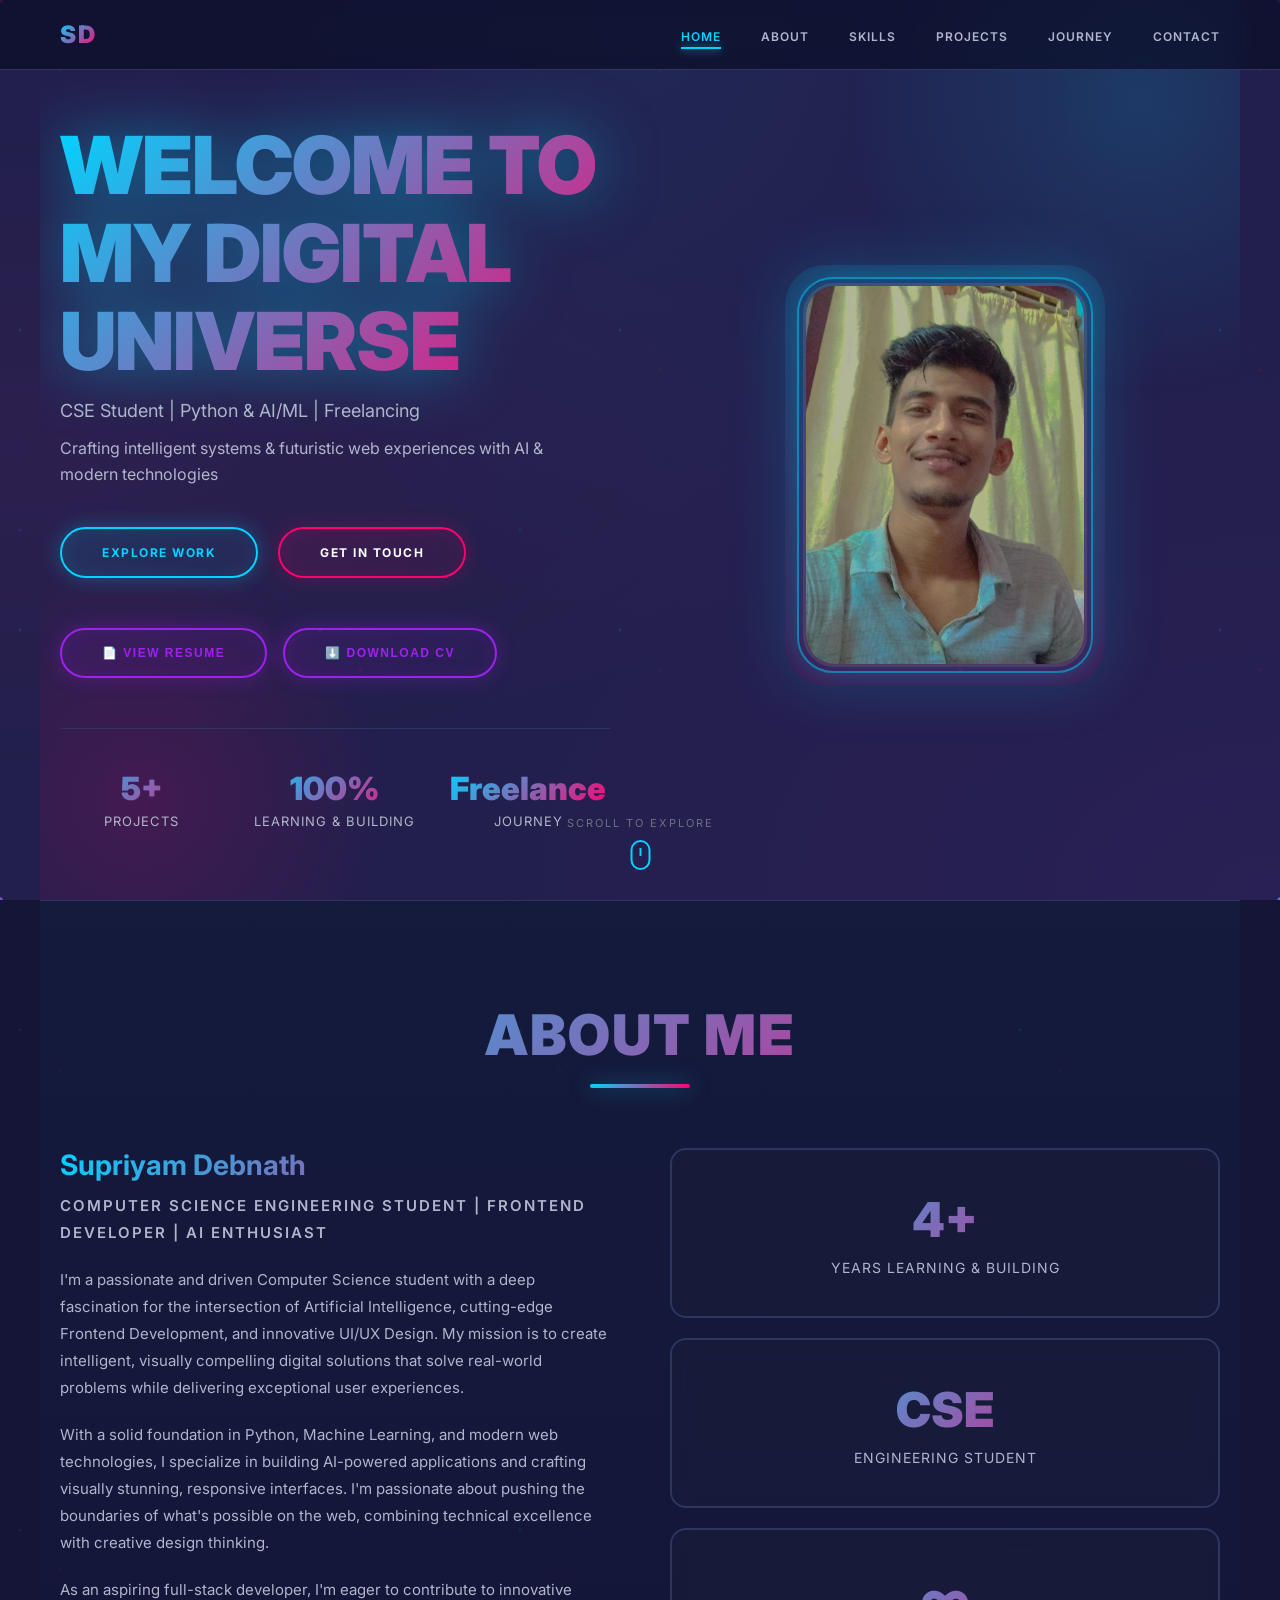
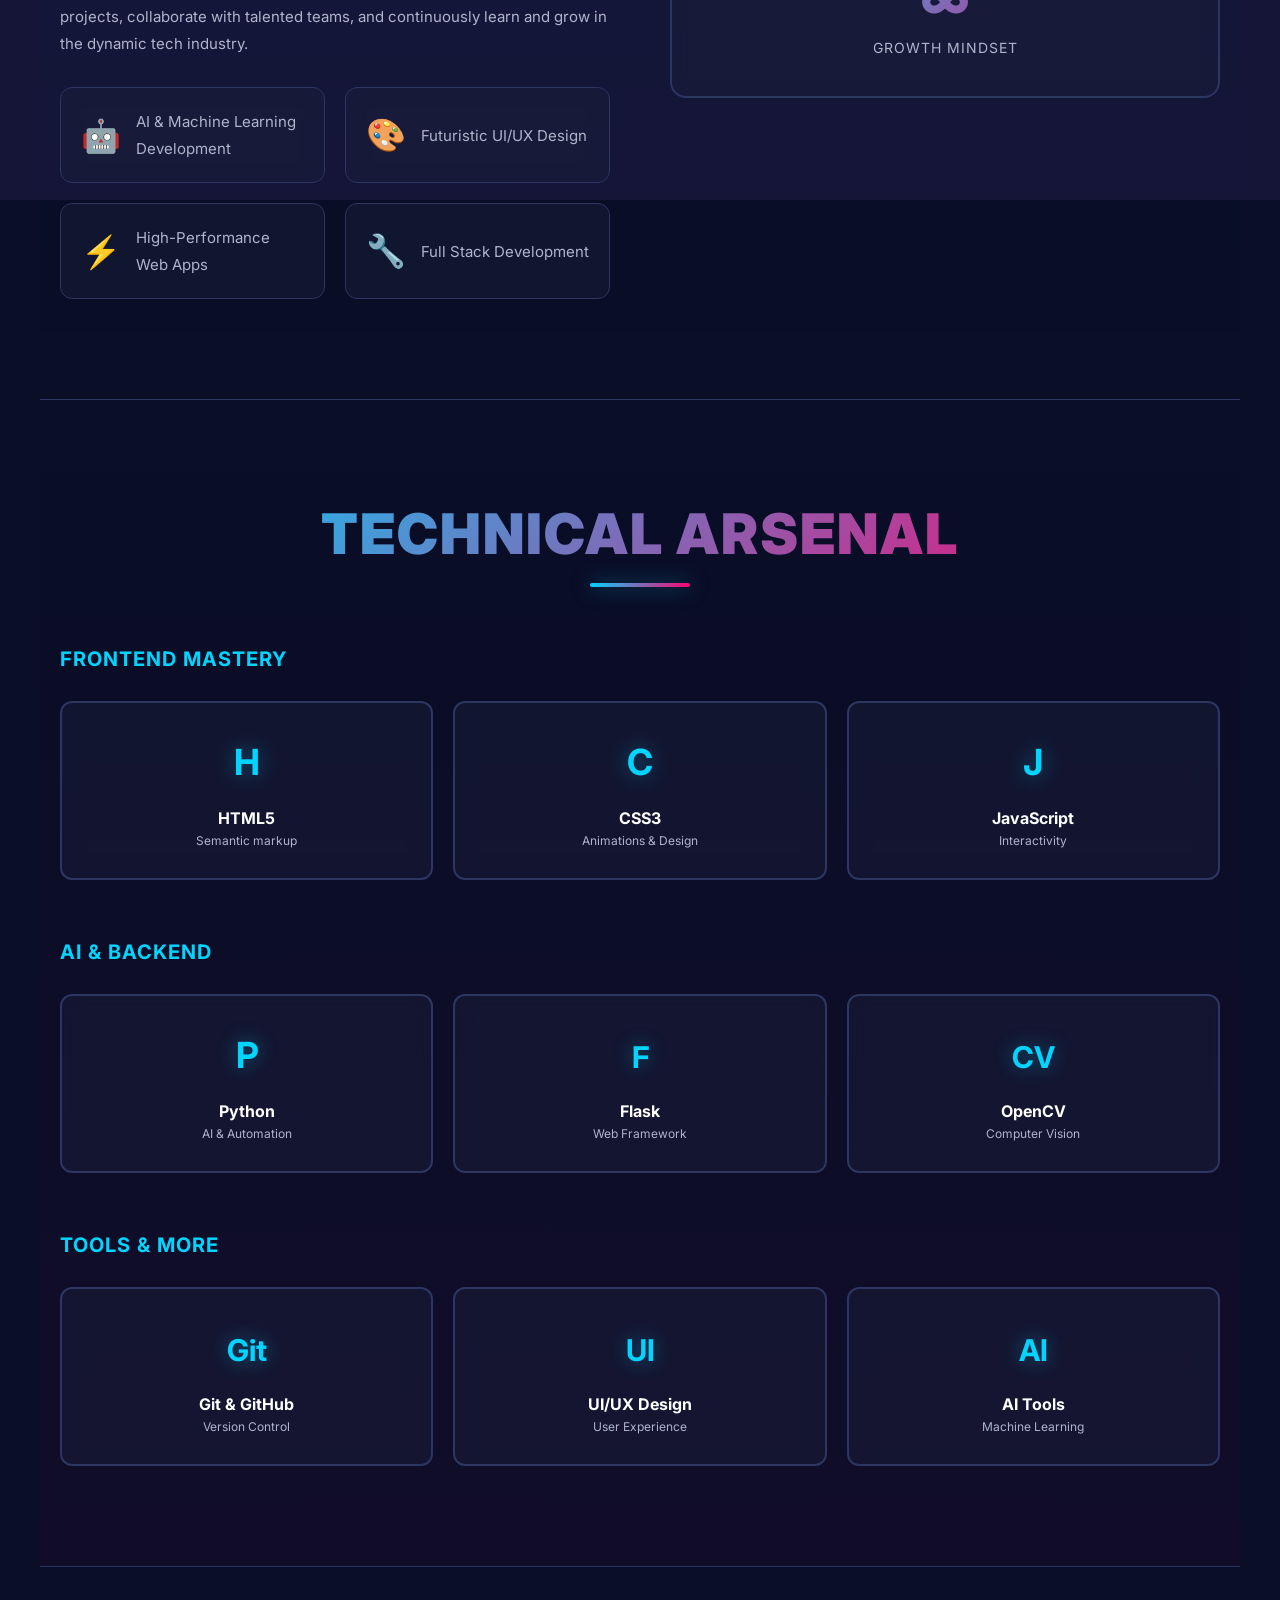
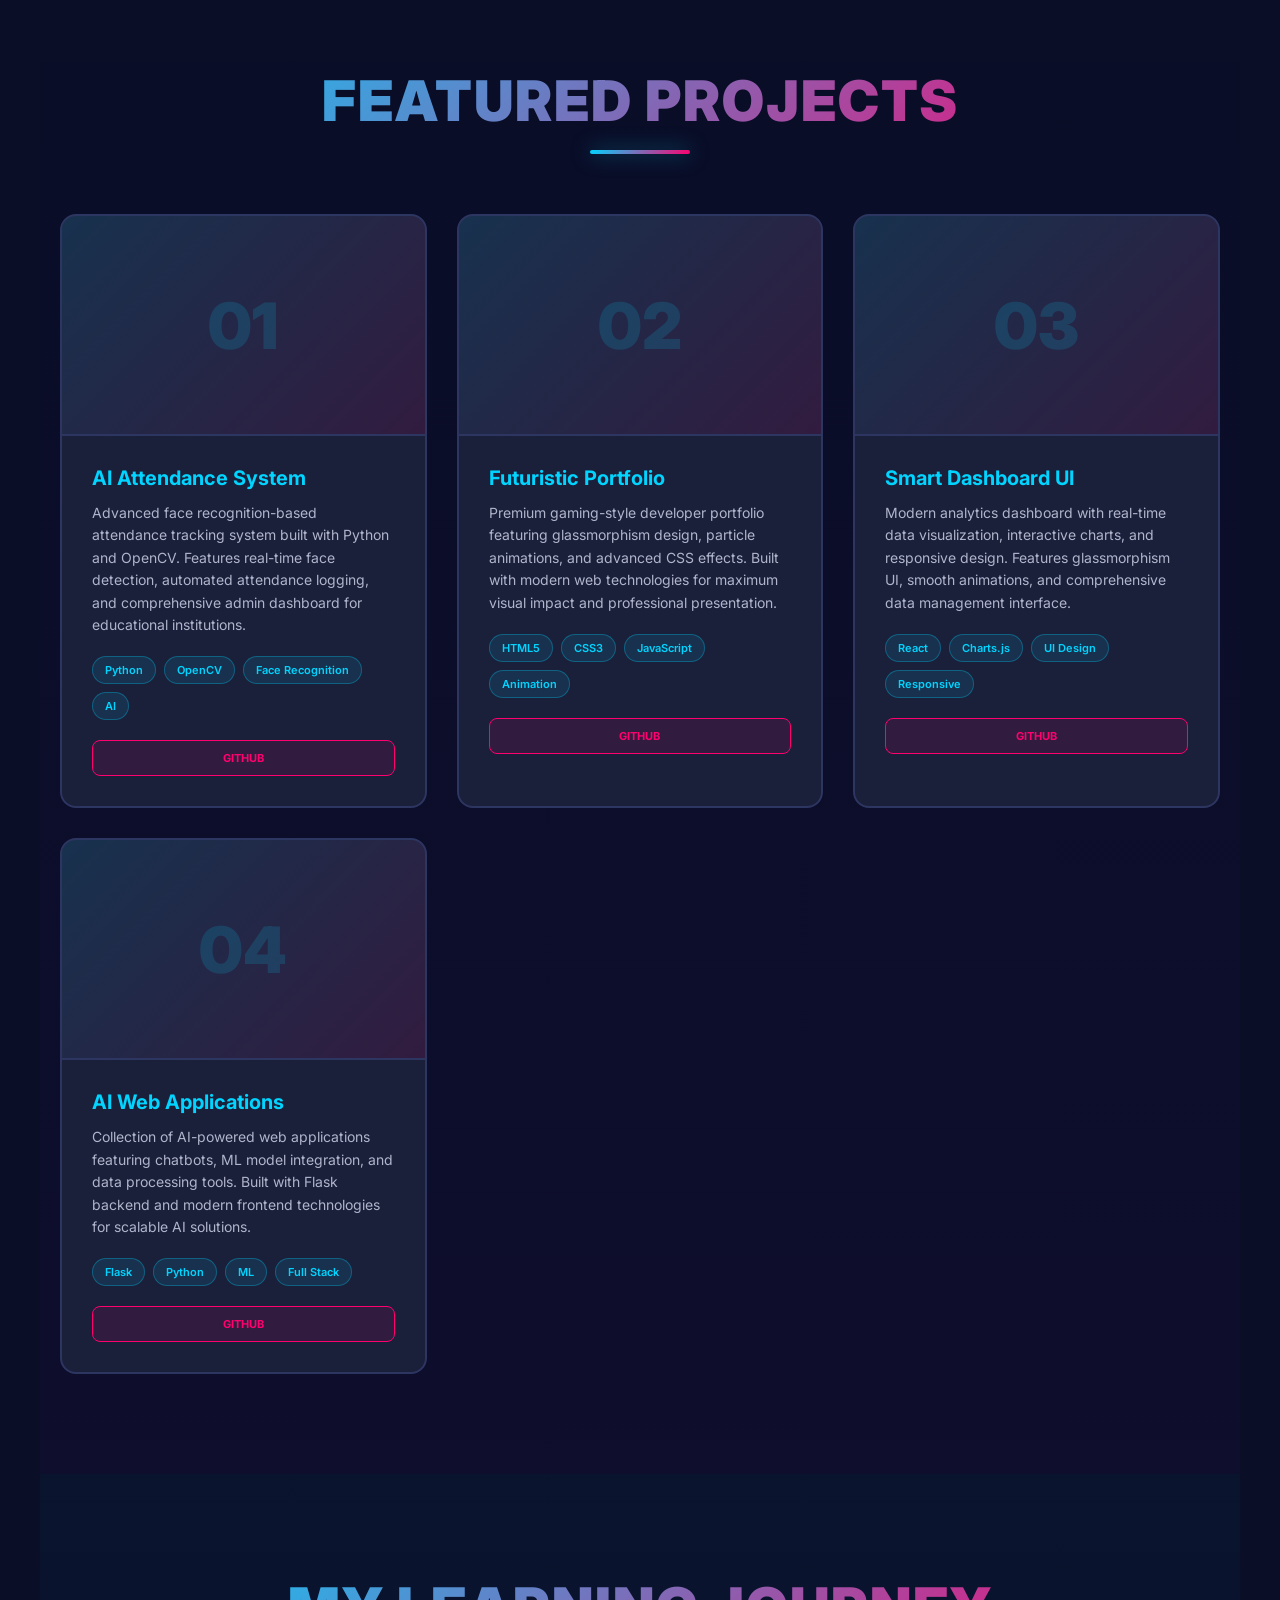
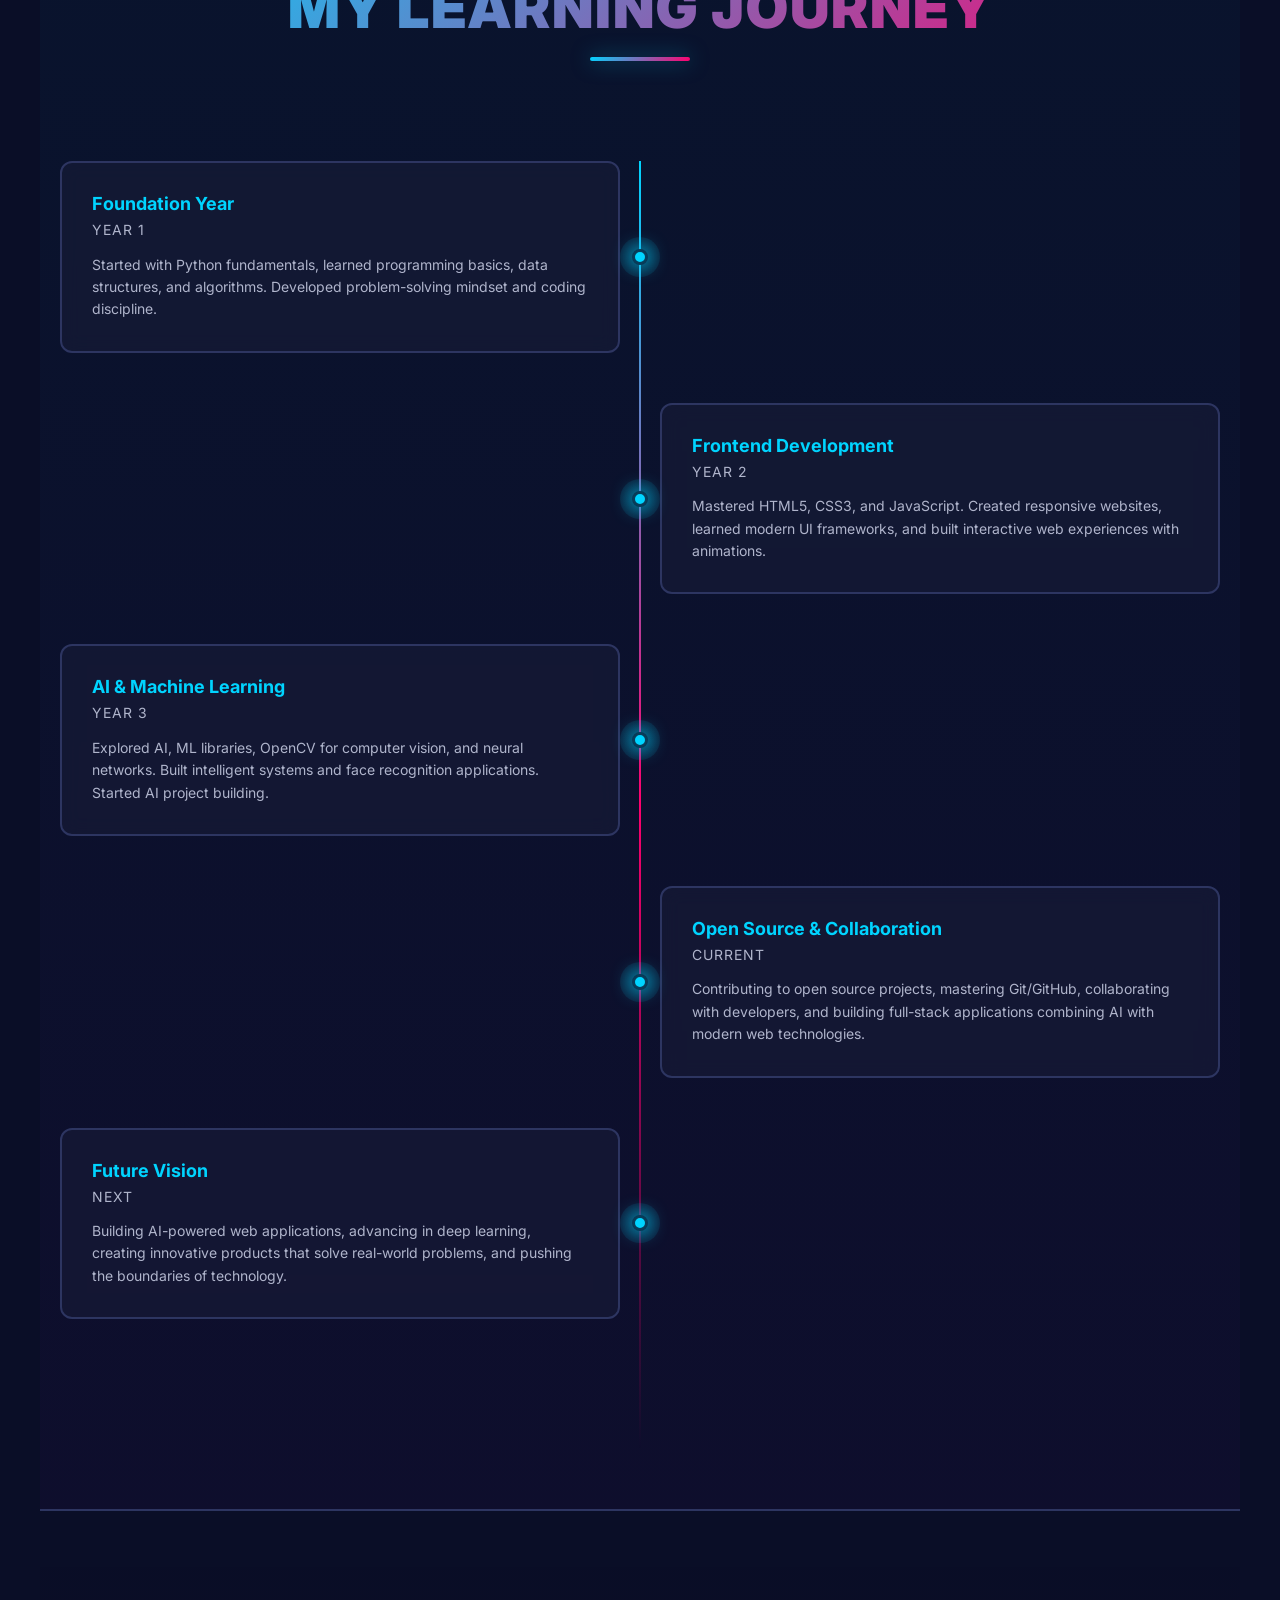
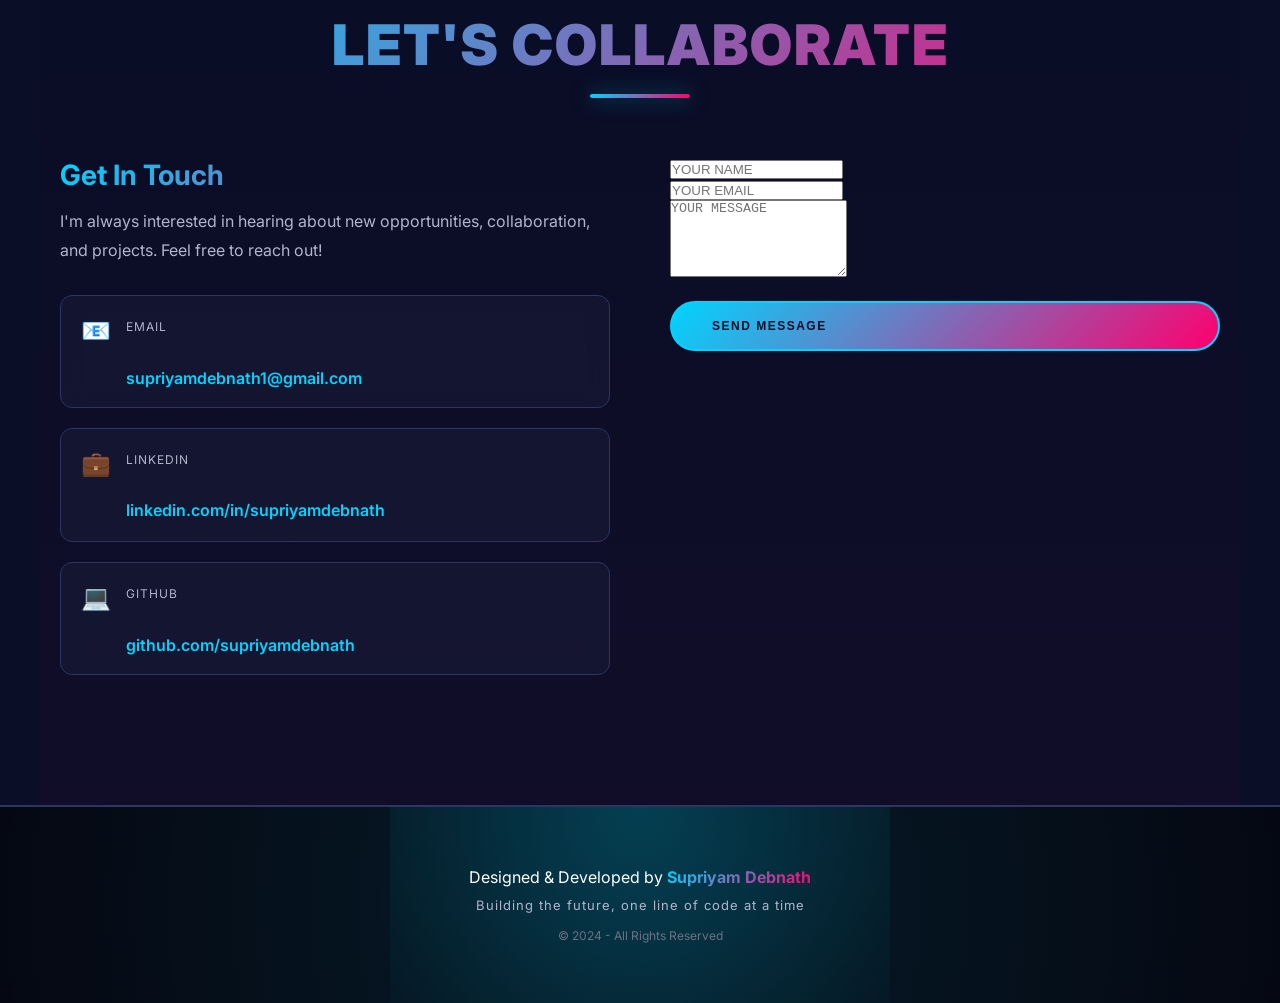
==== index.html @ d1915195 "Fixed PDF buttons" ====
<!DOCTYPE html>
<html lang="en">
<head>
    <meta charset="UTF-8">
    <meta name="viewport" content="width=device-width, initial-scale=1.0">
    <title>Supriyam Debnath - AI & Frontend Developer Portfolio</title>

    <!-- Google Fonts for Premium Typography -->
    <link href="https://fonts.googleapis.com/css2?family=Inter:wght@300;400;500;600;700;800;900&family=Space+Mono:wght@400;700&family=JetBrains+Mono:wght@400;600&display=swap" rel="stylesheet">

    <!-- Favicon (Optional) -->
    <link rel="shortcut icon" href="data:image/svg+xml,<svg xmlns='http://www.w3.org/2000/svg' viewBox='0 0 100 100'><text y='75' font-size='75' fill='%2300d4ff'>S</text></svg>">

    <link rel="stylesheet" href="css/styles.css">
</head>
<body>
    <!-- Loading Screen -->
    <div id="loading" class="loading-screen">
        <div class="loading-content">
            <div class="loading-cube">
                <div class="cube-face"></div>
                <div class="cube-face"></div>
                <div class="cube-face"></div>
            </div>
            <p class="loading-text">INITIALIZING PORTFOLIO</p>
            <div class="loading-bar">
                <div class="loading-progress"></div>
            </div>
        </div>
    </div>

    <!-- Scroll Progress Bar -->
    <div class="scroll-progress"></div>

    <!-- Particle Background -->
    <div class="particle-bg">
        <canvas id="particleCanvas"></canvas>
    </div>

    <!-- Floating Neon Particles -->
    <div class="floating-particles"></div>

    <!-- Cursor Glow -->
    <div class="cursor-glow"></div>

    <!-- Main Navigation -->
    <nav class="navbar">
        <div class="nav-container">
            <div class="nav-logo">
                <span class="logo-text">SD</span>
                <span class="logo-glow"></span>
            </div>

            <ul class="nav-menu">
                <li><a href="#home" class="nav-link">HOME</a></li>
                <li><a href="#about" class="nav-link">ABOUT</a></li>
                <li><a href="#skills" class="nav-link">SKILLS</a></li>
                <li><a href="#projects" class="nav-link">PROJECTS</a></li>
                <li><a href="#journey" class="nav-link">JOURNEY</a></li>
                <li><a href="#contact" class="nav-link">CONTACT</a></li>
            </ul>

            <div class="hamburger">
                <span></span>
                <span></span>
                <span></span>
            </div>
        </div>
    </nav>

    <!-- ========== HERO SECTION ========== -->
    <section id="home" class="hero">
        <div class="hero-content">
            <div class="hero-text">
                <h1 class="hero-title">
                    <span class="typed-text" id="typedText"></span>
                </h1>
                <p class="hero-desc">CSE Student | Python & AI/ML | Freelancing</p>
                <p class="hero-tagline">Crafting intelligent systems & futuristic web experiences with AI & modern technologies</p>

                <div class="hero-buttons">
                    <a href="#projects" class="btn btn-primary">
                        <span>EXPLORE WORK</span>
                        <div class="btn-glow"></div>
                    </a>
                    <a href="#contact" class="btn btn-secondary">
                        <span>GET IN TOUCH</span>
                        <div class="btn-glow"></div>
                    </a>
                </div>

                <div class="hero-resume-buttons">
                    <button class="btn btn-resume" onclick="viewResume()" title="View Resume in new tab">
                        <span>📄 VIEW RESUME</span>
                        <div class="btn-glow"></div>
                    </button>
                    <button class="btn btn-download" onclick="downloadResume()" title="Download CV as PDF">
                        <span>⬇️ DOWNLOAD CV</span>
                        <div class="btn-glow"></div>
                    </button>
                </div>

                <div class="hero-stats">
                    <div class="stat">
                        <p class="stat-number">5+</p>
                        <p class="stat-label">Projects</p>
                    </div>
                    <div class="stat">
                        <p class="stat-number">100%</p>
                        <p class="stat-label">Learning & Building</p>
                    </div>
                    <div class="stat">
                        <p class="stat-number">Freelance</p>
                        <p class="stat-label">Journey</p>
                    </div>
                </div>
            </div>

            <div class="hero-visual">
                <div class="profile-frame">
                    <img src="images/profile.jpg" alt="Portrait of Supriyam Debnath" class="profile-photo" onerror="this.style.display='none'; this.parentNode.querySelector('.profile-placeholder').style.display='flex';">
                    <div class="profile-placeholder">
                        <span>Add Professional Photo</span>
                    </div>
                    <div class="profile-ring"></div>
                </div>
            </div>
        </div>

        <div class="scroll-indicator">
            <span>SCROLL TO EXPLORE</span>
            <div class="mouse-wheel"></div>
        </div>
    </section>

    <!-- ========== ABOUT SECTION ========== -->
    <section id="about" class="about">
        <div class="section-header">
            <h2 class="section-title">ABOUT ME</h2>
            <div class="title-underline"></div>
        </div>

        <div class="about-container">
            <div class="about-text">
                <h3>Supriyam Debnath</h3>
                <p class="about-subtitle">
                    Computer Science Engineering Student | Frontend Developer | AI Enthusiast
                </p>
                <p>
                    I'm a passionate and driven Computer Science student with a deep fascination for the intersection of Artificial Intelligence,
                    cutting-edge Frontend Development, and innovative UI/UX Design. My mission is to create intelligent, visually compelling
                    digital solutions that solve real-world problems while delivering exceptional user experiences.
                </p>
                <p>
                    With a solid foundation in Python, Machine Learning, and modern web technologies, I specialize in building
                    AI-powered applications and crafting visually stunning, responsive interfaces. I'm passionate about pushing the boundaries
                    of what's possible on the web, combining technical excellence with creative design thinking.
                </p>
                <p>
                    As an aspiring full-stack developer, I'm eager to contribute to innovative projects, collaborate with talented teams,
                    and continuously learn and grow in the dynamic tech industry.
                </p>

                <div class="about-highlights">
                    <div class="highlight">
                        <span class="highlight-icon">🤖</span>
                        <p>AI & Machine Learning Development</p>
                    </div>
                    <div class="highlight">
                        <span class="highlight-icon">🎨</span>
                        <p>Futuristic UI/UX Design</p>
                    </div>
                    <div class="highlight">
                        <span class="highlight-icon">⚡</span>
                        <p>High-Performance Web Apps</p>
                    </div>
                    <div class="highlight">
                        <span class="highlight-icon">🔧</span>
                        <p>Full Stack Development</p>
                    </div>
                </div>
            </div>

            <div class="about-visual">
                <div class="about-card">
                    <div class="card-glow"></div>
                    <div class="card-content">
                        <p class="about-stat">4+</p>
                        <p class="about-stat-label">Years Learning & Building</p>
                    </div>
                </div>
                <div class="about-card">
                    <div class="card-glow"></div>
                    <div class="card-content">
                        <p class="about-stat">CSE</p>
                        <p class="about-stat-label">Engineering Student</p>
                    </div>
                </div>
                <div class="about-card">
                    <div class="card-glow"></div>
                    <div class="card-content">
                        <p class="about-stat">∞</p>
                        <p class="about-stat-label">Growth Mindset</p>
                    </div>
                </div>
            </div>
        </div>
    </section>

    <!-- ========== SKILLS SECTION ========== -->
    <section id="skills" class="skills">
        <div class="section-header">
            <h2 class="section-title">TECHNICAL ARSENAL</h2>
            <div class="title-underline"></div>
        </div>

        <div class="skills-container">
            <!-- Frontend Skills -->
            <div class="skill-category">
                <h3 class="category-title">Frontend Mastery</h3>
                <div class="skill-cards">
                    <div class="skill-card">
                        <div class="skill-icon">
                            <svg viewBox="0 0 100 100" xmlns="http://www.w3.org/2000/svg">
                                <text x="50" y="70" text-anchor="middle" font-size="60" fill="currentColor" font-weight="bold">H</text>
                            </svg>
                        </div>
                        <h4>HTML5</h4>
                        <p>Semantic markup</p>
                    </div>
                    <div class="skill-card">
                        <div class="skill-icon">
                            <svg viewBox="0 0 100 100" xmlns="http://www.w3.org/2000/svg">
                                <text x="50" y="70" text-anchor="middle" font-size="60" fill="currentColor" font-weight="bold">C</text>
                            </svg>
                        </div>
                        <h4>CSS3</h4>
                        <p>Animations & Design</p>
                    </div>
                    <div class="skill-card">
                        <div class="skill-icon">
                            <svg viewBox="0 0 100 100" xmlns="http://www.w3.org/2000/svg">
                                <text x="50" y="70" text-anchor="middle" font-size="60" fill="currentColor" font-weight="bold">J</text>
                            </svg>
                        </div>
                        <h4>JavaScript</h4>
                        <p>Interactivity</p>
                    </div>
                </div>
            </div>

            <!-- Backend & AI Skills -->
            <div class="skill-category">
                <h3 class="category-title">AI & Backend</h3>
                <div class="skill-cards">
                    <div class="skill-card">
                        <div class="skill-icon">
                            <svg viewBox="0 0 100 100" xmlns="http://www.w3.org/2000/svg">
                                <text x="50" y="70" text-anchor="middle" font-size="60" fill="currentColor" font-weight="bold">P</text>
                            </svg>
                        </div>
                        <h4>Python</h4>
                        <p>AI & Automation</p>
                    </div>
                    <div class="skill-card">
                        <div class="skill-icon">
                            <svg viewBox="0 0 100 100" xmlns="http://www.w3.org/2000/svg">
                                <text x="50" y="70" text-anchor="middle" font-size="50" fill="currentColor" font-weight="bold">F</text>
                            </svg>
                        </div>
                        <h4>Flask</h4>
                        <p>Web Framework</p>
                    </div>
                    <div class="skill-card">
                        <div class="skill-icon">
                            <svg viewBox="0 0 100 100" xmlns="http://www.w3.org/2000/svg">
                                <text x="50" y="70" text-anchor="middle" font-size="50" fill="currentColor" font-weight="bold">CV</text>
                            </svg>
                        </div>
                        <h4>OpenCV</h4>
                        <p>Computer Vision</p>
                    </div>
                </div>
            </div>

            <!-- Tools & Design -->
            <div class="skill-category">
                <h3 class="category-title">Tools & More</h3>
                <div class="skill-cards">
                    <div class="skill-card">
                        <div class="skill-icon">
                            <svg viewBox="0 0 100 100" xmlns="http://www.w3.org/2000/svg">
                                <text x="50" y="70" text-anchor="middle" font-size="50" fill="currentColor" font-weight="bold">Git</text>
                            </svg>
                        </div>
                        <h4>Git & GitHub</h4>
                        <p>Version Control</p>
                    </div>
                    <div class="skill-card">
                        <div class="skill-icon">
                            <svg viewBox="0 0 100 100" xmlns="http://www.w3.org/2000/svg">
                                <text x="50" y="70" text-anchor="middle" font-size="50" fill="currentColor" font-weight="bold">UI</text>
                            </svg>
                        </div>
                        <h4>UI/UX Design</h4>
                        <p>User Experience</p>
                    </div>
                    <div class="skill-card">
                        <div class="skill-icon">
                            <svg viewBox="0 0 100 100" xmlns="http://www.w3.org/2000/svg">
                                <text x="50" y="70" text-anchor="middle" font-size="50" fill="currentColor" font-weight="bold">AI</text>
                            </svg>
                        </div>
                        <h4>AI Tools</h4>
                        <p>Machine Learning</p>
                    </div>
                </div>
            </div>
        </div>
    </section>

    <!-- ========== PROJECTS SECTION ========== -->
    <section id="projects" class="projects">
        <div class="section-header">
            <h2 class="section-title">FEATURED PROJECTS</h2>
            <div class="title-underline"></div>
        </div>

        <div class="projects-grid">
            <!-- Project 1 -->
            <div class="project-card" onclick="window.location.href='project1.html'">
                <div class="project-image">
                    <div class="project-number">01</div>
                    <div class="project-overlay"></div>
                </div>
                <div class="project-content">
                    <h3>AI Attendance System</h3>
                    <p>Advanced face recognition-based attendance tracking system built with Python and OpenCV. Features real-time face detection, automated attendance logging, and comprehensive admin dashboard for educational institutions.</p>
                    <div class="project-tags">
                        <span class="tag">Python</span>
                        <span class="tag">OpenCV</span>
                        <span class="tag">Face Recognition</span>
                        <span class="tag">AI</span>
                    </div>
                    <div class="project-buttons">
                        <a href="https://github.com/supriyamdebnath/ai-attendance-system" class="project-btn github" target="_blank" onclick="event.stopPropagation()">GITHUB</a>
                    </div>
                </div>
            </div>

            <!-- Project 2 -->
            <div class="project-card" onclick="window.location.href='project2.html'">
                <div class="project-image">
                    <div class="project-number">02</div>
                    <div class="project-overlay"></div>
                </div>
                <div class="project-content">
                    <h3>Futuristic Portfolio</h3>
                    <p>Premium gaming-style developer portfolio featuring glassmorphism design, particle animations, and advanced CSS effects. Built with modern web technologies for maximum visual impact and professional presentation.</p>
                    <div class="project-tags">
                        <span class="tag">HTML5</span>
                        <span class="tag">CSS3</span>
                        <span class="tag">JavaScript</span>
                        <span class="tag">Animation</span>
                    </div>
                    <div class="project-buttons">
                        <a href="https://github.com/supriyamdebnath/portfolio" class="project-btn github" target="_blank" onclick="event.stopPropagation()">GITHUB</a>
                    </div>
                </div>
            </div>

            <!-- Project 3 -->
            <div class="project-card" onclick="window.location.href='project3.html'">
                <div class="project-image">
                    <div class="project-number">03</div>
                    <div class="project-overlay"></div>
                </div>
                <div class="project-content">
                    <h3>Smart Dashboard UI</h3>
                    <p>Modern analytics dashboard with real-time data visualization, interactive charts, and responsive design. Features glassmorphism UI, smooth animations, and comprehensive data management interface.</p>
                    <div class="project-tags">
                        <span class="tag">React</span>
                        <span class="tag">Charts.js</span>
                        <span class="tag">UI Design</span>
                        <span class="tag">Responsive</span>
                    </div>
                    <div class="project-buttons">
                        <a href="https://github.com/supriyamdebnath/smart-dashboard" class="project-btn github" target="_blank" onclick="event.stopPropagation()">GITHUB</a>
                    </div>
                </div>
            </div>

            <!-- Project 4 -->
            <div class="project-card" onclick="window.location.href='project4.html'">
                <div class="project-image">
                    <div class="project-number">04</div>
                    <div class="project-overlay"></div>
                </div>
                <div class="project-content">
                    <h3>AI Web Applications</h3>
                    <p>Collection of AI-powered web applications featuring chatbots, ML model integration, and data processing tools. Built with Flask backend and modern frontend technologies for scalable AI solutions.</p>
                    <div class="project-tags">
                        <span class="tag">Flask</span>
                        <span class="tag">Python</span>
                        <span class="tag">ML</span>
                        <span class="tag">Full Stack</span>
                    </div>
                    <div class="project-buttons">
                        <a href="https://github.com/supriyamdebnath/ai-web-apps" class="project-btn github" target="_blank" onclick="event.stopPropagation()">GITHUB</a>
                    </div>
                </div>
            </div>
        </div>
    </section>

    <!-- ========== LEARNING JOURNEY SECTION ========== -->
    <section id="journey" class="journey">
        <div class="section-header">
            <h2 class="section-title">MY LEARNING JOURNEY</h2>
            <div class="title-underline"></div>
        </div>

        <div class="timeline">
            <div class="timeline-item">
                <div class="timeline-marker">
                    <div class="marker-dot"></div>
                    <div class="marker-glow"></div>
                </div>
                <div class="timeline-content">
                    <h3>Foundation Year</h3>
                    <p class="timeline-date">Year 1</p>
                    <p>Started with Python fundamentals, learned programming basics, data structures, and algorithms. Developed problem-solving mindset and coding discipline.</p>
                </div>
            </div>

            <div class="timeline-item">
                <div class="timeline-marker">
                    <div class="marker-dot"></div>
                    <div class="marker-glow"></div>
                </div>
                <div class="timeline-content">
                    <h3>Frontend Development</h3>
                    <p class="timeline-date">Year 2</p>
                    <p>Mastered HTML5, CSS3, and JavaScript. Created responsive websites, learned modern UI frameworks, and built interactive web experiences with animations.</p>
                </div>
            </div>

            <div class="timeline-item">
                <div class="timeline-marker">
                    <div class="marker-dot"></div>
                    <div class="marker-glow"></div>
                </div>
                <div class="timeline-content">
                    <h3>AI & Machine Learning</h3>
                    <p class="timeline-date">Year 3</p>
                    <p>Explored AI, ML libraries, OpenCV for computer vision, and neural networks. Built intelligent systems and face recognition applications. Started AI project building.</p>
                </div>
            </div>

            <div class="timeline-item">
                <div class="timeline-marker">
                    <div class="marker-dot"></div>
                    <div class="marker-glow"></div>
                </div>
                <div class="timeline-content">
                    <h3>Open Source & Collaboration</h3>
                    <p class="timeline-date">Current</p>
                    <p>Contributing to open source projects, mastering Git/GitHub, collaborating with developers, and building full-stack applications combining AI with modern web technologies.</p>
                </div>
            </div>

            <div class="timeline-item">
                <div class="timeline-marker">
                    <div class="marker-dot"></div>
                    <div class="marker-glow"></div>
                </div>
                <div class="timeline-content">
                    <h3>Future Vision</h3>
                    <p class="timeline-date">Next</p>
                    <p>Building AI-powered web applications, advancing in deep learning, creating innovative products that solve real-world problems, and pushing the boundaries of technology.</p>
                </div>
            </div>
        </div>
    </section>

    <!-- ========== CONTACT SECTION ========== -->
    <section id="contact" class="contact">
        <div class="section-header">
            <h2 class="section-title">LET'S COLLABORATE</h2>
            <div class="title-underline"></div>
        </div>

        <div class="contact-container">
            <div class="contact-info">
                <h3>Get In Touch</h3>
                <p>I'm always interested in hearing about new opportunities, collaboration, and projects. Feel free to reach out!</p>

                <div class="contact-methods">
                    <div class="contact-method">
                        <span class="method-icon">📧</span>
                        <div>
                            <p class="method-label">Email</p>
                            <a href="mailto:supriyamdebnath1@gmail.com">supriyamdebnath1@gmail.com</a>
                        </div>
                    </div>
                    <div class="contact-method">
                        <span class="method-icon">💼</span>
                        <div>
                            <p class="method-label">LinkedIn</p>
                            <a href="https://linkedin.com/in/supriyamdebnath" target="_blank">linkedin.com/in/supriyamdebnath</a>
                        </div>
                    </div>
                    <div class="contact-method">
                        <span class="method-icon">💻</span>
                        <div>
                            <p class="method-label">GitHub</p>
                            <a href="https://github.com/supriyamdebnath" target="_blank">github.com/supriyamdebnath</a>
                        </div>
                    </div>
                </div>

            </form>
        </div>
            <form class="contact-form" id="contactForm" action="https://formsubmit.co/supriyamdebnath1@gmail.com" method="POST">
                <input type="hidden" name="_captcha" value="false">
                <input type="hidden" name="_next" value="https://supriyamdebnath.github.io/my-portfolio/#contact">
                <input type="hidden" name="_subject" value="New Contact Form Submission">
                <div class="form-group">
                    <input type="text" id="name" name="name" placeholder="YOUR NAME" required>
                    <span class="form-focus"></span>
                </div>
                <div class="form-group">
                    <input type="email" id="email" name="email" placeholder="YOUR EMAIL" required>
                    <span class="form-focus"></span>
                </div>
                <div class="form-group">
                    <textarea id="message" name="message" placeholder="YOUR MESSAGE" rows="5" required></textarea>
                    <span class="form-focus"></span>
                </div>
                <button type="submit" class="btn btn-submit">
                    <span>SEND MESSAGE</span>
                    <div class="btn-glow"></div>
                </button>
                <p class="form-message" id="formMessage"></p>
            </form>
        </div>
    </section>

    <!-- ========== FOOTER ========== -->
    <footer class="footer">
        <div class="footer-content">
            <p class="footer-text">
                Designed & Developed by <span class="gradient-text">Supriyam Debnath</span>
            </p>
            <p class="footer-subtitle">Building the future, one line of code at a time</p>
            <p class="footer-year">© 2024 - All Rights Reserved</p>
        </div>
        <div class="footer-glow"></div>
    </footer>

    <!-- Project Details Modal -->
    <div id="projectModal" class="project-modal">
        <div class="modal-content">
            <button class="modal-close" onclick="closeProjectModal()">&times;</button>
            <div class="modal-header">
                <h2 id="modalTitle">Project Title</h2>
                <div class="modal-tags" id="modalTags"></div>
            </div>
            <div class="modal-body">
                <div class="modal-section">
                    <h3>Overview</h3>
                    <p id="modalOverview"></p>
                </div>
                <div class="modal-section">
                    <h3>Key Features</h3>
                    <ul id="modalFeatures"></ul>
                </div>
                <div class="modal-section">
                    <h3>Technologies</h3>
                    <p id="modalTech"></p>
                </div>
                <div class="modal-section">
                    <h3>Future Enhancements</h3>
                    <ul id="modalFuture"></ul>
                </div>
            </div>
            <div class="modal-footer">
                <a href="#" id="demoBtn" class="project-btn" target="_blank">LIVE DEMO</a>
                <a href="#" id="githubBtn" class="project-btn github" target="_blank">VIEW ON GITHUB</a>
            </div>
        </div>
    </div>

    <!-- Floating Music Notes (Easter Egg) -->
    <div class="easter-egg" id="easterEgg">
        <span class="note">♪</span>
        <span class="note">♫</span>
        <span class="note">♪</span>
    </div>

    <script src="js/script.js"></script>
</body>
</html>
---- css/styles.css ----
/* ========== VARIABLES & ROOT ========== */
:root {
    /* Primary Colors - Cyberpunk Neon */
    --primary: #00d4ff;
    --secondary: #ff006e;
    --accent: #a020f0;
    --success: #00ff88;

    /* Dark Backgrounds */
    --bg-dark: #0a0e27;
    --bg-darker: #050812;
    --bg-card: #1a1f3a;
    --bg-glass: rgba(26, 31, 58, 0.5);

    /* Text Colors */
    --text-primary: #ffffff;
    --text-secondary: #b0b5cc;
    --text-muted: #6b7280;

    /* Borders & Effects */
    --border-color: #2d3561;
    --glow-color: rgba(0, 212, 255, 0.5);

    /* Gradients */
    --gradient-primary: linear-gradient(135deg, var(--primary), var(--secondary));
    --gradient-secondary: linear-gradient(135deg, var(--accent), var(--secondary));
}

/* ========== GLOBAL STYLES ========== */
* {
    margin: 0;
    padding: 0;
    box-sizing: border-box;
}

html {
    scroll-behavior: smooth;
}

body {
    font-family: 'Inter', sans-serif;
    background: var(--bg-dark);
    color: var(--text-primary);
    overflow-x: hidden;
    position: relative;
}

body::before {
    content: '';
    position: fixed;
    top: 0;
    left: 0;
    width: 100%;
    height: 100%;
    background: radial-gradient(ellipse at 50% 0%, rgba(0, 212, 255, 0.05) 0%, transparent 50%),
                radial-gradient(ellipse at 0% 50%, rgba(255, 0, 110, 0.05) 0%, transparent 50%),
                radial-gradient(ellipse at 100% 100%, rgba(160, 32, 240, 0.05) 0%, transparent 50%);
    pointer-events: none;
    z-index: -1;
    animation: bgShift 15s ease infinite;
}

@keyframes bgShift {
    0%, 100% { background-position: 0% 0%; }
    50% { background-position: 100% 100%; }
}

/* ========== LOADING SCREEN ========== */
.loading-screen {
    position: fixed;
    top: 0;
    left: 0;
    width: 100%;
    height: 100%;
    background: var(--bg-dark);
    display: flex;
    align-items: center;
    justify-content: center;
    z-index: 9999;
    animation: fadeOut 0.8s ease forwards;
    animation-delay: 2s;
}

.loading-screen.hidden {
    display: none;
}

.loading-content {
    text-align: center;
}

.loading-cube {
    width: 60px;
    height: 60px;
    margin: 0 auto 40px;
    position: relative;
    transform-style: preserve-3d;
    animation: rotateCube 3s linear infinite;
}

.cube-face {
    position: absolute;
    width: 60px;
    height: 60px;
    background: linear-gradient(135deg, var(--primary), var(--secondary));
    border: 2px solid var(--primary);
    opacity: 0.3;
}

.cube-face:nth-child(1) { transform: rotateY(0deg) translateZ(30px); }
.cube-face:nth-child(2) { transform: rotateY(90deg) translateZ(30px); }
.cube-face:nth-child(3) { transform: rotateY(180deg) translateZ(30px); }

@keyframes rotateCube {
    from { transform: rotateX(0deg) rotateY(0deg); }
    to { transform: rotateX(360deg) rotateY(360deg); }
}

.loading-text {
    font-size: 18px;
    color: var(--primary);
    letter-spacing: 3px;
    margin-bottom: 20px;
    font-weight: 700;
    animation: pulse 2s ease-in-out infinite;
}

.loading-bar {
    width: 200px;
    height: 2px;
    background: var(--border-color);
    margin: 0 auto;
    overflow: hidden;
    border-radius: 1px;
    position: relative;
}

.loading-progress {
    height: 100%;
    background: var(--gradient-primary);
    width: 0%;
    animation: loadProgress 2s ease-in-out forwards;
    box-shadow: 0 0 20px var(--primary);
}

@keyframes loadProgress {
    0% { width: 0%; }
    100% { width: 100%; }
}

@keyframes fadeOut {
    0% { opacity: 1; visibility: visible; }
    100% { opacity: 0; visibility: hidden; }
}

/* ========== SCROLL PROGRESS BAR ========== */
.scroll-progress {
    position: fixed;
    top: 0;
    left: 0;
    height: 3px;
    background: linear-gradient(90deg, var(--primary), var(--secondary), var(--accent));
    width: 0%;
    z-index: 9998;
    box-shadow: 0 0 20px var(--primary);
}

/* ========== PARTICLE BACKGROUND ========== */
.particle-bg {
    position: fixed;
    top: 0;
    left: 0;
    width: 100%;
    height: 100%;
    z-index: -2;
}

#particleCanvas {
    display: block;
    width: 100%;
    height: 100%;
}

.floating-particles {
    position: fixed;
    top: 0;
    left: 0;
    width: 100%;
    height: 100%;
    z-index: -1;
    pointer-events: none;
}

.floating-particles::before,
.floating-particles::after {
    content: '';
    position: absolute;
    background-image:
        radial-gradient(2px 2px at 20px 30px, var(--primary), rgba(0, 212, 255, 0.2)),
        radial-gradient(2px 2px at 60px 70px, var(--secondary), rgba(255, 0, 110, 0.2)),
        radial-gradient(1px 1px at 50px 50px, var(--accent), rgba(160, 32, 240, 0.2));
    background-repeat: repeat;
    background-size: 200px 200px;
    animation: floatParticles 20s ease-in-out infinite;
}

.floating-particles::before {
    width: 100%;
    height: 100%;
    background-size: 300px 300px;
    opacity: 0.3;
}

.floating-particles::after {
    width: 200%;
    height: 200%;
    background-size: 500px 500px;
    opacity: 0.2;
    animation: floatParticles 30s ease-in-out infinite reverse;
}

@keyframes floatParticles {
    0%, 100% { transform: translate(0, 0); }
    25% { transform: translate(50px, -50px); }
    50% { transform: translate(-50px, 50px); }
    75% { transform: translate(30px, 30px); }
}

/* ========== CURSOR GLOW ========== */
.cursor-glow {
    position: fixed;
    width: 40px;
    height: 40px;
    border: 2px solid var(--primary);
    border-radius: 50%;
    pointer-events: none;
    z-index: 9997;
    mix-blend-mode: screen;
    transform: translate(-50%, -50%) scale(0.9);
    box-shadow: 0 0 20px var(--primary), inset 0 0 20px rgba(0, 212, 255, 0.3);
    opacity: 0;
    transition: opacity 0.25s ease, transform 0.25s ease;
    will-change: opacity, transform, left, top;
}

.cursor-glow.active {
    opacity: 0.8;
    transform: translate(-50%, -50%) scale(1.12);
}

/* ========== NAVBAR ========== */
.navbar {
    position: fixed;
    top: 0;
    width: 100%;
    padding: 20px 0;
    z-index: 1000;
    backdrop-filter: blur(10px);
    background: rgba(10, 14, 39, 0.7);
    border-bottom: 1px solid var(--border-color);
    animation: slideDown 0.6s ease;
}

.navbar.scrolled {
    background: rgba(10, 14, 39, 0.9);
    box-shadow: 0 10px 40px rgba(0, 212, 255, 0.1);
}

@keyframes slideDown {
    from {
        opacity: 0;
        transform: translateY(-50px);
    }
    to {
        opacity: 1;
        transform: translateY(0);
    }
}

.nav-container {
    max-width: 1200px;
    margin: 0 auto;
    padding: 0 20px;
    display: flex;
    justify-content: space-between;
    align-items: center;
}

.nav-logo {
    font-size: 24px;
    font-weight: 900;
    letter-spacing: 2px;
    position: relative;
}

.logo-text {
    background: var(--gradient-primary);
    -webkit-background-clip: text;
    -webkit-text-fill-color: transparent;
    background-clip: text;
}

.logo-glow {
    position: absolute;
    inset: -10px;
    background: radial-gradient(circle, var(--primary), transparent);
    opacity: 0;
    z-index: -1;
    animation: logoPulse 2s ease-in-out infinite;
}

@keyframes logoPulse {
    0%, 100% { opacity: 0; }
    50% { opacity: 0.5; }
}

.nav-menu {
    display: flex;
    list-style: none;
    gap: 40px;
}

.nav-link {
    font-size: 12px;
    font-weight: 600;
    letter-spacing: 1px;
    color: var(--text-secondary);
    text-decoration: none;
    position: relative;
    transition: color 0.3s ease;
    text-transform: uppercase;
}

.nav-link::after {
    content: '';
    position: absolute;
    bottom: -5px;
    left: 0;
    width: 0;
    height: 2px;
    background: var(--primary);
    transition: width 0.3s ease;
    box-shadow: 0 0 10px var(--primary);
}

.nav-link:hover,
.nav-link.active {
    color: var(--primary);
}

.nav-link:hover::after,
.nav-link.active::after {
    width: 100%;
}

.hamburger {
    display: none;
    flex-direction: column;
    gap: 6px;
    cursor: pointer;
}

.hamburger span {
    width: 25px;
    height: 2px;
    background: var(--primary);
    border-radius: 2px;
    transition: all 0.3s ease;
}

/* ========== HERO SECTION ========== */
.hero {
    min-height: 100vh;
    display: flex;
    flex-direction: column;
    align-items: center;
    justify-content: center;
    padding: 100px 20px 50px;
    position: relative;
    overflow: hidden;
}

.hero::before {
    content: '';
    position: absolute;
    width: 600px;
    height: 600px;
    background: radial-gradient(circle, rgba(0, 212, 255, 0.15) 0%, transparent 70%);
    top: -200px;
    right: -200px;
    z-index: -1;
    animation: float 8s ease-in-out infinite;
}

.hero::after {
    content: '';
    position: absolute;
    width: 500px;
    height: 500px;
    background: radial-gradient(circle, rgba(255, 0, 110, 0.15) 0%, transparent 70%);
    bottom: -150px;
    left: -150px;
    z-index: -1;
    animation: float 10s ease-in-out infinite reverse;
}

@keyframes float {
    0%, 100% { transform: translateY(0px); }
    50% { transform: translateY(50px); }
}

.hero-content {
    display: grid;
    grid-template-columns: 1fr 1fr;
    gap: 60px;
    align-items: center;
    width: 100%;
    max-width: 1200px;
    z-index: 10;
}

.hero-text {
    animation: fadeInUp 1s ease;
}

@keyframes fadeInUp {
    from {
        opacity: 0;
        transform: translateY(40px);
    }
    to {
        opacity: 1;
        transform: translateY(0);
    }
}

.hero-subtitle {
    font-size: 14px;
    letter-spacing: 2px;
    color: var(--primary);
    margin-bottom: 15px;
    font-weight: 600;
    text-transform: uppercase;
    animation: slideInLeft 0.8s ease;
}

.hero-title {
    font-size: clamp(48px, 8vw, 80px);
    font-weight: 900;
    line-height: 1.1;
    margin-bottom: 15px;
    letter-spacing: -1px;
    background: var(--gradient-primary);
    -webkit-background-clip: text;
    -webkit-text-fill-color: transparent;
    background-clip: text;
    filter: drop-shadow(0 0 30px rgba(0, 212, 255, 0.5));
    animation: slideInUp 0.9s ease;
}

@keyframes slideInLeft {
    from { opacity: 0; transform: translateX(-40px); }
    to { opacity: 1; transform: translateX(0); }
}

@keyframes slideInUp {
    from { opacity: 0; transform: translateY(40px); }
    to { opacity: 1; transform: translateY(0); }
}

.hero-desc {
    font-size: 18px;
    color: var(--text-secondary);
    margin-bottom: 15px;
    animation: fadeInUp 1.1s ease;
}

.gradient-text {
    background: var(--gradient-primary);
    -webkit-background-clip: text;
    -webkit-text-fill-color: transparent;
    background-clip: text;
    font-weight: 700;
}

.hero-tagline {
    font-size: 16px;
    color: var(--text-secondary);
    max-width: 500px;
    margin-bottom: 40px;
    line-height: 1.6;
    animation: fadeInUp 1.2s ease;
}

.hero-buttons {
    display: flex;
    gap: 20px;
    margin-bottom: 50px;
    flex-wrap: wrap;
    animation: fadeInUp 1.3s ease;
}

/* ========== BUTTONS ========== */
.btn {
    padding: 16px 40px;
    font-size: 12px;
    font-weight: 700;
    letter-spacing: 1.5px;
    border: 2px solid;
    border-radius: 50px;
    cursor: pointer;
    text-decoration: none;
    text-transform: uppercase;
    position: relative;
    overflow: hidden;
    transition: all 0.3s ease;
    display: inline-flex;
    align-items: center;
    gap: 10px;
}

.btn::before {
    content: '';
    position: absolute;
    inset: 0;
    background: radial-gradient(circle at center, rgba(255, 255, 255, 0.2), transparent);
    opacity: 0;
    transition: opacity 0.3s ease;
}

.btn:hover::before {
    opacity: 1;
}

.btn-glow {
    position: absolute;
    inset: -2px;
    background: linear-gradient(90deg, var(--primary), var(--secondary), var(--primary));
    border-radius: 50px;
    opacity: 0;
    z-index: -1;
    transition: opacity 0.3s ease;
    filter: blur(20px);
}

.btn:hover .btn-glow {
    opacity: 0.8;
}

.btn-primary {
    border-color: var(--primary);
    color: var(--primary);
    background: linear-gradient(135deg, rgba(0, 212, 255, 0.1), rgba(0, 212, 255, 0.05));
    box-shadow: inset 0 0 20px rgba(0, 212, 255, 0.1), 0 0 20px rgba(0, 212, 255, 0.3);
}

.btn-primary:hover {
    border-color: var(--primary);
    box-shadow: inset 0 0 20px rgba(0, 212, 255, 0.2), 0 0 40px rgba(0, 212, 255, 0.6);
    transform: translateY(-2px);
}

.btn-secondary {
    border-color: var(--secondary);
    color: var(--text-primary);
    background: linear-gradient(135deg, rgba(255, 0, 110, 0.1), rgba(255, 0, 110, 0.05));
    box-shadow: inset 0 0 20px rgba(255, 0, 110, 0.1), 0 0 20px rgba(255, 0, 110, 0.2);
}

.btn-secondary:hover {
    border-color: var(--secondary);
    box-shadow: inset 0 0 20px rgba(255, 0, 110, 0.2), 0 0 40px rgba(255, 0, 110, 0.5);
    transform: translateY(-2px);
}

.btn-submit {
    width: 100%;
    background: var(--gradient-primary);
    border-color: var(--primary);
    color: var(--bg-dark);
    font-weight: 800;
    margin-top: 20px;
}

.btn-submit:hover {
    box-shadow: 0 0 40px rgba(0, 212, 255, 0.6), inset 0 0 20px rgba(255, 255, 255, 0.2);
}

/* ========== RESUME BUTTONS ========== */
.hero-resume-buttons {
    display: flex;
    gap: 16px;
    margin-top: 30px;
    animation: fadeInUp 1.5s ease;
}

.btn-resume, .btn-download {
    border-color: var(--accent);
    color: var(--accent);
    background: linear-gradient(135deg, rgba(160, 32, 240, 0.1), rgba(160, 32, 240, 0.05));
    box-shadow: inset 0 0 20px rgba(160, 32, 240, 0.1), 0 0 20px rgba(160, 32, 240, 0.3);
    position: relative;
    overflow: hidden;
    transition: all 0.3s ease;
}

.btn-resume::before, .btn-download::before {
    content: '';
    position: absolute;
    inset: 0;
    background: linear-gradient(90deg, transparent, rgba(160, 32, 240, 0.3), transparent);
    animation: shine 3s infinite;
}

@keyframes shine {
    0% { transform: translateX(-100%); }
    100% { transform: translateX(100%); }
}

.btn-resume:hover, .btn-download:hover {
    border-color: var(--accent);
    box-shadow: inset 0 0 30px rgba(160, 32, 240, 0.3), 0 0 60px rgba(160, 32, 240, 0.8);
    transform: translateY(-3px);
    background: linear-gradient(135deg, rgba(160, 32, 240, 0.2), rgba(160, 32, 240, 0.1));
}

.btn-resume:active, .btn-download:active {
    transform: translateY(-1px);
}

/* ========== PROJECT MODAL ========== */
.project-modal {
    display: none;
    position: fixed;
    top: 0;
    left: 0;
    width: 100%;
    height: 100%;
    background: rgba(5, 8, 18, 0.95);
    backdrop-filter: blur(8px);
    z-index: 9000;
    align-items: center;
    justify-content: center;
    animation: fadeIn 0.3s ease;
    overflow-y: auto;
    padding: 20px;
}

.project-modal.active {
    display: flex;
}

@keyframes fadeIn {
    from { opacity: 0; }
    to { opacity: 1; }
}

.modal-content {
    background: linear-gradient(135deg, rgba(26, 31, 58, 0.9), rgba(26, 31, 58, 0.95));
    border: 2px solid rgba(0, 212, 255, 0.3);
    border-radius: 20px;
    padding: 40px;
    max-width: 800px;
    width: 100%;
    position: relative;
    box-shadow: 0 0 60px rgba(0, 212, 255, 0.2), inset 0 0 40px rgba(0, 212, 255, 0.05);
    animation: slideUp 0.4s ease;
}

@keyframes slideUp {
    from {
        opacity: 0;
        transform: translateY(40px);
    }
    to {
        opacity: 1;
        transform: translateY(0);
    }
}

.modal-close {
    position: absolute;
    top: 20px;
    right: 20px;
    background: none;
    border: none;
    color: var(--primary);
    font-size: 32px;
    cursor: pointer;
    transition: all 0.3s ease;
    width: 40px;
    height: 40px;
    display: flex;
    align-items: center;
    justify-content: center;
    border-radius: 50%;
}

.modal-close:hover {
    color: var(--secondary);
    background: rgba(255, 0, 110, 0.1);
    transform: rotate(90deg);
}

.modal-header {
    margin-bottom: 40px;
    border-bottom: 2px solid rgba(0, 212, 255, 0.2);
    padding-bottom: 20px;
}

.modal-header h2 {
    font-size: 32px;
    background: var(--gradient-primary);
    -webkit-background-clip: text;
    -webkit-text-fill-color: transparent;
    background-clip: text;
    margin-bottom: 15px;
}

.modal-tags {
    display: flex;
    gap: 10px;
    flex-wrap: wrap;
}

.modal-tags .tag {
    background: rgba(0, 212, 255, 0.15);
    border: 1px solid rgba(0, 212, 255, 0.3);
    color: var(--primary);
    padding: 6px 14px;
    border-radius: 20px;
    font-size: 12px;
    letter-spacing: 0.5px;
}

.modal-body {
    margin-bottom: 30px;
}

.modal-section {
    margin-bottom: 30px;
}

.modal-section h3 {
    color: var(--primary);
    margin-bottom: 12px;
    font-size: 18px;
    letter-spacing: 1px;
}

.modal-section p {
    color: var(--text-secondary);
    line-height: 1.8;
    margin-bottom: 10px;
}

.modal-section ul {
    list-style: none;
    padding-left: 0;
}

.modal-section li {
    color: var(--text-secondary);
    margin-bottom: 10px;
    padding-left: 25px;
    position: relative;
    line-height: 1.6;
}

.modal-section li:before {
    content: '▹';
    position: absolute;
    left: 0;
    color: var(--primary);
    font-weight: bold;
}

.modal-footer {
    display: flex;
    gap: 15px;
    flex-wrap: wrap;
}

.modal-footer .project-btn {
    flex: 1;
    min-width: 150px;
    text-align: center;
    padding: 12px 24px;
}

/* ========== HERO STATS ========== */
.hero-stats {
    display: grid;
    grid-template-columns: repeat(3, 1fr);
    gap: 30px;
    margin-top: 50px;
    padding-top: 40px;
    border-top: 1px solid var(--border-color);
    animation: fadeInUp 1.4s ease;
}

.stat {
    text-align: center;
}

.stat-number {
    font-size: 32px;
    font-weight: 900;
    background: var(--gradient-primary);
    -webkit-background-clip: text;
    -webkit-text-fill-color: transparent;
    background-clip: text;
    margin-bottom: 5px;
}

.stat-label {
    font-size: 13px;
    color: var(--text-secondary);
    letter-spacing: 1px;
    text-transform: uppercase;
}

/* ========== HERO VISUAL ========== */
.hero-visual {
    display: flex;
    align-items: center;
    justify-content: center;
    animation: fadeInRight 1.2s ease;
}

.profile-frame {
    position: relative;
    width: 320px;
    height: 420px;
    border-radius: 40px;
    padding: 18px;
    background: linear-gradient(180deg, rgba(0, 212, 255, 0.15), rgba(255, 0, 110, 0.1));
    box-shadow: 0 0 60px rgba(0, 212, 255, 0.18);
    display: flex;
    align-items: center;
    justify-content: center;
    overflow: hidden;
}

.profile-photo {
    width: 100%;
    height: 100%;
    object-fit: cover;
    border-radius: 32px;
    border: 3px solid rgba(255, 255, 255, 0.12);
    box-shadow: 0 0 40px rgba(0, 212, 255, 0.18);
    display: block;
}

.profile-placeholder {
    position: absolute;
    inset: 18px;
    border-radius: 32px;
    display: none;
    align-items: center;
    justify-content: center;
    text-align: center;
    padding: 24px;
    background: rgba(10, 14, 39, 0.95);
    border: 2px dashed rgba(0, 212, 255, 0.35);
    color: rgba(255, 255, 255, 0.75);
    font-size: 18px;
    letter-spacing: 0.8px;
    font-weight: 700;
}

.profile-ring {
    position: absolute;
    inset: 12px;
    border: 2px solid rgba(0, 212, 255, 0.5);
    border-radius: 36px;
    box-shadow: 0 0 30px rgba(0, 212, 255, 0.2);
    pointer-events: none;
}

@keyframes fadeInRight {
    from { opacity: 0; transform: translateX(40px); }
    to { opacity: 1; transform: translateX(0); }
}

.neon-box {
    width: 300px;
    height: 300px;
    border: 2px solid var(--primary);
    border-radius: 20px;
    background: linear-gradient(135deg, rgba(0, 212, 255, 0.05), rgba(0, 212, 255, 0.02));
    backdrop-filter: blur(10px);
    display: flex;
    align-items: center;
    justify-content: center;
    position: relative;
    overflow: hidden;
    box-shadow: inset 0 0 40px rgba(0, 212, 255, 0.1), 0 0 40px rgba(0, 212, 255, 0.2);
}

.neon-box::before {
    content: '';
    position: absolute;
    inset: 0;
    background: linear-gradient(135deg, transparent, rgba(0, 212, 255, 0.1), transparent);
    animation: shimmer 3s infinite;
}

@keyframes shimmer {
    0% { transform: translateX(-100%) translateY(-100%); }
    100% { transform: translateX(100%) translateY(100%); }
}

.box-inner {
    position: relative;
    z-index: 2;
}

.hero-icon {
    width: 200px;
    height: 200px;
    color: var(--primary);
    filter: drop-shadow(0 0 20px rgba(0, 212, 255, 0.5));
    animation: float 4s ease-in-out infinite;
}

/* ========== SCROLL INDICATOR ========== */
.scroll-indicator {
    position: absolute;
    bottom: 30px;
    left: 50%;
    transform: translateX(-50%);
    display: flex;
    flex-direction: column;
    align-items: center;
    gap: 10px;
    animation: bounce 2s infinite;
    transition: opacity 0.4s ease, visibility 0.4s ease;
    visibility: visible;
    opacity: 1;
}

.scroll-indicator.hidden {
    opacity: 0;
    visibility: hidden;
    animation: none;
}

.scroll-indicator span {
    font-size: 11px;
    letter-spacing: 2px;
    color: var(--text-muted);
    text-transform: uppercase;
}

.mouse-wheel {
    width: 20px;
    height: 30px;
    border: 2px solid var(--primary);
    border-radius: 10px;
    position: relative;
}

.mouse-wheel::after {
    content: '';
    position: absolute;
    width: 2px;
    height: 8px;
    background: var(--primary);
    left: 50%;
    top: 6px;
    transform: translateX(-50%);
    animation: scrollDown 1.5s ease-in-out infinite;
}

@keyframes scrollDown {
    0% { opacity: 1; transform: translateX(-50%) translateY(0); }
    100% { opacity: 0; transform: translateX(-50%) translateY(12px); }
}

@keyframes bounce {
    0%, 100% { transform: translateX(-50%) translateY(0); }
    50% { transform: translateX(-50%) translateY(15px); }
}

/* ========== SECTIONS ========== */
section {
    padding: 100px 20px;
    position: relative;
    max-width: 1200px;
    margin: 0 auto;
    width: 100%;
}

.section-header {
    text-align: center;
    margin-bottom: 60px;
    animation: slideInDown 0.8s ease;
}

.section-title {
    font-size: clamp(36px, 6vw, 56px);
    font-weight: 900;
    letter-spacing: 2px;
    margin-bottom: 15px;
    background: var(--gradient-primary);
    -webkit-background-clip: text;
    -webkit-text-fill-color: transparent;
    background-clip: text;
    text-transform: uppercase;
}

.title-underline {
    width: 100px;
    height: 4px;
    background: var(--gradient-primary);
    margin: 0 auto;
    border-radius: 2px;
    box-shadow: 0 0 20px rgba(0, 212, 255, 0.5);
}

/* ========== ABOUT SECTION ========== */
.about {
    background: linear-gradient(180deg, rgba(0, 212, 255, 0.03) 0%, transparent 100%);
    border-top: 1px solid var(--border-color);
    border-bottom: 1px solid var(--border-color);
}

.about-container {
    display: grid;
    grid-template-columns: 1fr 1fr;
    gap: 60px;
    align-items: start;
}

.about-text h3 {
    font-size: 28px;
    margin-bottom: 10px;
    background: var(--gradient-primary);
    -webkit-background-clip: text;
    -webkit-text-fill-color: transparent;
    background-clip: text;
}

.about-subtitle {
    color: var(--primary);
    font-size: 13px;
    letter-spacing: 2px;
    text-transform: uppercase;
    margin-bottom: 25px;
    font-weight: 600;
}

.about-text p {
    color: var(--text-secondary);
    line-height: 1.8;
    margin-bottom: 20px;
    font-size: 15px;
}

.about-highlights {
    display: grid;
    grid-template-columns: 1fr 1fr;
    gap: 20px;
    margin-top: 30px;
}

.highlight {
    background: var(--bg-glass);
    border: 1px solid var(--border-color);
    padding: 20px;
    border-radius: 12px;
    display: flex;
    align-items: center;
    gap: 15px;
    transition: all 0.3s ease;
    backdrop-filter: blur(10px);
}

.highlight:hover {
    border-color: var(--primary);
    background: linear-gradient(135deg, rgba(0, 212, 255, 0.1), rgba(0, 212, 255, 0.05));
    box-shadow: 0 0 30px rgba(0, 212, 255, 0.2);
}

.highlight-icon {
    font-size: 32px;
}

.highlight p {
    margin-bottom: 0;
    color: var(--text-secondary);
}

.about-visual {
    display: grid;
    grid-template-columns: 1fr;
    gap: 20px;
}

.about-card {
    background: var(--bg-glass);
    border: 2px solid var(--border-color);
    padding: 40px;
    border-radius: 16px;
    text-align: center;
    position: relative;
    overflow: hidden;
    backdrop-filter: blur(10px);
    transition: all 0.3s ease;
    animation: fadeIn 0.8s ease;
}

.about-card:hover {
    border-color: var(--primary);
    box-shadow: 0 0 40px rgba(0, 212, 255, 0.3);
    transform: translateY(-10px);
}

.card-glow {
    position: absolute;
    inset: 0;
    background: radial-gradient(circle at center, rgba(0, 212, 255, 0.1), transparent);
    opacity: 0;
    transition: opacity 0.3s ease;
    pointer-events: none;
}

.about-card:hover .card-glow {
    opacity: 1;
}

.card-content {
    position: relative;
    z-index: 2;
}

.about-stat {
    font-size: 48px;
    font-weight: 900;
    background: var(--gradient-primary);
    -webkit-background-clip: text;
    -webkit-text-fill-color: transparent;
    background-clip: text;
    margin-bottom: 10px;
}

.about-stat-label {
    color: var(--text-secondary);
    font-size: 14px;
    letter-spacing: 1px;
    text-transform: uppercase;
}

@keyframes fadeIn {
    from { opacity: 0; transform: translateY(20px); }
    to { opacity: 1; transform: translateY(0); }
}

/* ========== SKILLS SECTION ========== */
.skills {
    background: linear-gradient(180deg, transparent 0%, rgba(255, 0, 110, 0.03) 100%);
}

.skills-container {
    display: grid;
    gap: 60px;
}

.skill-category {
    animation: fadeInUp 0.8s ease;
}

.category-title {
    font-size: 20px;
    font-weight: 700;
    color: var(--primary);
    margin-bottom: 30px;
    letter-spacing: 1px;
    text-transform: uppercase;
}

.skill-cards {
    display: grid;
    grid-template-columns: repeat(auto-fit, minmax(150px, 1fr));
    gap: 20px;
}

.skill-card {
    background: var(--bg-glass);
    border: 2px solid var(--border-color);
    padding: 30px 20px;
    border-radius: 12px;
    text-align: center;
    transition: all 0.3s ease;
    backdrop-filter: blur(10px);
    position: relative;
    overflow: hidden;
}

.skill-card::before {
    content: '';
    position: absolute;
    inset: 0;
    background: linear-gradient(135deg, rgba(0, 212, 255, 0.2), transparent);
    opacity: 0;
    transition: opacity 0.3s ease;
}

.skill-card:hover {
    border-color: var(--primary);
    background: linear-gradient(135deg, rgba(0, 212, 255, 0.1), rgba(0, 212, 255, 0.05));
    transform: translateY(-10px);
    box-shadow: 0 0 30px rgba(0, 212, 255, 0.3);
}

.skill-card:hover::before {
    opacity: 1;
}

.skill-icon {
    width: 60px;
    height: 60px;
    margin: 0 auto 15px;
    color: var(--primary);
    position: relative;
    z-index: 2;
}

.skill-icon svg {
    width: 100%;
    height: 100%;
    filter: drop-shadow(0 0 10px rgba(0, 212, 255, 0.4));
}

.skill-card h4 {
    font-size: 16px;
    font-weight: 700;
    color: var(--text-primary);
    margin-bottom: 5px;
    position: relative;
    z-index: 2;
}

.skill-card p {
    font-size: 12px;
    color: var(--text-secondary);
    position: relative;
    z-index: 2;
}

/* ========== PROJECTS SECTION ========== */
.projects {
    background: linear-gradient(180deg, transparent 0%, rgba(160, 32, 240, 0.03) 100%);
    border-top: 1px solid var(--border-color);
}

.projects-grid {
    display: grid;
    grid-template-columns: repeat(auto-fit, minmax(320px, 1fr));
    gap: 30px;
}

.project-card {
    background: var(--bg-card);
    border: 2px solid var(--border-color);
    border-radius: 16px;
    overflow: hidden;
    transition: all 0.4s ease;
    animation: fadeInUp 0.8s ease;
    position: relative;
    backdrop-filter: blur(10px);
}

.project-card:hover {
    border-color: var(--primary);
    transform: translateY(-15px);
    box-shadow: 0 20px 60px rgba(0, 212, 255, 0.2);
}

.project-image {
    position: relative;
    width: 100%;
    height: 220px;
    background: linear-gradient(135deg, rgba(0, 212, 255, 0.1), rgba(255, 0, 110, 0.1));
    display: flex;
    align-items: center;
    justify-content: center;
    overflow: hidden;
    border-bottom: 2px solid var(--border-color);
}

.project-number {
    font-size: 64px;
    font-weight: 900;
    color: rgba(0, 212, 255, 0.15);
    z-index: 1;
}

.project-overlay {
    position: absolute;
    inset: 0;
    background: linear-gradient(135deg, rgba(0, 212, 255, 0.2), rgba(255, 0, 110, 0.2));
    opacity: 0;
    transition: opacity 0.3s ease;
}

.project-card:hover .project-overlay {
    opacity: 1;
}

.project-content {
    padding: 30px;
    position: relative;
    z-index: 2;
}

.project-content h3 {
    font-size: 20px;
    font-weight: 700;
    color: var(--primary);
    margin-bottom: 12px;
    transition: color 0.3s ease;
}

.project-card:hover .project-content h3 {
    color: var(--secondary);
}

.project-content p {
    color: var(--text-secondary);
    font-size: 14px;
    line-height: 1.6;
    margin-bottom: 20px;
}

.project-tags {
    display: flex;
    flex-wrap: wrap;
    gap: 8px;
    margin-bottom: 20px;
}

.tag {
    background: rgba(0, 212, 255, 0.1);
    border: 1px solid rgba(0, 212, 255, 0.3);
    color: var(--primary);
    padding: 6px 12px;
    border-radius: 20px;
    font-size: 11px;
    font-weight: 600;
    transition: all 0.3s ease;
}

.tag:hover {
    border-color: var(--primary);
    background: rgba(0, 212, 255, 0.2);
    box-shadow: 0 0 10px rgba(0, 212, 255, 0.3);
}

.project-buttons {
    display: flex;
    gap: 10px;
}

.project-btn {
    flex: 1;
    padding: 10px 16px;
    border: 1px solid var(--primary);
    background: rgba(0, 212, 255, 0.1);
    color: var(--primary);
    border-radius: 8px;
    font-size: 11px;
    font-weight: 700;
    text-align: center;
    text-decoration: none;
    transition: all 0.3s ease;
    cursor: pointer;
}

.project-btn:hover {
    background: var(--primary);
    color: var(--bg-dark);
    box-shadow: 0 0 20px rgba(0, 212, 255, 0.5);
}

.project-btn.github {
    border-color: var(--secondary);
    background: rgba(255, 0, 110, 0.1);
    color: var(--secondary);
}

.project-btn.github:hover {
    background: var(--secondary);
    color: var(--text-primary);
    box-shadow: 0 0 20px rgba(255, 0, 110, 0.5);
}

/* ========== JOURNEY SECTION ========== */
.journey {
    background: linear-gradient(180deg, rgba(0, 212, 255, 0.03) 0%, rgba(160, 32, 240, 0.03) 100%);
    border-bottom: 1px solid var(--border-color);
}

.timeline {
    position: relative;
    padding: 40px 0;
}

.timeline::before {
    content: '';
    position: absolute;
    left: 50%;
    transform: translateX(-50%);
    width: 2px;
    height: 100%;
    background: linear-gradient(180deg, var(--primary), var(--secondary), transparent);
    z-index: 0;
}

.timeline-item {
    margin-bottom: 50px;
    display: grid;
    grid-template-columns: 1fr 1fr;
    gap: 40px;
    align-items: center;
    position: relative;
    z-index: 1;
    animation: fadeInUp 0.8s ease;
}

.timeline-item:nth-child(odd) .timeline-content {
    grid-column: 1;
}

.timeline-item:nth-child(even) {
    grid-template-columns: 1fr 1fr;
}

.timeline-item:nth-child(even) .timeline-content {
    grid-column: 2;
}

.timeline-marker {
    position: absolute;
    left: 50%;
    transform: translateX(-50%);
    display: flex;
    align-items: center;
    justify-content: center;
    z-index: 2;
}

.marker-dot {
    width: 16px;
    height: 16px;
    background: var(--primary);
    border-radius: 50%;
    border: 3px solid var(--bg-dark);
    box-shadow: 0 0 20px var(--primary);
}

.marker-glow {
    position: absolute;
    width: 40px;
    height: 40px;
    background: radial-gradient(circle, var(--primary), transparent);
    border-radius: 50%;
    opacity: 0.3;
    animation: pulse 2s ease-in-out infinite;
}

@keyframes pulse {
    0%, 100% { transform: scale(1); opacity: 0.3; }
    50% { transform: scale(1.5); opacity: 0; }
}

.timeline-content {
    background: var(--bg-glass);
    border: 2px solid var(--border-color);
    padding: 30px;
    border-radius: 12px;
    backdrop-filter: blur(10px);
    transition: all 0.3s ease;
}

.timeline-content:hover {
    border-color: var(--primary);
    box-shadow: 0 0 30px rgba(0, 212, 255, 0.2);
}

.timeline-content h3 {
    font-size: 18px;
    font-weight: 700;
    color: var(--primary);
    margin-bottom: 5px;
}

.timeline-date {
    font-size: 12px;
    color: var(--text-muted);
    letter-spacing: 1px;
    text-transform: uppercase;
    margin-bottom: 12px;
}

.timeline-content p {
    color: var(--text-secondary);
    font-size: 14px;
    line-height: 1.6;
}

@media (max-width: 768px) {
    .timeline::before {
        left: 0;
    }

    .timeline-item {
        grid-template-columns: 1fr;
        margin-left: 40px;
    }

    .timeline-item .timeline-content,
    .timeline-item:nth-child(even) .timeline-content {
        grid-column: 1;
    }

    .timeline-marker {
        left: 0;
        transform: translateX(-50%);
    }
}

/* ========== CONTACT SECTION ========== */
.contact {
    background: linear-gradient(180deg, transparent 0%, rgba(255, 0, 110, 0.03) 100%);
    border-top: 1px solid var(--border-color);
}

.contact-container {
    display: grid;
    grid-template-columns: 1fr 1fr;
    gap: 60px;
    align-items: start;
}

.contact-info h3 {
    font-size: 28px;
    margin-bottom: 15px;
    background: var(--gradient-primary);
    -webkit-background-clip: text;
    -webkit-text-fill-color: transparent;
    background-clip: text;
}

.contact-info p {
    color: var(--text-secondary);
    line-height: 1.8;
    margin-bottom: 30px;
}

.contact-methods {
    display: grid;
    grid-template-columns: 1fr;
    gap: 20px;
    margin-bottom: 30px;
}

.contact-method {
    display: flex;
    align-items: flex-start;
    gap: 15px;
    padding: 20px;
    background: var(--bg-glass);
    border: 1px solid var(--border-color);
    border-radius: 12px;
    transition: all 0.3s ease;
    backdrop-filter: blur(10px);
}

.contact-method:hover {
    border-color: var(--primary);
    background: linear-gradient(135deg, rgba(0, 212, 255, 0.1), rgba(0, 212, 255, 0.05));
}

.method-icon {
    font-size: 24px;
}

.method-label {
    font-size: 12px;
    color: var(--text-muted);
    text-transform: uppercase;
    letter-spacing: 1px;
    margin-bottom: 5px;
}

.contact-method a {
    color: var(--primary);
    text-decoration: none;
    transition: color 0.3s ease;
    font-weight: 600;
}

.contact-method a:hover {
    color: var(--secondary);
}

.social-links {
    display: flex;
    gap: 15px;
    flex-wrap: wrap;
}

.social-link {
    padding: 10px 20px;
    border: 2px solid var(--border-color);
    color: var(--text-secondary);
    text-decoration: none;
    border-radius: 25px;
    font-size: 12px;
    font-weight: 600;
    transition: all 0.3s ease;
}

.social-link:hover {
    border-color: var(--primary);
    color: var(--primary);
    box-shadow: 0 0 20px rgba(0, 212, 255, 0.4);
}


.form-focus {
    position: absolute;
    bottom: 0;
    left: 0;
    width: 0;
    height: 2px;
    background: var(--gradient-primary);
    transition: width 0.3s ease;
}

.form-group input:focus ~ .form-focus,
.form-group textarea:focus ~ .form-focus {
    width: 100%;
}

.form-message {
    text-align: center;
    min-height: 20px;
    font-size: 14px;
    margin-top: 10px;
    border-radius: 8px;
    padding: 10px;
    display: none;
}

.form-message.show {
    display: block;
}

.form-message.success {
    color: var(--success);
    background: rgba(0, 255, 136, 0.1);
    border: 1px solid var(--success);
}

.form-message.error {
    color: #ff4444;
    background: rgba(255, 68, 68, 0.1);
    border: 1px solid #ff4444;
}

/* ========== FOOTER ========== */
.footer {
    background: var(--bg-darker);
    border-top: 2px solid var(--border-color);
    padding: 60px 20px;
    text-align: center;
    position: relative;
    overflow: hidden;
}

.footer::before {
    content: '';
    position: absolute;
    inset: 0;
    background: radial-gradient(circle at center, rgba(0, 212, 255, 0.1), transparent);
    animation: glow 3s ease-in-out infinite;
}

@keyframes glow {
    0%, 100% { opacity: 0.5; }
    50% { opacity: 1; }
}

.footer-content {
    position: relative;
    z-index: 2;
}

.footer-text {
    font-size: 16px;
    margin-bottom: 10px;
}

.footer-subtitle {
    font-size: 13px;
    color: var(--text-secondary);
    margin-bottom: 15px;
    letter-spacing: 1px;
}

.footer-year {
    font-size: 12px;
    color: var(--text-muted);
    margin-top: 10px;
}

.footer-glow {
    position: absolute;
    bottom: -50px;
    left: 50%;
    transform: translateX(-50%);
    width: 500px;
    height: 500px;
    background: radial-gradient(circle, rgba(0, 212, 255, 0.2), transparent);
    pointer-events: none;
    animation: float 8s ease-in-out infinite;
}

/* ========== EASTER EGG ========== */
.easter-egg {
    position: fixed;
    top: 50%;
    left: 50%;
    transform: translate(-50%, -50%);
    pointer-events: none;
    z-index: -1;
    opacity: 0;
}

.note {
    display: inline-block;
    font-size: 32px;
    color: var(--primary);
    margin: 0 10px;
    filter: drop-shadow(0 0 10px rgba(0, 212, 255, 0.6));
}

.easter-egg.active {
    animation: noteFloat 2s ease-out forwards;
    opacity: 1;
}

@keyframes noteFloat {
    0% {
        opacity: 1;
        transform: translate(-50%, -50%);
    }
    100% {
        opacity: 0;
        transform: translate(-50%, -200%);
    }
}

/* ========== RESPONSIVE DESIGN ========== */
@media (max-width: 768px) {
    .nav-menu {
        position: absolute;
        top: 70px;
        left: 0;
        width: 100%;
        background: rgba(10, 14, 39, 0.98);
        backdrop-filter: blur(10px);
        flex-direction: column;
        gap: 0;
        padding: 20px 0;
        max-height: 0;
        overflow: hidden;
        transition: max-height 0.3s ease;
        list-style: none;
    }

    .nav-menu.active {
        max-height: 500px;
    }

    .nav-link {
        padding: 15px 20px;
        border-bottom: 1px solid var(--border-color);
    }

    .hamburger {
        display: flex;
    }

    .hero-content {
        grid-template-columns: 1fr;
        gap: 40px;
    }

    .hero-visual {
        order: -1;
    }

    .profile-frame {
        width: 100%;
        max-width: 320px;
        height: auto;
        padding: 14px;
    }

    .profile-photo {
        border-radius: 28px;
    }

    .neon-box {
        width: 250px;
        height: 250px;
    }

    .hero-stats {
        grid-template-columns: 1fr;
        gap: 20px;
        padding-top: 30px;
        border-top: 1px solid var(--border-color);
    }

    .about-container {
        grid-template-columns: 1fr;
        gap: 40px;
    }

    .about-highlights {
        grid-template-columns: 1fr;
    }

    .contact-container {
        grid-template-columns: 1fr;
        gap: 40px;
    }

    .hero-buttons {
        flex-direction: column;
    }

    .hero-resume-buttons {
        flex-direction: column;
        gap: 12px;
    }

    .btn {
        width: 100%;
        justify-content: center;
    }

    section {
        padding: 60px 20px;
    }

    .hero {
        padding: 80px 20px 40px;
    }
}

@media (max-width: 480px) {
    .hero-title {
        font-size: 36px;
    }

    .hero-subtitle {
        font-size: 12px;
    }

    .hero-desc {
        font-size: 14px;
    }

    .section-title {
        font-size: 28px;
    }

    .stat-number {
        font-size: 24px;
    }

    .skill-cards {
        grid-template-columns: repeat(2, 1fr);
    }

    .projects-grid {
        grid-template-columns: 1fr;
    }

    .timeline::before {
        left: 0;
    }

    .timeline-item {
        margin-left: 30px;
    }

    .timeline-marker {
        left: 0;
    }

    section {
        padding: 40px 15px;
    }

    .nav-menu {
        top: 65px;
    }

    .modal-content {
        padding: 25px;
        margin: 20px;
        max-width: 100%;
    }

    .modal-header h2 {
        font-size: 24px;
    }

    .modal-section h3 {
        font-size: 16px;
    }

    .modal-footer {
        flex-direction: column;
        gap: 10px;
    }

    .modal-footer .project-btn {
        width: 100%;
    }
}
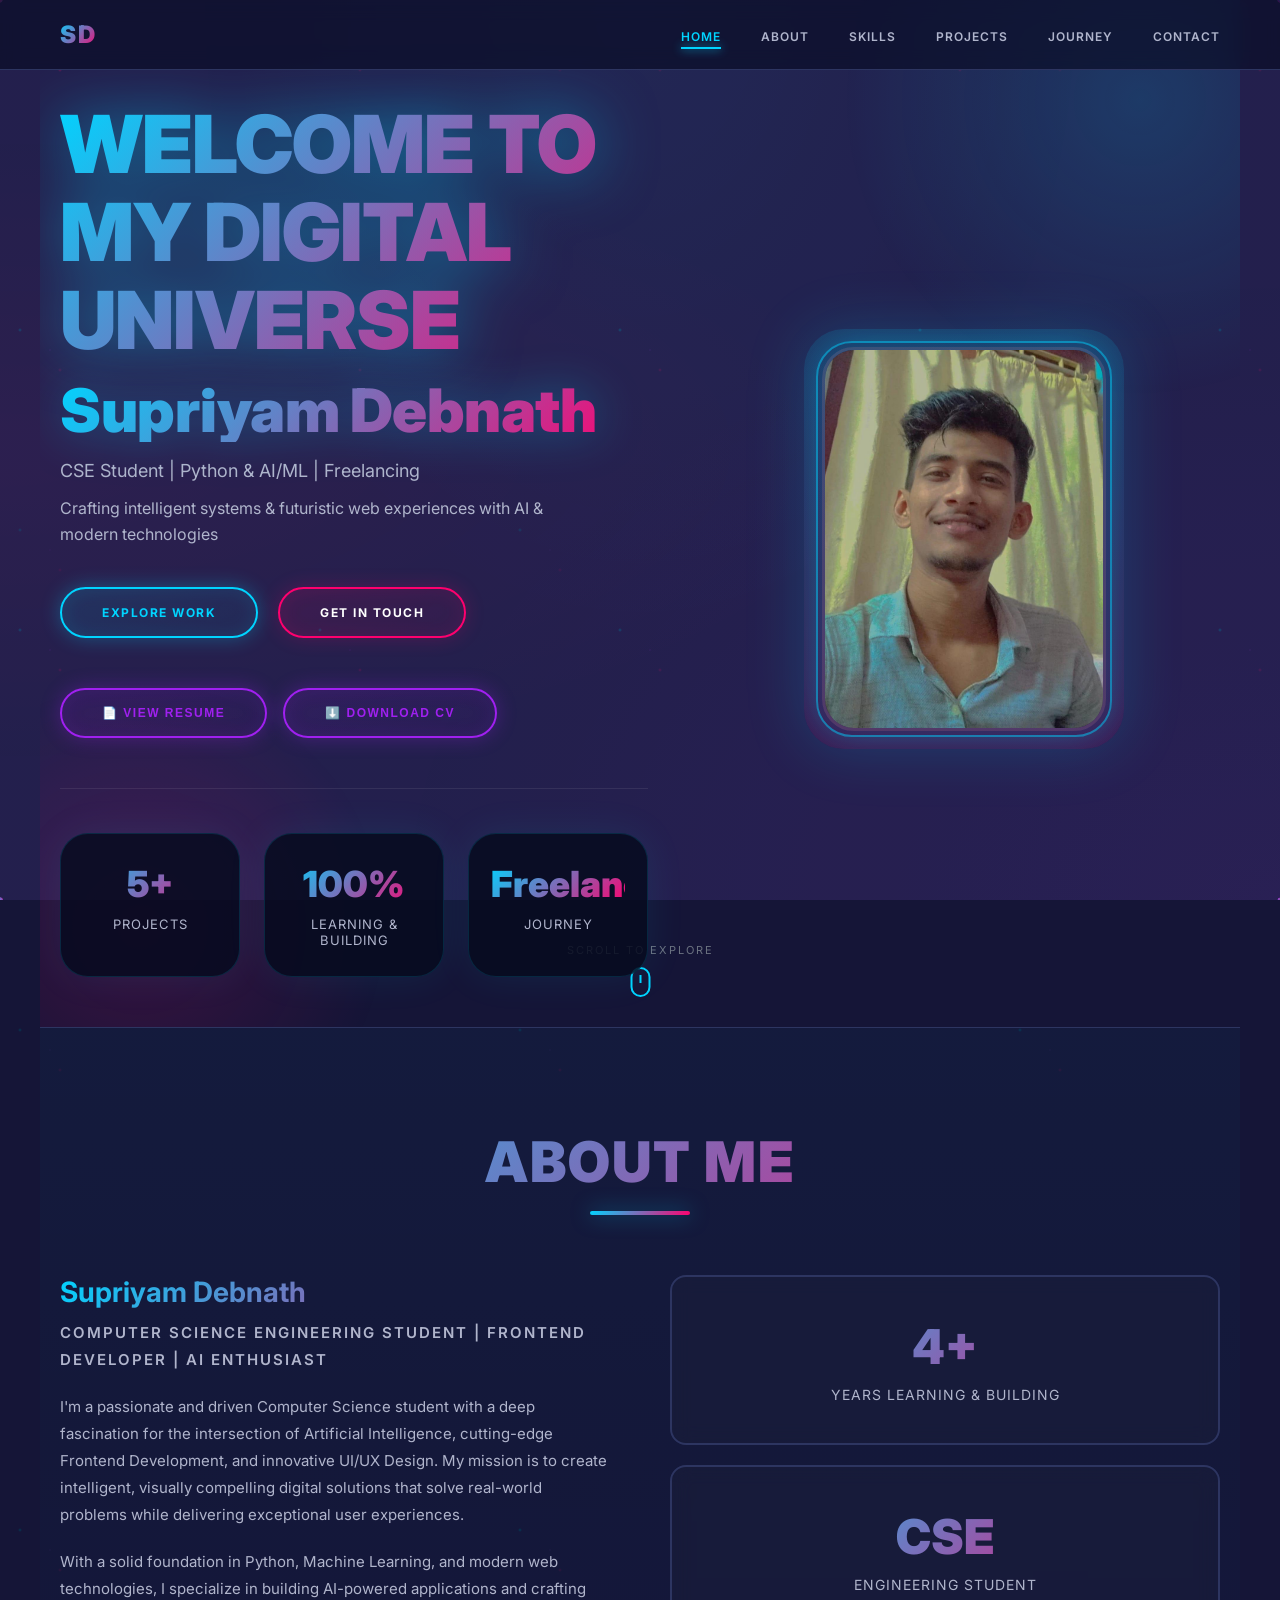
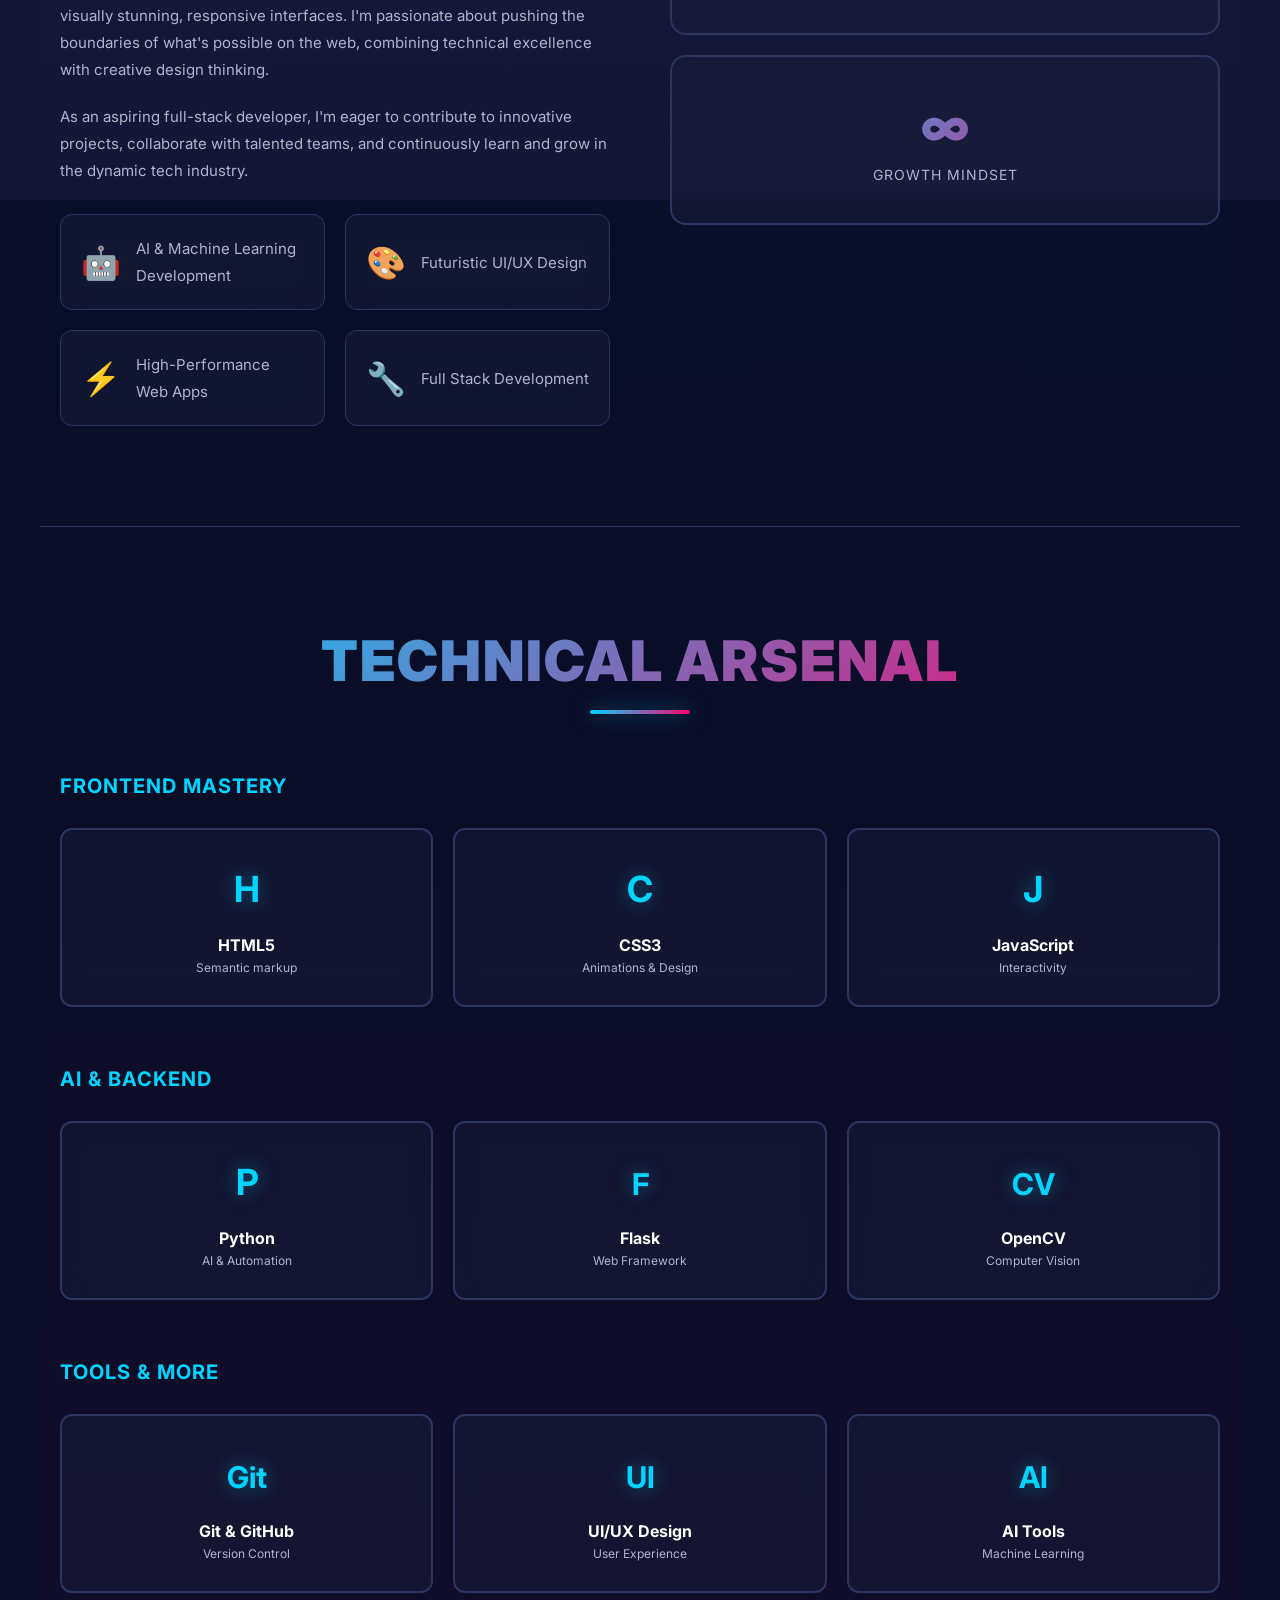
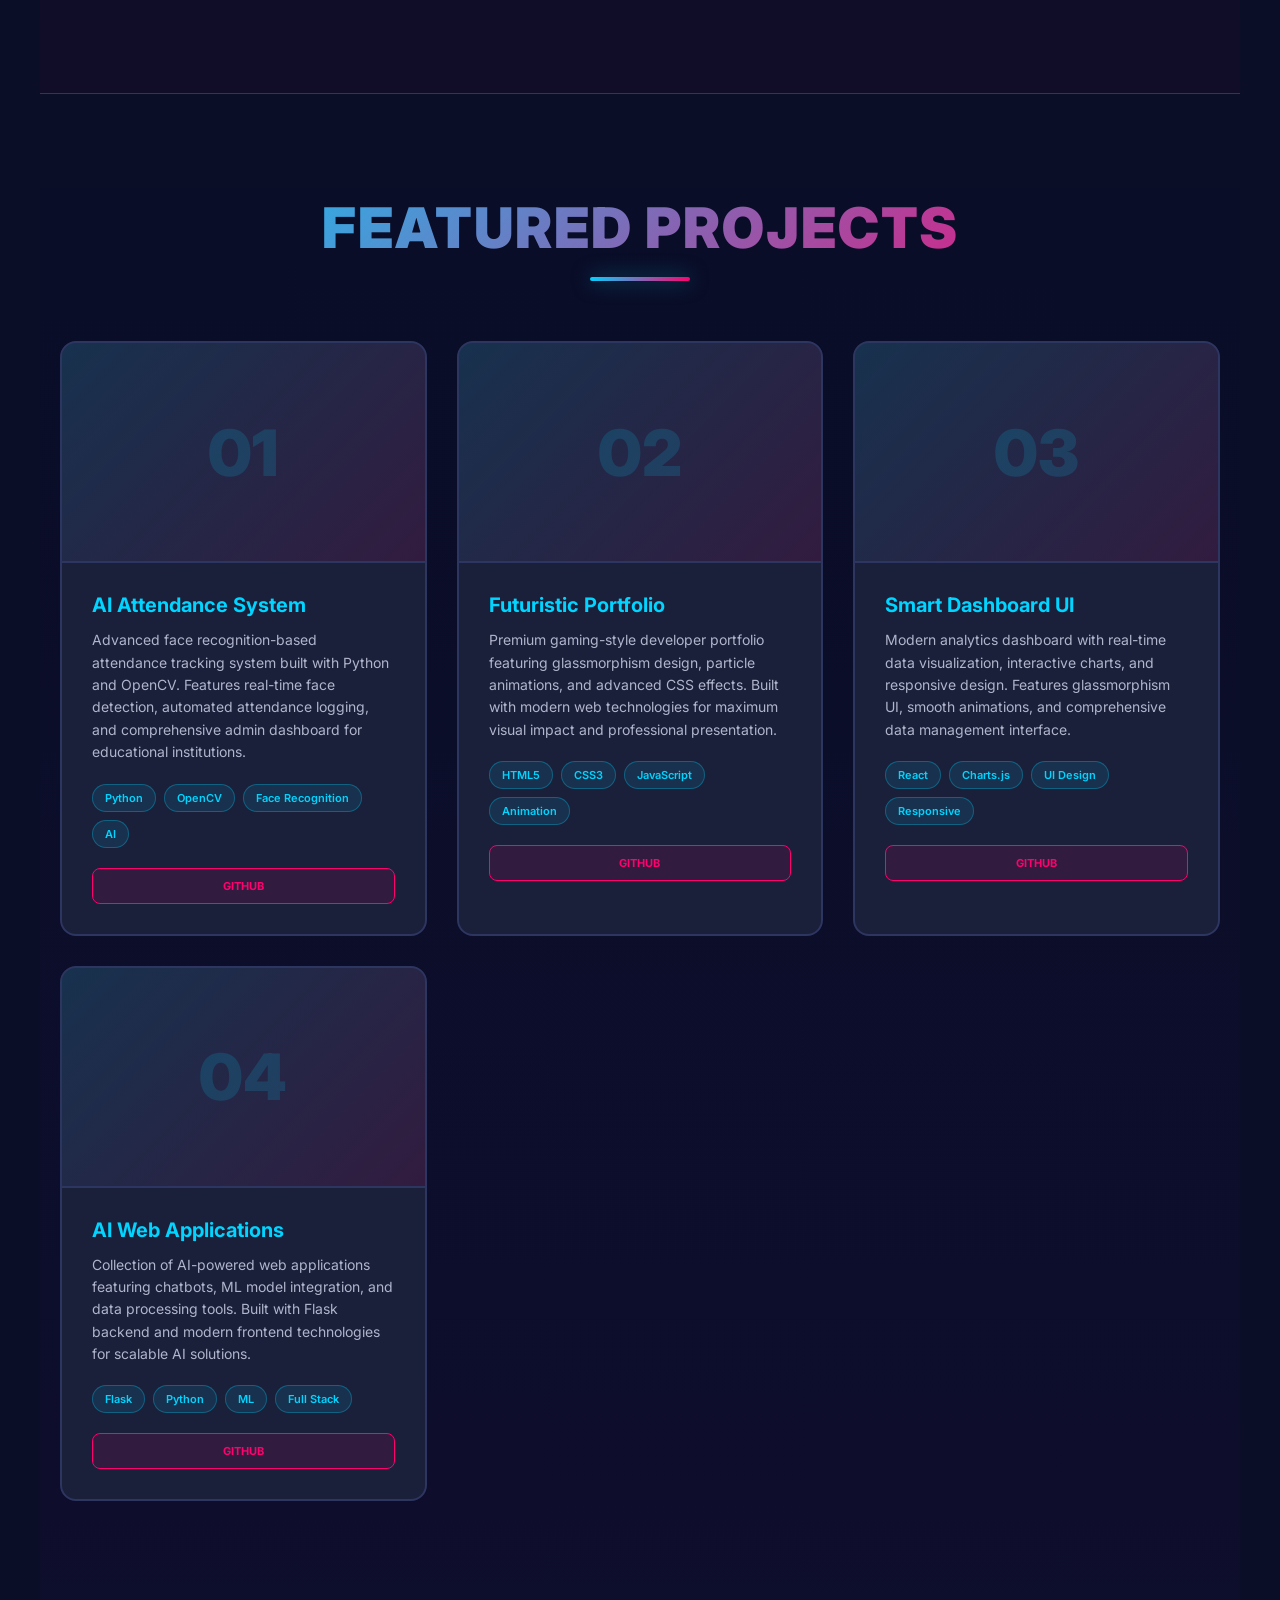
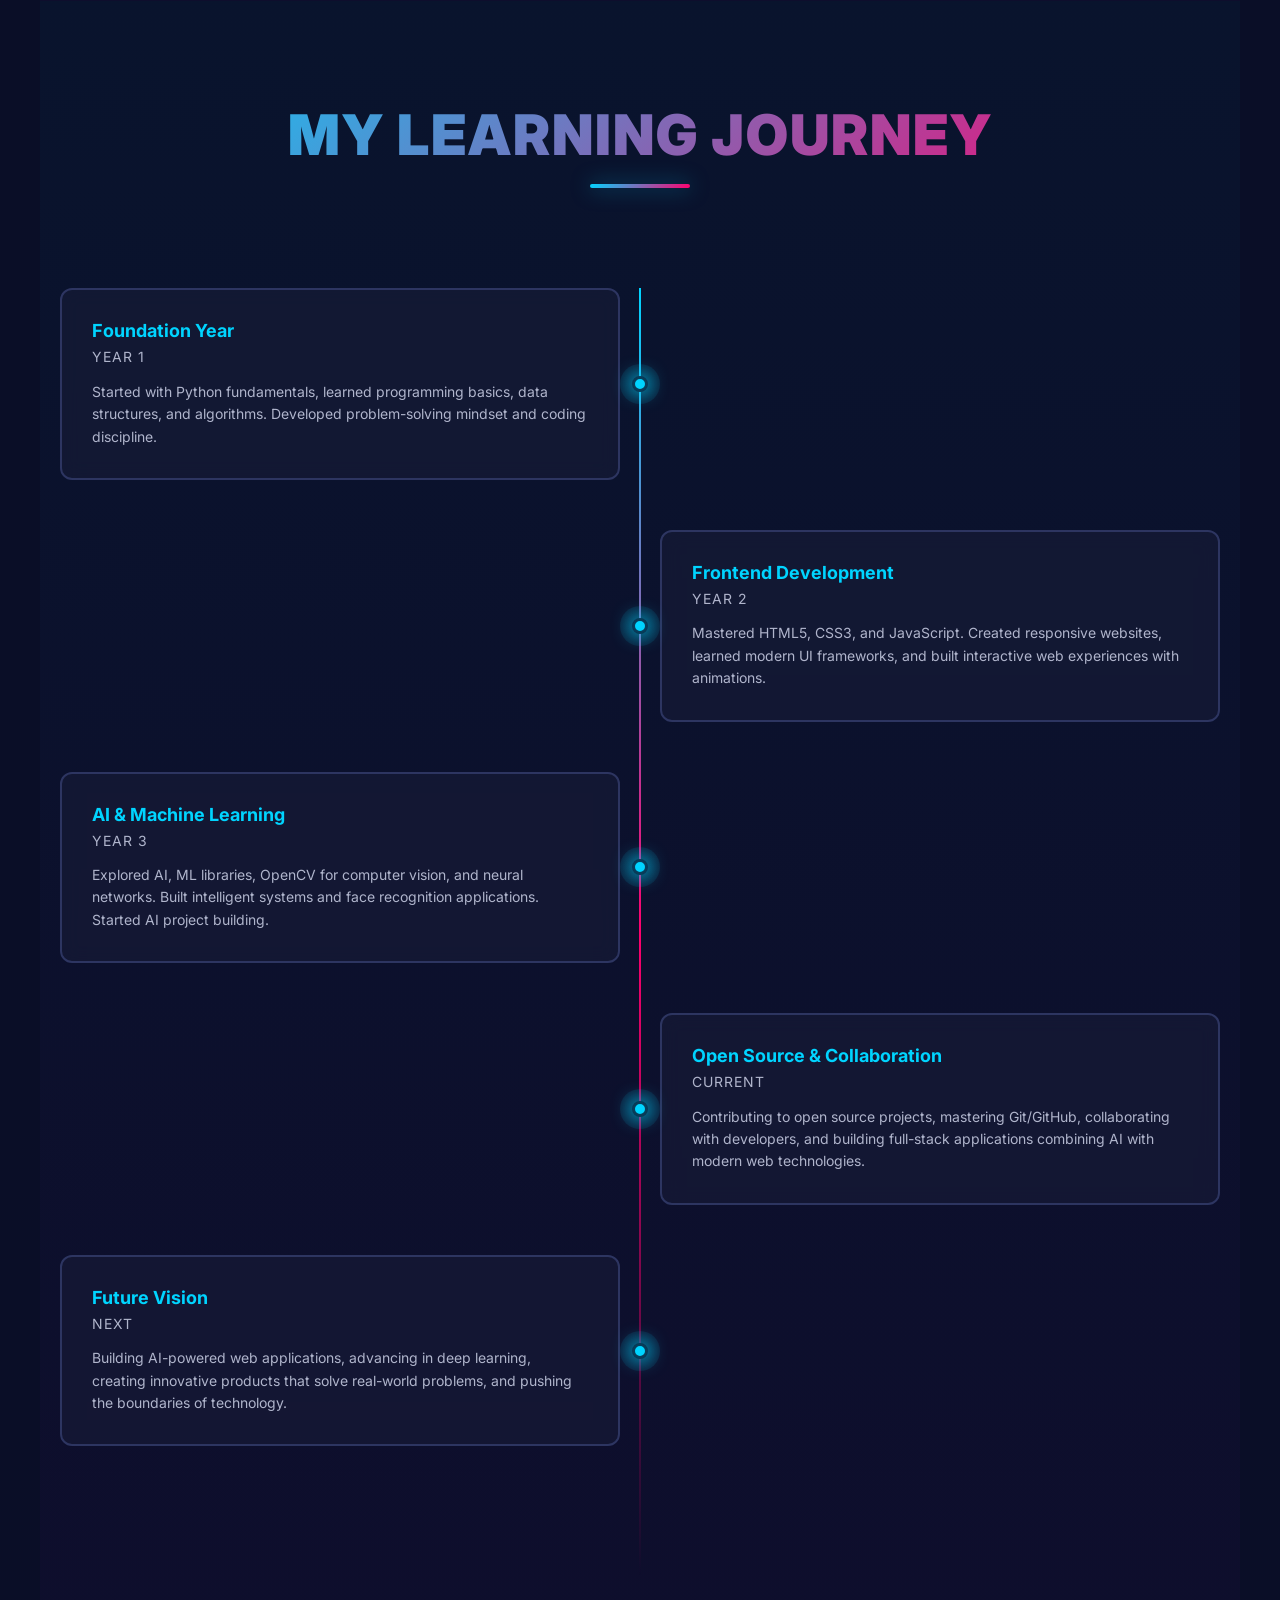
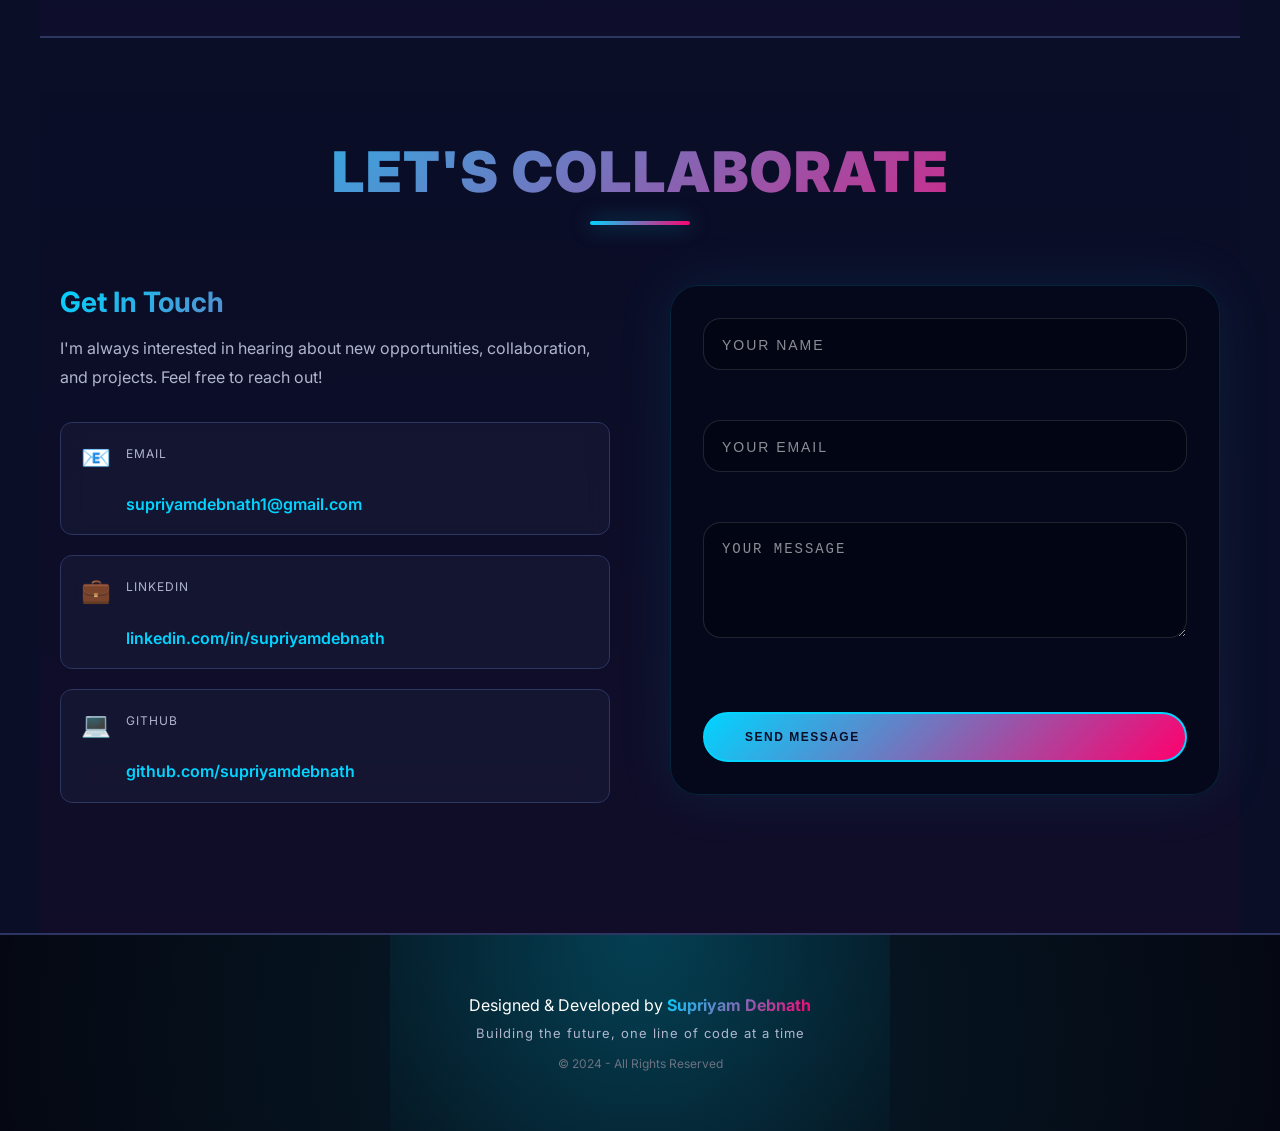
==== commit 9155be0e: "Final portfolio upgrade" ====
--- a/index.html
+++ b/index.html
@@ -75,6 +75,7 @@
                 <h1 class="hero-title">
                     <span class="typed-text" id="typedText"></span>
                 </h1>
+                <h2 class="hero-name">Supriyam Debnath</h2>
                 <p class="hero-desc">CSE Student | Python & AI/ML | Freelancing</p>
                 <p class="hero-tagline">Crafting intelligent systems & futuristic web experiences with AI & modern technologies</p>
 
@@ -518,24 +519,26 @@
                         </div>
                     </div>
                 </div>
-
-            </form>
-        </div>
-            <form class="contact-form" id="contactForm" action="https://formsubmit.co/supriyamdebnath1@gmail.com" method="POST">
+            </div>
+
+            <form class="contact-form" id="contactForm" action="https://formsubmit.co/supriyamdebnath1@gmail.com" method="POST" novalidate>
                 <input type="hidden" name="_captcha" value="false">
                 <input type="hidden" name="_next" value="https://supriyamdebnath.github.io/my-portfolio/#contact">
                 <input type="hidden" name="_subject" value="New Contact Form Submission">
                 <div class="form-group">
                     <input type="text" id="name" name="name" placeholder="YOUR NAME" required>
                     <span class="form-focus"></span>
+                    <span class="form-error" aria-live="polite"></span>
                 </div>
                 <div class="form-group">
                     <input type="email" id="email" name="email" placeholder="YOUR EMAIL" required>
                     <span class="form-focus"></span>
+                    <span class="form-error" aria-live="polite"></span>
                 </div>
                 <div class="form-group">
                     <textarea id="message" name="message" placeholder="YOUR MESSAGE" rows="5" required></textarea>
                     <span class="form-focus"></span>
+                    <span class="form-error" aria-live="polite"></span>
                 </div>
                 <button type="submit" class="btn btn-submit">
                     <span>SEND MESSAGE</span>
--- a/css/styles.css
+++ b/css/styles.css
@@ -456,6 +456,27 @@
     background-clip: text;
     filter: drop-shadow(0 0 30px rgba(0, 212, 255, 0.5));
     animation: slideInUp 0.9s ease;
+}
+
+.hero-name {
+    font-size: clamp(36px, 6vw, 60px);
+    font-weight: 900;
+    line-height: 1.05;
+    margin-bottom: 18px;
+    letter-spacing: -0.5px;
+    background: var(--gradient-primary);
+    -webkit-background-clip: text;
+    -webkit-text-fill-color: transparent;
+    background-clip: text;
+    filter: drop-shadow(0 0 24px rgba(0, 212, 255, 0.35));
+    animation: fadeInUp 0.9s ease 0.15s both;
+}
+
+.hero-desc {
+    font-size: 18px;
+    color: var(--text-secondary);
+    margin-bottom: 15px;
+    animation: fadeInUp 1.1s ease;
 }
 
 @keyframes slideInLeft {
@@ -791,26 +812,38 @@
 /* ========== HERO STATS ========== */
 .hero-stats {
     display: grid;
-    grid-template-columns: repeat(3, 1fr);
-    gap: 30px;
+    grid-template-columns: repeat(3, minmax(180px, 1fr));
+    gap: 24px;
     margin-top: 50px;
-    padding-top: 40px;
-    border-top: 1px solid var(--border-color);
+    padding-top: 44px;
+    border-top: 1px solid rgba(255, 255, 255, 0.08);
     animation: fadeInUp 1.4s ease;
 }
 
 .stat {
+    background: rgba(6, 11, 31, 0.85);
+    border: 1px solid rgba(0, 212, 255, 0.14);
+    border-radius: 28px;
+    padding: 28px 22px;
     text-align: center;
+    box-shadow: 0 0 40px rgba(0, 212, 255, 0.08);
+    transition: transform 0.3s ease, border-color 0.3s ease, box-shadow 0.3s ease;
+}
+
+.stat:hover {
+    transform: translateY(-6px);
+    border-color: rgba(0, 212, 255, 0.34);
+    box-shadow: 0 0 80px rgba(0, 212, 255, 0.15);
 }
 
 .stat-number {
-    font-size: 32px;
+    font-size: 36px;
     font-weight: 900;
     background: var(--gradient-primary);
     -webkit-background-clip: text;
     -webkit-text-fill-color: transparent;
     background-clip: text;
-    margin-bottom: 5px;
+    margin-bottom: 10px;
 }
 
 .stat-label {
@@ -1627,6 +1660,69 @@
     border-color: var(--primary);
     color: var(--primary);
     box-shadow: 0 0 20px rgba(0, 212, 255, 0.4);
+}
+
+
+.contact-form {
+    background: rgba(5, 9, 26, 0.88);
+    border: 1px solid rgba(0, 212, 255, 0.14);
+    border-radius: 28px;
+    padding: 32px;
+    box-shadow: 0 0 60px rgba(0, 212, 255, 0.09);
+    backdrop-filter: blur(18px);
+    animation: fadeInUp 1.2s ease;
+}
+
+.contact-form .form-group {
+    position: relative;
+    margin-bottom: 22px;
+}
+
+.contact-form input,
+.contact-form textarea {
+    width: 100%;
+    border: 1px solid rgba(255, 255, 255, 0.12);
+    background: rgba(3, 6, 18, 0.76);
+    color: #fff;
+    padding: 18px 18px 16px;
+    border-radius: 18px;
+    font-size: 14px;
+    outline: none;
+    transition: border-color 0.3s ease, box-shadow 0.3s ease, transform 0.3s ease;
+}
+
+.contact-form input::placeholder,
+.contact-form textarea::placeholder {
+    color: rgba(255, 255, 255, 0.55);
+    text-transform: uppercase;
+    letter-spacing: 0.14em;
+}
+
+.contact-form input:focus,
+.contact-form textarea:focus {
+    border-color: rgba(0, 212, 255, 0.9);
+    box-shadow: 0 0 26px rgba(0, 212, 255, 0.22);
+}
+
+.contact-form .form-group.invalid input,
+.contact-form .form-group.invalid textarea {
+    border-color: rgba(255, 68, 68, 0.9);
+    box-shadow: 0 0 22px rgba(255, 68, 68, 0.18);
+}
+
+.form-error {
+    display: block;
+    margin-top: 10px;
+    color: #ff6ea8;
+    font-size: 13px;
+    min-height: 18px;
+    letter-spacing: 0.02em;
+}
+
+.contact-form input:-webkit-autofill,
+.contact-form textarea:-webkit-autofill {
+    box-shadow: 0 0 0 30px rgba(3, 6, 18, 0.76) inset !important;
+    -webkit-text-fill-color: #fff !important;
 }
 
 
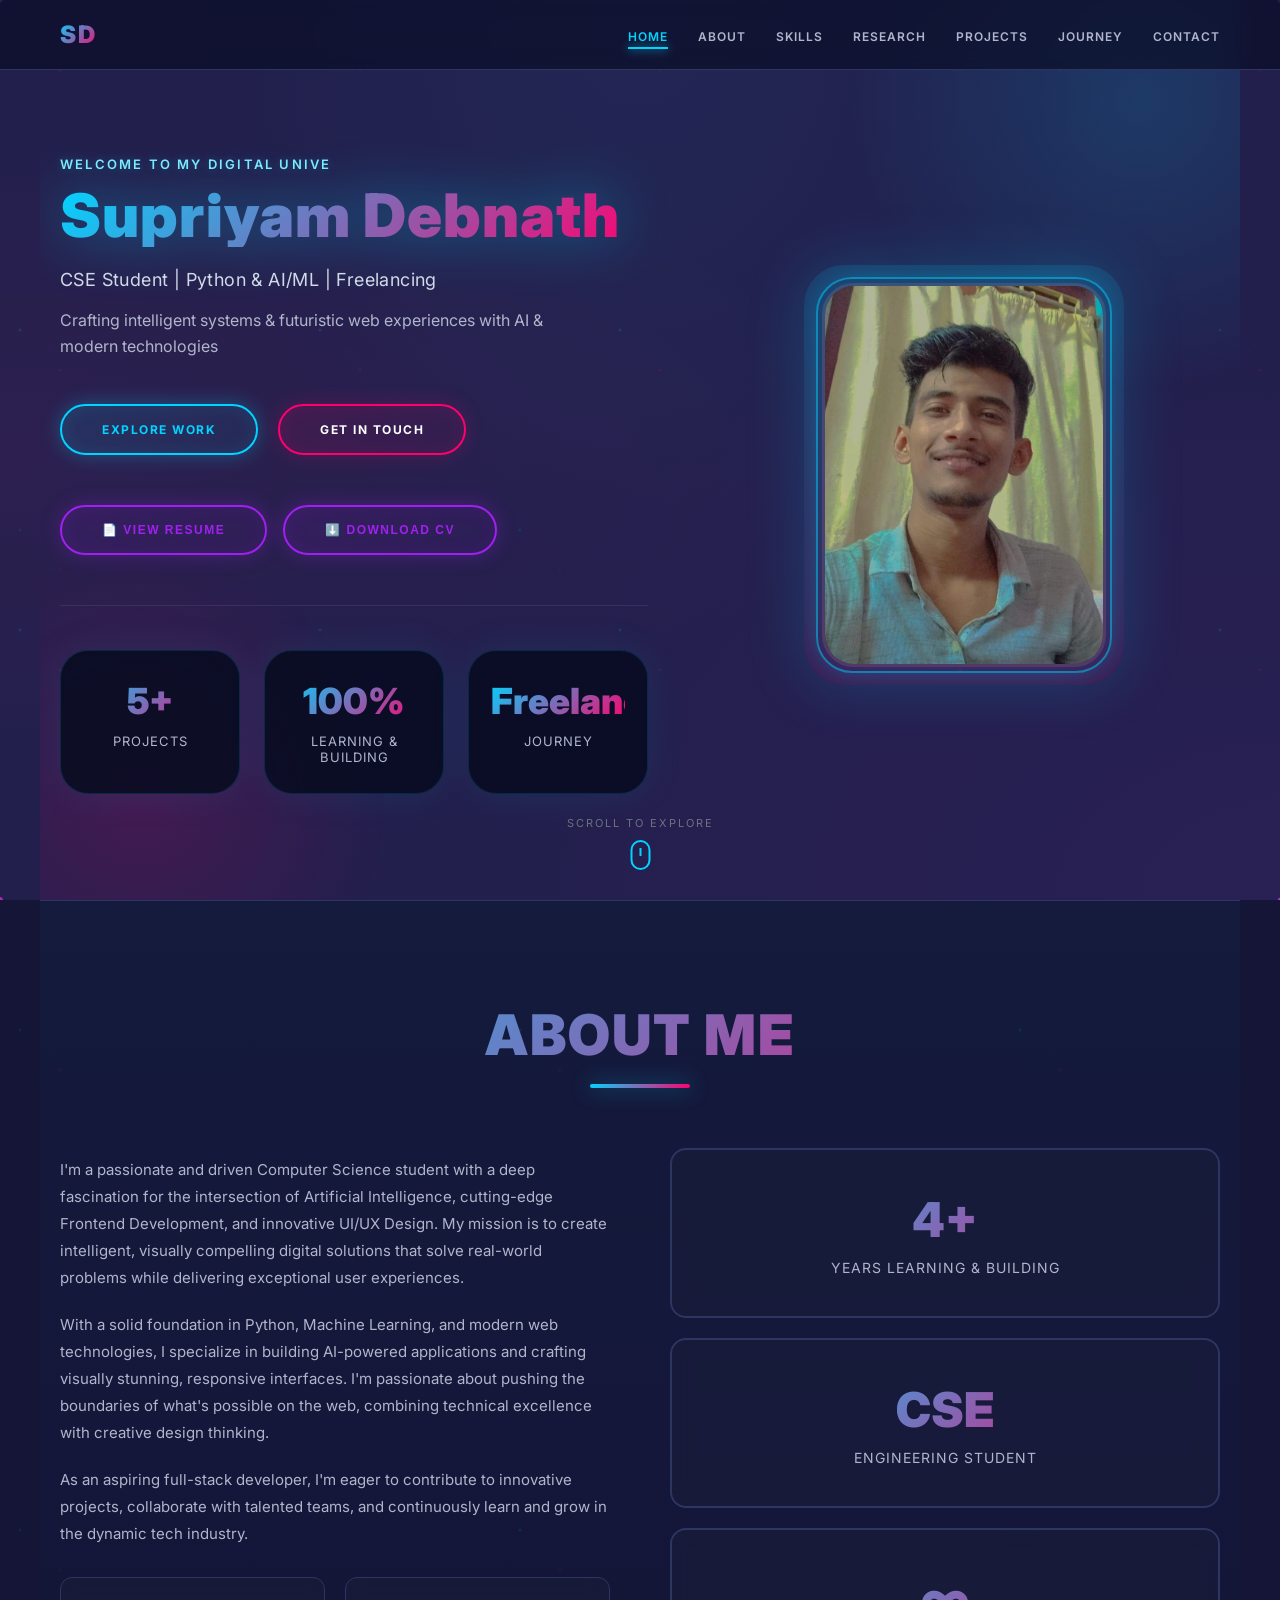
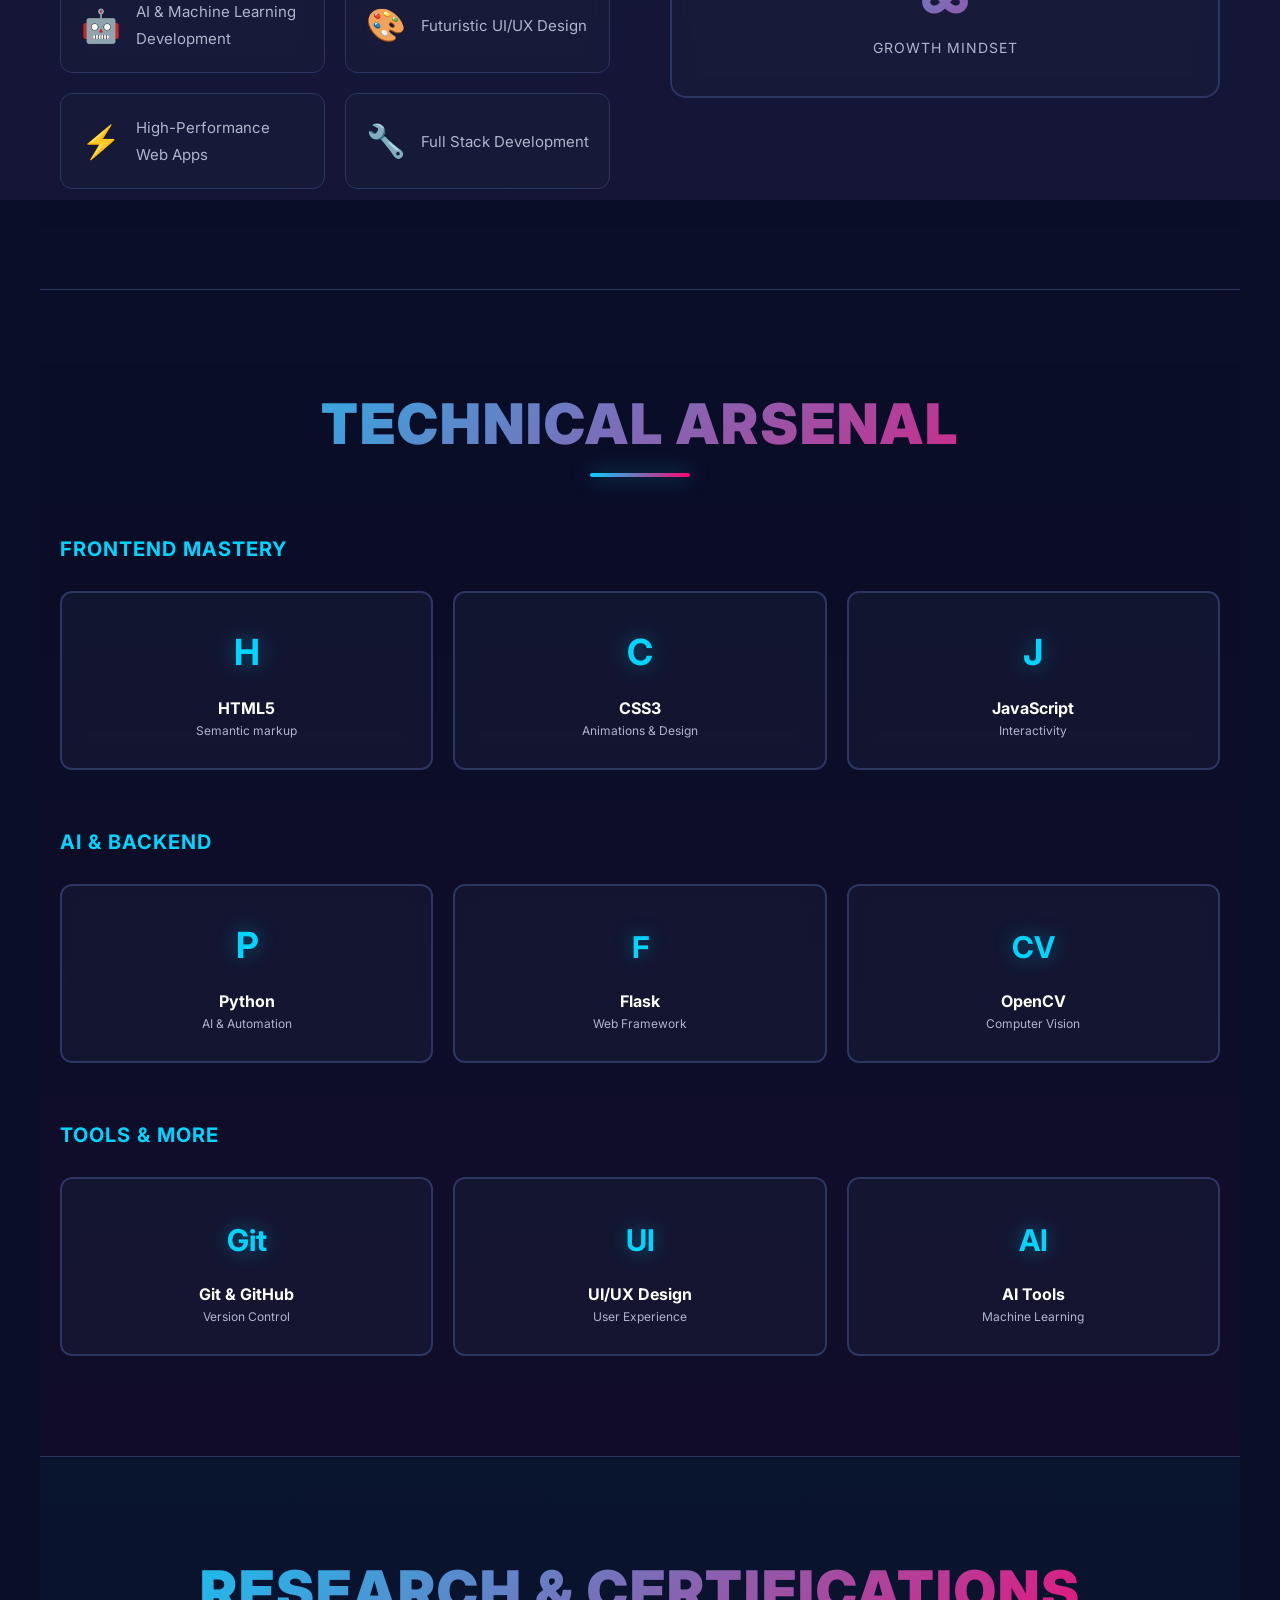
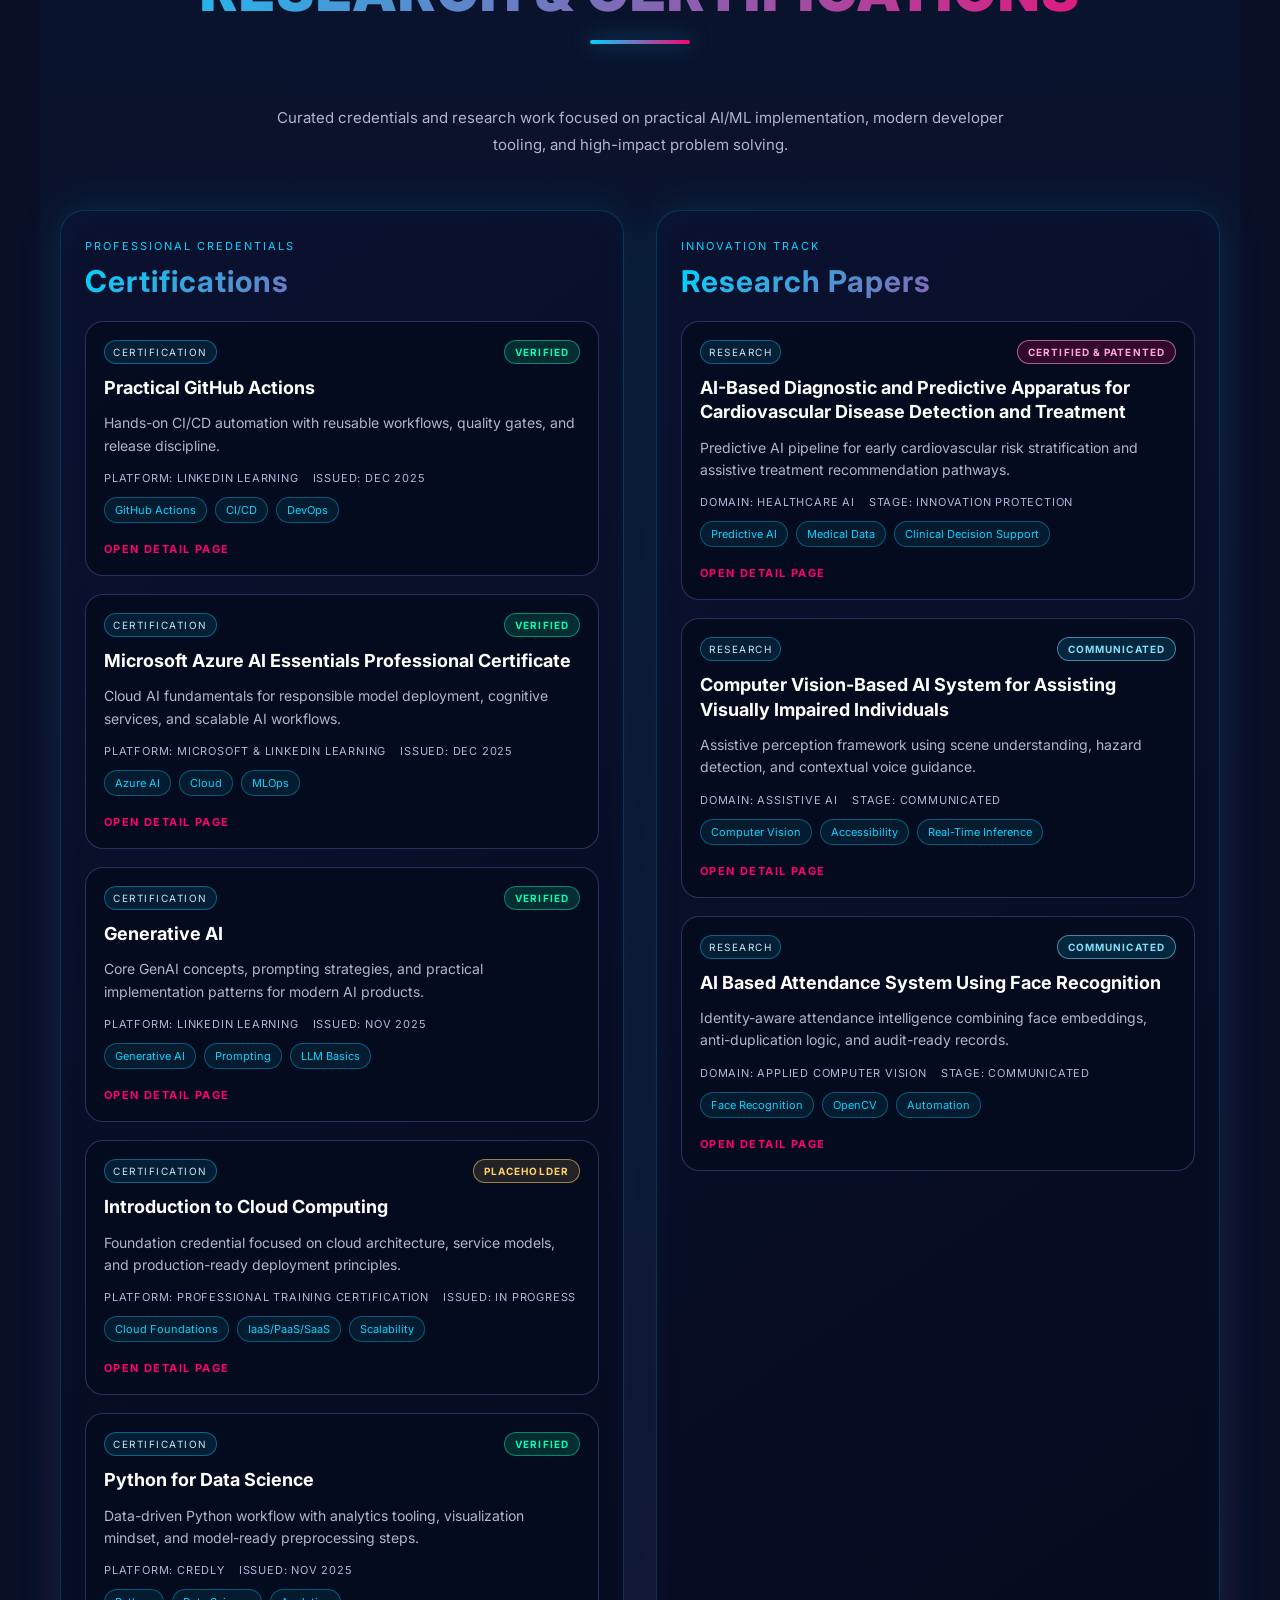
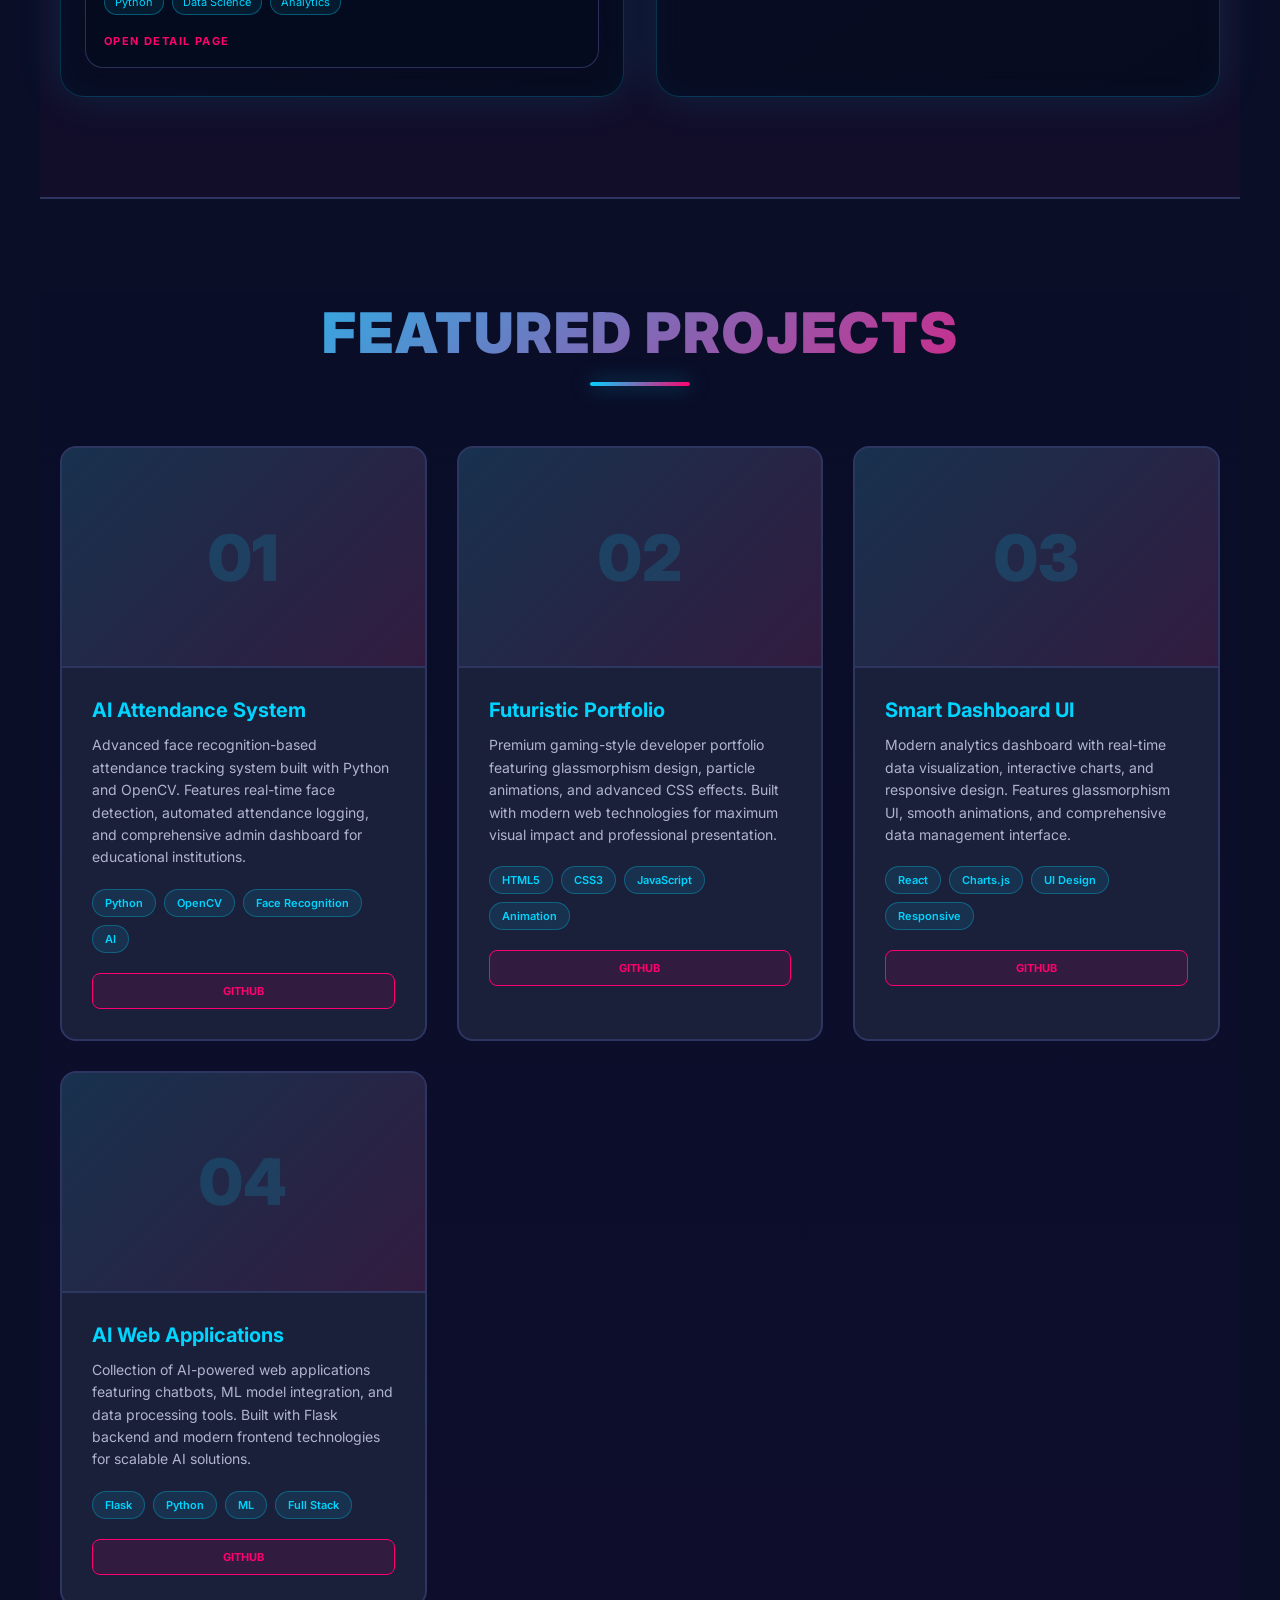
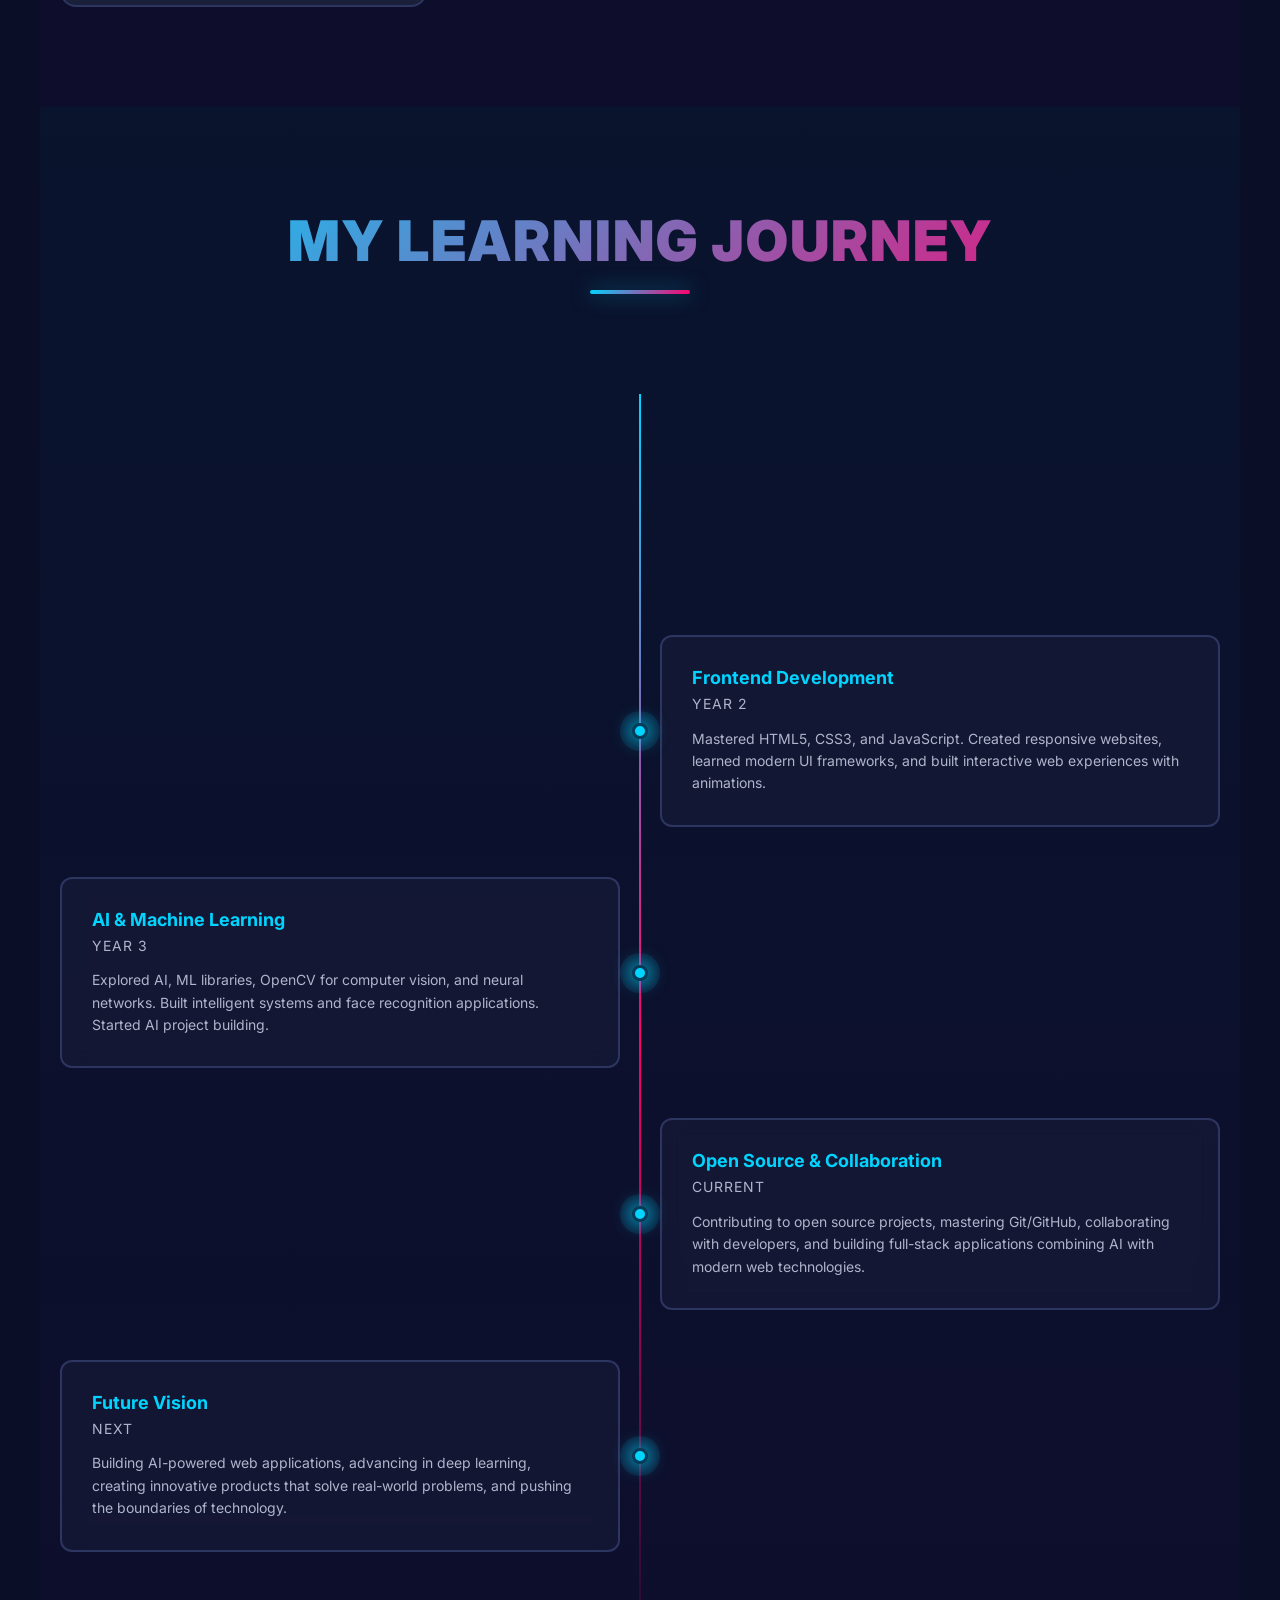
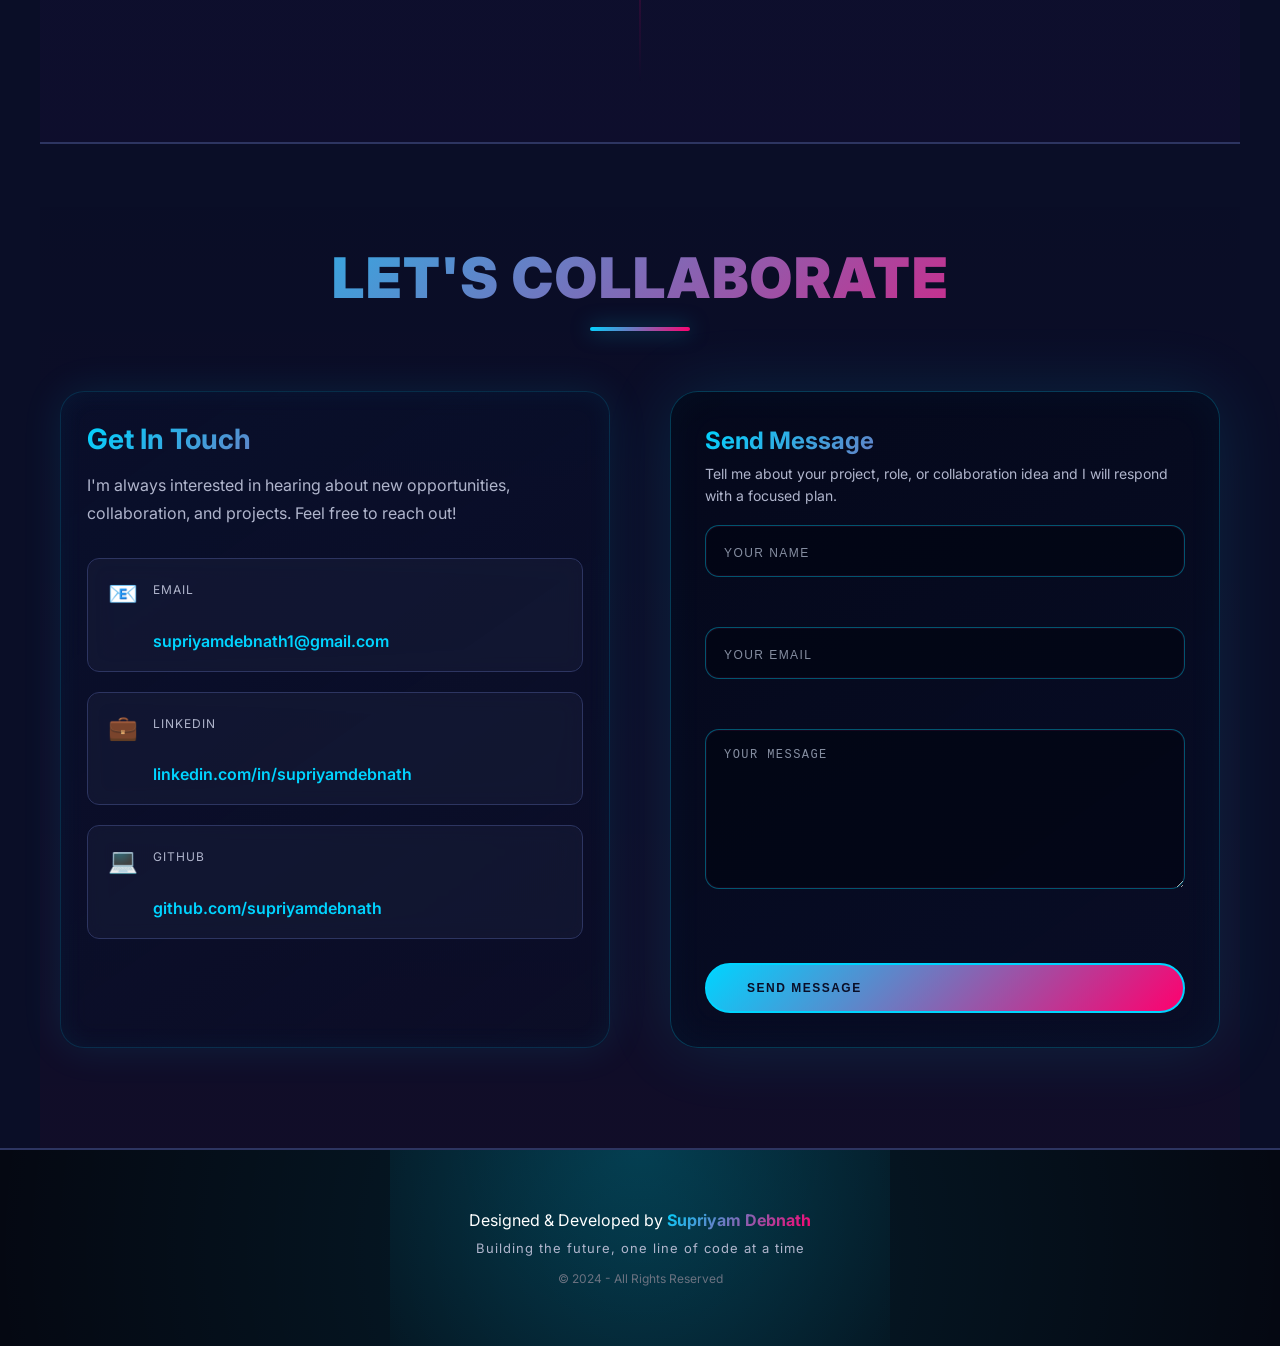
==== commit fd2fc3f1: "Updated portfolio with research, certifications, responsive fixes and UI improvements" ====
--- a/index.html
+++ b/index.html
@@ -55,6 +55,7 @@
                 <li><a href="#home" class="nav-link">HOME</a></li>
                 <li><a href="#about" class="nav-link">ABOUT</a></li>
                 <li><a href="#skills" class="nav-link">SKILLS</a></li>
+                <li><a href="#research-certifications" class="nav-link">RESEARCH</a></li>
                 <li><a href="#projects" class="nav-link">PROJECTS</a></li>
                 <li><a href="#journey" class="nav-link">JOURNEY</a></li>
                 <li><a href="#contact" class="nav-link">CONTACT</a></li>
@@ -72,10 +73,10 @@
     <section id="home" class="hero">
         <div class="hero-content">
             <div class="hero-text">
-                <h1 class="hero-title">
+                <p class="hero-subtitle">
                     <span class="typed-text" id="typedText"></span>
-                </h1>
-                <h2 class="hero-name">Supriyam Debnath</h2>
+                </p>
+                <h1 class="hero-name">Supriyam Debnath</h1>
                 <p class="hero-desc">CSE Student | Python & AI/ML | Freelancing</p>
                 <p class="hero-tagline">Crafting intelligent systems & futuristic web experiences with AI & modern technologies</p>
 
@@ -143,10 +144,6 @@
 
         <div class="about-container">
             <div class="about-text">
-                <h3>Supriyam Debnath</h3>
-                <p class="about-subtitle">
-                    Computer Science Engineering Student | Frontend Developer | AI Enthusiast
-                </p>
                 <p>
                     I'm a passionate and driven Computer Science student with a deep fascination for the intersection of Artificial Intelligence,
                     cutting-edge Frontend Development, and innovative UI/UX Design. My mission is to create intelligent, visually compelling
@@ -320,6 +317,190 @@
         </div>
     </section>
 
+    <!-- ========== RESEARCH & CERTIFICATIONS SECTION ========== -->
+    <section id="research-certifications" class="research-certifications">
+        <div class="section-header">
+            <h2 class="section-title">RESEARCH & CERTIFICATIONS</h2>
+            <div class="title-underline"></div>
+        </div>
+
+        <p class="section-intro">
+            Curated credentials and research work focused on practical AI/ML implementation, modern developer tooling, and high-impact problem solving.
+        </p>
+
+        <div class="rc-layout">
+            <article class="rc-column">
+                <div class="rc-column-head">
+                    <p class="rc-kicker">Professional Credentials</p>
+                    <h3>Certifications</h3>
+                </div>
+
+                <div class="rc-grid">
+                    <a href="cert-practical-github-actions.html" class="rc-card certification-card">
+                        <div class="rc-card-head">
+                            <span class="rc-chip">CERTIFICATION</span>
+                            <span class="rc-status verified">VERIFIED</span>
+                        </div>
+                        <h4>Practical GitHub Actions</h4>
+                        <p>Hands-on CI/CD automation with reusable workflows, quality gates, and release discipline.</p>
+                        <div class="rc-meta">
+                            <span>Platform: LinkedIn Learning</span>
+                            <span>Issued: Dec 2025</span>
+                        </div>
+                        <div class="rc-tags">
+                            <span>GitHub Actions</span>
+                            <span>CI/CD</span>
+                            <span>DevOps</span>
+                        </div>
+                        <span class="rc-open">OPEN DETAIL PAGE</span>
+                    </a>
+
+                    <a href="cert-azure-ai-essentials.html" class="rc-card certification-card">
+                        <div class="rc-card-head">
+                            <span class="rc-chip">CERTIFICATION</span>
+                            <span class="rc-status verified">VERIFIED</span>
+                        </div>
+                        <h4>Microsoft Azure AI Essentials Professional Certificate</h4>
+                        <p>Cloud AI fundamentals for responsible model deployment, cognitive services, and scalable AI workflows.</p>
+                        <div class="rc-meta">
+                            <span>Platform: Microsoft & LinkedIn Learning</span>
+                            <span>Issued: Dec 2025</span>
+                        </div>
+                        <div class="rc-tags">
+                            <span>Azure AI</span>
+                            <span>Cloud</span>
+                            <span>MLOps</span>
+                        </div>
+                        <span class="rc-open">OPEN DETAIL PAGE</span>
+                    </a>
+
+                    <a href="cert-generative-ai.html" class="rc-card certification-card">
+                        <div class="rc-card-head">
+                            <span class="rc-chip">CERTIFICATION</span>
+                            <span class="rc-status verified">VERIFIED</span>
+                        </div>
+                        <h4>Generative AI</h4>
+                        <p>Core GenAI concepts, prompting strategies, and practical implementation patterns for modern AI products.</p>
+                        <div class="rc-meta">
+                            <span>Platform: LinkedIn Learning</span>
+                            <span>Issued: Nov 2025</span>
+                        </div>
+                        <div class="rc-tags">
+                            <span>Generative AI</span>
+                            <span>Prompting</span>
+                            <span>LLM Basics</span>
+                        </div>
+                        <span class="rc-open">OPEN DETAIL PAGE</span>
+                    </a>
+
+                    <a href="cert-intro-cloud-computing.html" class="rc-card certification-card">
+                        <div class="rc-card-head">
+                            <span class="rc-chip">CERTIFICATION</span>
+                            <span class="rc-status pending">PLACEHOLDER</span>
+                        </div>
+                        <h4>Introduction to Cloud Computing</h4>
+                        <p>Foundation credential focused on cloud architecture, service models, and production-ready deployment principles.</p>
+                        <div class="rc-meta">
+                            <span>Platform: Professional Training Certification</span>
+                            <span>Issued: In Progress</span>
+                        </div>
+                        <div class="rc-tags">
+                            <span>Cloud Foundations</span>
+                            <span>IaaS/PaaS/SaaS</span>
+                            <span>Scalability</span>
+                        </div>
+                        <span class="rc-open">OPEN DETAIL PAGE</span>
+                    </a>
+
+                    <a href="cert-python-data-science.html" class="rc-card certification-card">
+                        <div class="rc-card-head">
+                            <span class="rc-chip">CERTIFICATION</span>
+                            <span class="rc-status verified">VERIFIED</span>
+                        </div>
+                        <h4>Python for Data Science</h4>
+                        <p>Data-driven Python workflow with analytics tooling, visualization mindset, and model-ready preprocessing steps.</p>
+                        <div class="rc-meta">
+                            <span>Platform: Credly</span>
+                            <span>Issued: Nov 2025</span>
+                        </div>
+                        <div class="rc-tags">
+                            <span>Python</span>
+                            <span>Data Science</span>
+                            <span>Analytics</span>
+                        </div>
+                        <span class="rc-open">OPEN DETAIL PAGE</span>
+                    </a>
+                </div>
+            </article>
+
+            <article class="rc-column">
+                <div class="rc-column-head">
+                    <p class="rc-kicker">Innovation Track</p>
+                    <h3>Research Papers</h3>
+                </div>
+
+                <div class="rc-grid">
+                    <a href="research-cardiovascular-ai.html" class="rc-card research-card">
+                        <div class="rc-card-head">
+                            <span class="rc-chip">RESEARCH</span>
+                            <span class="rc-status patented">CERTIFIED & PATENTED</span>
+                        </div>
+                        <h4>AI-Based Diagnostic and Predictive Apparatus for Cardiovascular Disease Detection and Treatment</h4>
+                        <p>Predictive AI pipeline for early cardiovascular risk stratification and assistive treatment recommendation pathways.</p>
+                        <div class="rc-meta">
+                            <span>Domain: Healthcare AI</span>
+                            <span>Stage: Innovation Protection</span>
+                        </div>
+                        <div class="rc-tags">
+                            <span>Predictive AI</span>
+                            <span>Medical Data</span>
+                            <span>Clinical Decision Support</span>
+                        </div>
+                        <span class="rc-open">OPEN DETAIL PAGE</span>
+                    </a>
+
+                    <a href="research-vision-assistive-ai.html" class="rc-card research-card">
+                        <div class="rc-card-head">
+                            <span class="rc-chip">RESEARCH</span>
+                            <span class="rc-status communicated">COMMUNICATED</span>
+                        </div>
+                        <h4>Computer Vision-Based AI System for Assisting Visually Impaired Individuals</h4>
+                        <p>Assistive perception framework using scene understanding, hazard detection, and contextual voice guidance.</p>
+                        <div class="rc-meta">
+                            <span>Domain: Assistive AI</span>
+                            <span>Stage: Communicated</span>
+                        </div>
+                        <div class="rc-tags">
+                            <span>Computer Vision</span>
+                            <span>Accessibility</span>
+                            <span>Real-Time Inference</span>
+                        </div>
+                        <span class="rc-open">OPEN DETAIL PAGE</span>
+                    </a>
+
+                    <a href="research-attendance-face-ai.html" class="rc-card research-card">
+                        <div class="rc-card-head">
+                            <span class="rc-chip">RESEARCH</span>
+                            <span class="rc-status communicated">COMMUNICATED</span>
+                        </div>
+                        <h4>AI Based Attendance System Using Face Recognition</h4>
+                        <p>Identity-aware attendance intelligence combining face embeddings, anti-duplication logic, and audit-ready records.</p>
+                        <div class="rc-meta">
+                            <span>Domain: Applied Computer Vision</span>
+                            <span>Stage: Communicated</span>
+                        </div>
+                        <div class="rc-tags">
+                            <span>Face Recognition</span>
+                            <span>OpenCV</span>
+                            <span>Automation</span>
+                        </div>
+                        <span class="rc-open">OPEN DETAIL PAGE</span>
+                    </a>
+                </div>
+            </article>
+        </div>
+    </section>
+
     <!-- ========== PROJECTS SECTION ========== -->
     <section id="projects" class="projects">
         <div class="section-header">
@@ -525,6 +706,10 @@
                 <input type="hidden" name="_captcha" value="false">
                 <input type="hidden" name="_next" value="https://supriyamdebnath.github.io/my-portfolio/#contact">
                 <input type="hidden" name="_subject" value="New Contact Form Submission">
+                <div class="contact-form-head">
+                    <h3>Send Message</h3>
+                    <p>Tell me about your project, role, or collaboration idea and I will respond with a focused plan.</p>
+                </div>
                 <div class="form-group">
                     <input type="text" id="name" name="name" placeholder="YOUR NAME" required>
                     <span class="form-focus"></span>
@@ -548,6 +733,8 @@
             </form>
         </div>
     </section>
+
+    <div class="neon-notifications" id="neonNotifications" aria-live="polite" aria-atomic="true"></div>
 
     <!-- ========== FOOTER ========== -->
     <footer class="footer">
--- a/css/styles.css
+++ b/css/styles.css
@@ -229,22 +229,27 @@
 /* ========== CURSOR GLOW ========== */
 .cursor-glow {
     position: fixed;
-    width: 40px;
-    height: 40px;
-    border: 2px solid var(--primary);
+    width: 38px;
+    height: 38px;
+    border: 1.5px solid rgba(0, 212, 255, 0.9);
     border-radius: 50%;
     pointer-events: none;
     z-index: 9997;
     mix-blend-mode: screen;
-    transform: translate(-50%, -50%) scale(0.9);
-    box-shadow: 0 0 20px var(--primary), inset 0 0 20px rgba(0, 212, 255, 0.3);
+    transform: translate(-50%, -50%) scale(0.88);
+    box-shadow: 0 0 14px rgba(0, 212, 255, 0.58), inset 0 0 10px rgba(0, 212, 255, 0.24);
     opacity: 0;
-    transition: opacity 0.25s ease, transform 0.25s ease;
+    transition: opacity 0.2s ease, transform 0.2s ease;
     will-change: opacity, transform, left, top;
 }
 
 .cursor-glow.active {
-    opacity: 0.8;
+    opacity: 0.65;
+    transform: translate(-50%, -50%) scale(1.04);
+}
+
+.cursor-glow.tap {
+    opacity: 0.5;
     transform: translate(-50%, -50%) scale(1.12);
 }
 
@@ -317,7 +322,7 @@
 .nav-menu {
     display: flex;
     list-style: none;
-    gap: 40px;
+    gap: 30px;
 }
 
 .nav-link {
@@ -421,6 +426,7 @@
 
 .hero-text {
     animation: fadeInUp 1s ease;
+    max-width: 620px;
 }
 
 @keyframes fadeInUp {
@@ -435,13 +441,14 @@
 }
 
 .hero-subtitle {
-    font-size: 14px;
-    letter-spacing: 2px;
-    color: var(--primary);
-    margin-bottom: 15px;
+    font-size: 13px;
+    letter-spacing: 2.2px;
+    color: #7cecff;
+    margin-bottom: 12px;
     font-weight: 600;
     text-transform: uppercase;
     animation: slideInLeft 0.8s ease;
+    text-shadow: 0 0 10px rgba(0, 212, 255, 0.28);
 }
 
 .hero-title {
@@ -462,20 +469,21 @@
     font-size: clamp(36px, 6vw, 60px);
     font-weight: 900;
     line-height: 1.05;
-    margin-bottom: 18px;
-    letter-spacing: -0.5px;
+    margin-bottom: 22px;
+    letter-spacing: 1px;
     background: var(--gradient-primary);
     -webkit-background-clip: text;
     -webkit-text-fill-color: transparent;
     background-clip: text;
-    filter: drop-shadow(0 0 24px rgba(0, 212, 255, 0.35));
+    filter: drop-shadow(0 0 28px rgba(0, 212, 255, 0.45));
     animation: fadeInUp 0.9s ease 0.15s both;
 }
 
 .hero-desc {
     font-size: 18px;
-    color: var(--text-secondary);
-    margin-bottom: 15px;
+    color: rgba(236, 245, 255, 0.88);
+    margin-bottom: 18px;
+    letter-spacing: 0.4px;
     animation: fadeInUp 1.1s ease;
 }
 
@@ -487,13 +495,6 @@
 @keyframes slideInUp {
     from { opacity: 0; transform: translateY(40px); }
     to { opacity: 1; transform: translateY(0); }
-}
-
-.hero-desc {
-    font-size: 18px;
-    color: var(--text-secondary);
-    margin-bottom: 15px;
-    animation: fadeInUp 1.1s ease;
 }
 
 .gradient-text {
@@ -508,7 +509,7 @@
     font-size: 16px;
     color: var(--text-secondary);
     max-width: 500px;
-    margin-bottom: 40px;
+    margin-bottom: 44px;
     line-height: 1.6;
     animation: fadeInUp 1.2s ease;
 }
@@ -601,10 +602,19 @@
     color: var(--bg-dark);
     font-weight: 800;
     margin-top: 20px;
+    transform: translateY(0);
+    transition: transform 0.25s ease, box-shadow 0.25s ease, filter 0.25s ease;
 }
 
 .btn-submit:hover {
     box-shadow: 0 0 40px rgba(0, 212, 255, 0.6), inset 0 0 20px rgba(255, 255, 255, 0.2);
+    transform: translateY(-2px) scale(1.01);
+    filter: saturate(1.15);
+}
+
+.btn-submit:active {
+    transform: translateY(1px) scale(0.99);
+    box-shadow: 0 0 24px rgba(0, 212, 255, 0.45), inset 0 0 12px rgba(255, 255, 255, 0.2);
 }
 
 /* ========== RESUME BUTTONS ========== */
@@ -1066,22 +1076,12 @@
     align-items: start;
 }
 
-.about-text h3 {
-    font-size: 28px;
-    margin-bottom: 10px;
-    background: var(--gradient-primary);
-    -webkit-background-clip: text;
-    -webkit-text-fill-color: transparent;
-    background-clip: text;
-}
-
-.about-subtitle {
-    color: var(--primary);
-    font-size: 13px;
-    letter-spacing: 2px;
-    text-transform: uppercase;
-    margin-bottom: 25px;
-    font-weight: 600;
+.about-text {
+    padding-top: 6px;
+}
+
+.about-text > p:first-child {
+    margin-top: 2px;
 }
 
 .about-text p {
@@ -1280,6 +1280,204 @@
     color: var(--text-secondary);
     position: relative;
     z-index: 2;
+}
+
+/* ========== RESEARCH & CERTIFICATIONS SECTION ========== */
+.research-certifications {
+    background: linear-gradient(180deg, rgba(0, 212, 255, 0.03) 0%, rgba(255, 0, 110, 0.035) 100%);
+    border-top: 1px solid var(--border-color);
+    border-bottom: 1px solid var(--border-color);
+}
+
+.section-intro {
+    max-width: 780px;
+    margin: 0 auto 52px;
+    text-align: center;
+    color: var(--text-secondary);
+    line-height: 1.8;
+    font-size: 15px;
+}
+
+.rc-layout {
+    display: grid;
+    grid-template-columns: 1fr 1fr;
+    gap: 32px;
+}
+
+.rc-column {
+    background: linear-gradient(145deg, rgba(11, 18, 48, 0.86), rgba(6, 11, 30, 0.9));
+    border: 1px solid rgba(0, 212, 255, 0.2);
+    border-radius: 24px;
+    padding: 28px 24px;
+    box-shadow: 0 0 45px rgba(0, 212, 255, 0.12), inset 0 0 32px rgba(0, 212, 255, 0.04);
+    backdrop-filter: blur(12px);
+}
+
+.rc-column-head {
+    margin-bottom: 22px;
+}
+
+.rc-kicker {
+    font-size: 11px;
+    letter-spacing: 2px;
+    color: var(--primary);
+    text-transform: uppercase;
+    margin-bottom: 10px;
+}
+
+.rc-column-head h3 {
+    font-size: 30px;
+    letter-spacing: 1px;
+    margin-bottom: 8px;
+    background: var(--gradient-primary);
+    -webkit-background-clip: text;
+    -webkit-text-fill-color: transparent;
+    background-clip: text;
+}
+
+.rc-grid {
+    display: grid;
+    gap: 18px;
+}
+
+.rc-card {
+    position: relative;
+    display: block;
+    text-decoration: none;
+    background: rgba(6, 12, 32, 0.9);
+    border: 1px solid rgba(45, 53, 97, 0.92);
+    border-radius: 18px;
+    padding: 18px;
+    overflow: hidden;
+    transition: transform 0.3s ease, border-color 0.3s ease, box-shadow 0.3s ease;
+}
+
+.rc-card::before {
+    content: '';
+    position: absolute;
+    inset: 0;
+    background: linear-gradient(135deg, rgba(0, 212, 255, 0.18), transparent 55%, rgba(255, 0, 110, 0.12));
+    opacity: 0;
+    transition: opacity 0.35s ease;
+}
+
+.rc-card:hover {
+    transform: translateY(-8px);
+    border-color: rgba(0, 212, 255, 0.58);
+    box-shadow: 0 0 38px rgba(0, 212, 255, 0.24), 0 0 28px rgba(255, 0, 110, 0.16);
+}
+
+.rc-card:hover::before {
+    opacity: 1;
+}
+
+.rc-card > * {
+    position: relative;
+    z-index: 2;
+}
+
+.rc-card-head {
+    display: flex;
+    align-items: center;
+    justify-content: space-between;
+    gap: 10px;
+    margin-bottom: 12px;
+}
+
+.rc-chip {
+    font-size: 10px;
+    letter-spacing: 1.5px;
+    border: 1px solid rgba(0, 212, 255, 0.4);
+    color: rgba(207, 241, 255, 0.95);
+    padding: 5px 8px;
+    border-radius: 99px;
+    text-transform: uppercase;
+    background: rgba(0, 212, 255, 0.1);
+}
+
+.rc-status {
+    font-size: 10px;
+    letter-spacing: 1.1px;
+    border-radius: 999px;
+    padding: 5px 10px;
+    text-transform: uppercase;
+    font-weight: 700;
+}
+
+.rc-status.verified {
+    color: #00ffb0;
+    border: 1px solid rgba(0, 255, 176, 0.45);
+    background: rgba(0, 255, 176, 0.14);
+}
+
+.rc-status.pending {
+    color: #ffd166;
+    border: 1px solid rgba(255, 209, 102, 0.55);
+    background: rgba(255, 209, 102, 0.12);
+}
+
+.rc-status.patented {
+    color: #ffa3da;
+    border: 1px solid rgba(255, 163, 218, 0.58);
+    background: rgba(255, 0, 110, 0.18);
+}
+
+.rc-status.communicated {
+    color: #80e0ff;
+    border: 1px solid rgba(128, 224, 255, 0.52);
+    background: rgba(0, 212, 255, 0.14);
+}
+
+.rc-card h4 {
+    color: var(--text-primary);
+    font-size: 18px;
+    line-height: 1.35;
+    margin-bottom: 12px;
+}
+
+.rc-card p {
+    color: var(--text-secondary);
+    font-size: 14px;
+    line-height: 1.6;
+    margin-bottom: 14px;
+}
+
+.rc-meta {
+    display: flex;
+    flex-wrap: wrap;
+    gap: 8px 14px;
+    margin-bottom: 12px;
+}
+
+.rc-meta span {
+    font-size: 11px;
+    letter-spacing: 0.8px;
+    color: rgba(191, 202, 236, 0.9);
+    text-transform: uppercase;
+}
+
+.rc-tags {
+    display: flex;
+    flex-wrap: wrap;
+    gap: 8px;
+    margin-bottom: 14px;
+}
+
+.rc-tags span {
+    font-size: 11px;
+    color: var(--primary);
+    border: 1px solid rgba(0, 212, 255, 0.35);
+    background: rgba(0, 212, 255, 0.08);
+    border-radius: 999px;
+    padding: 5px 10px;
+}
+
+.rc-open {
+    font-size: 11px;
+    letter-spacing: 1.4px;
+    color: var(--secondary);
+    text-transform: uppercase;
+    font-weight: 700;
 }
 
 /* ========== PROJECTS SECTION ========== */
@@ -1574,7 +1772,16 @@
     display: grid;
     grid-template-columns: 1fr 1fr;
     gap: 60px;
-    align-items: start;
+    align-items: stretch;
+}
+
+.contact-info {
+    background: linear-gradient(145deg, rgba(9, 16, 44, 0.72), rgba(8, 14, 38, 0.52));
+    border: 1px solid rgba(0, 212, 255, 0.16);
+    border-radius: 24px;
+    padding: 30px 26px;
+    box-shadow: 0 0 40px rgba(0, 212, 255, 0.1), inset 0 0 26px rgba(0, 212, 255, 0.05);
+    backdrop-filter: blur(12px);
 }
 
 .contact-info h3 {
@@ -1664,13 +1871,32 @@
 
 
 .contact-form {
-    background: rgba(5, 9, 26, 0.88);
-    border: 1px solid rgba(0, 212, 255, 0.14);
+    background: linear-gradient(145deg, rgba(4, 8, 26, 0.9), rgba(8, 14, 38, 0.86));
+    border: 1px solid rgba(0, 212, 255, 0.24);
     border-radius: 28px;
-    padding: 32px;
-    box-shadow: 0 0 60px rgba(0, 212, 255, 0.09);
+    padding: 34px;
+    box-shadow: 0 0 70px rgba(0, 212, 255, 0.12), inset 0 0 40px rgba(0, 212, 255, 0.04);
     backdrop-filter: blur(18px);
     animation: fadeInUp 1.2s ease;
+}
+
+.contact-form-head {
+    margin-bottom: 18px;
+}
+
+.contact-form-head h3 {
+    font-size: 24px;
+    margin-bottom: 8px;
+    background: var(--gradient-primary);
+    -webkit-background-clip: text;
+    -webkit-text-fill-color: transparent;
+    background-clip: text;
+}
+
+.contact-form-head p {
+    color: var(--text-secondary);
+    font-size: 14px;
+    line-height: 1.6;
 }
 
 .contact-form .form-group {
@@ -1681,27 +1907,44 @@
 .contact-form input,
 .contact-form textarea {
     width: 100%;
-    border: 1px solid rgba(255, 255, 255, 0.12);
-    background: rgba(3, 6, 18, 0.76);
+    border: 1px solid rgba(0, 212, 255, 0.38);
+    background: rgba(2, 6, 18, 0.64);
     color: #fff;
     padding: 18px 18px 16px;
-    border-radius: 18px;
+    border-radius: 14px;
     font-size: 14px;
     outline: none;
-    transition: border-color 0.3s ease, box-shadow 0.3s ease, transform 0.3s ease;
+    appearance: none;
+    -webkit-appearance: none;
+    box-shadow: inset 0 0 0 1px rgba(255, 0, 110, 0.08);
+    transition: border-color 0.3s ease, box-shadow 0.3s ease, transform 0.3s ease, background 0.3s ease;
+}
+
+.contact-form textarea {
+    min-height: 160px;
+    resize: vertical;
 }
 
 .contact-form input::placeholder,
 .contact-form textarea::placeholder {
-    color: rgba(255, 255, 255, 0.55);
+    color: rgba(222, 234, 255, 0.6);
     text-transform: uppercase;
-    letter-spacing: 0.14em;
+    letter-spacing: 0.12em;
+    font-size: 12px;
+}
+
+.contact-form input:hover,
+.contact-form textarea:hover {
+    border-color: rgba(0, 212, 255, 0.72);
+    box-shadow: 0 0 16px rgba(0, 212, 255, 0.2), inset 0 0 0 1px rgba(255, 0, 110, 0.1);
 }
 
 .contact-form input:focus,
 .contact-form textarea:focus {
-    border-color: rgba(0, 212, 255, 0.9);
-    box-shadow: 0 0 26px rgba(0, 212, 255, 0.22);
+    border-color: rgba(255, 0, 110, 0.9);
+    background: rgba(4, 10, 28, 0.84);
+    box-shadow: 0 0 24px rgba(255, 0, 110, 0.26), 0 0 32px rgba(0, 212, 255, 0.22), inset 0 0 0 1px rgba(0, 212, 255, 0.45);
+    transform: translateY(-1px);
 }
 
 .contact-form .form-group.invalid input,
@@ -1753,18 +1996,94 @@
 
 .form-message.show {
     display: block;
+    animation: formMessageIn 0.35s ease;
 }
 
 .form-message.success {
     color: var(--success);
     background: rgba(0, 255, 136, 0.1);
     border: 1px solid var(--success);
+    box-shadow: 0 0 20px rgba(0, 255, 136, 0.2);
 }
 
 .form-message.error {
     color: #ff4444;
     background: rgba(255, 68, 68, 0.1);
     border: 1px solid #ff4444;
+    box-shadow: 0 0 20px rgba(255, 68, 68, 0.22);
+}
+
+@keyframes formMessageIn {
+    from {
+        opacity: 0;
+        transform: translateY(6px);
+    }
+    to {
+        opacity: 1;
+        transform: translateY(0);
+    }
+}
+
+.neon-notifications {
+    position: fixed;
+    top: 90px;
+    right: 20px;
+    display: flex;
+    flex-direction: column;
+    gap: 12px;
+    z-index: 9999;
+    width: min(360px, calc(100vw - 30px));
+    pointer-events: none;
+}
+
+.neon-notification {
+    border-radius: 14px;
+    border: 1px solid rgba(0, 212, 255, 0.45);
+    background: rgba(5, 11, 29, 0.94);
+    padding: 14px 16px;
+    color: #fff;
+    font-size: 13px;
+    letter-spacing: 0.2px;
+    box-shadow: 0 0 25px rgba(0, 212, 255, 0.28);
+    transform: translateX(120%);
+    opacity: 0;
+    animation: notificationIn 0.35s ease forwards;
+}
+
+.neon-notification.error {
+    border-color: rgba(255, 0, 110, 0.72);
+    box-shadow: 0 0 24px rgba(255, 0, 110, 0.3);
+}
+
+.neon-notification.success {
+    border-color: rgba(0, 255, 136, 0.72);
+    box-shadow: 0 0 24px rgba(0, 255, 136, 0.28);
+}
+
+.neon-notification.fade-out {
+    animation: notificationOut 0.35s ease forwards;
+}
+
+@keyframes notificationIn {
+    from {
+        transform: translateX(120%);
+        opacity: 0;
+    }
+    to {
+        transform: translateX(0);
+        opacity: 1;
+    }
+}
+
+@keyframes notificationOut {
+    from {
+        transform: translateX(0);
+        opacity: 1;
+    }
+    to {
+        transform: translateX(120%);
+        opacity: 0;
+    }
 }
 
 /* ========== FOOTER ========== */
@@ -1893,7 +2212,18 @@
 
     .hero-content {
         grid-template-columns: 1fr;
-        gap: 40px;
+        gap: 30px;
+    }
+
+    .hero-text {
+        text-align: center;
+        margin: 0 auto;
+    }
+
+    .hero-tagline {
+        margin-inline: auto;
+        margin-bottom: 30px;
+        max-width: 100%;
     }
 
     .hero-visual {
@@ -1902,9 +2232,9 @@
 
     .profile-frame {
         width: 100%;
-        max-width: 320px;
+        max-width: 290px;
         height: auto;
-        padding: 14px;
+        padding: 12px;
     }
 
     .profile-photo {
@@ -1919,17 +2249,35 @@
     .hero-stats {
         grid-template-columns: 1fr;
         gap: 20px;
-        padding-top: 30px;
+        margin-top: 36px;
+        padding-top: 26px;
         border-top: 1px solid var(--border-color);
     }
 
     .about-container {
         grid-template-columns: 1fr;
-        gap: 40px;
+        gap: 34px;
     }
 
     .about-highlights {
         grid-template-columns: 1fr;
+    }
+
+    .rc-layout {
+        grid-template-columns: 1fr;
+        gap: 22px;
+    }
+
+    .rc-column {
+        padding: 24px 18px;
+    }
+
+    .rc-column-head h3 {
+        font-size: 26px;
+    }
+
+    .section-intro {
+        margin-bottom: 36px;
     }
 
     .contact-container {
@@ -1937,13 +2285,24 @@
         gap: 40px;
     }
 
+    .contact-info {
+        padding: 24px 20px;
+    }
+
+    .contact-form {
+        padding: 24px 20px;
+    }
+
     .hero-buttons {
         flex-direction: column;
+        gap: 14px;
+        margin-bottom: 30px;
     }
 
     .hero-resume-buttons {
         flex-direction: column;
         gap: 12px;
+        margin-top: 18px;
     }
 
     .btn {
@@ -1956,27 +2315,47 @@
     }
 
     .hero {
-        padding: 80px 20px 40px;
+        padding: 92px 20px 44px;
+    }
+
+    .hero-name {
+        margin-bottom: 16px;
+        line-height: 1.1;
+    }
+
+    .hero-desc {
+        margin-bottom: 12px;
     }
 }
 
 @media (max-width: 480px) {
-    .hero-title {
-        font-size: 36px;
-    }
-
     .hero-subtitle {
         font-size: 12px;
+        letter-spacing: 1.6px;
+        line-height: 1.45;
+    }
+
+    .hero-name {
+        font-size: 34px;
     }
 
     .hero-desc {
         font-size: 14px;
     }
 
+    .hero-tagline {
+        font-size: 14px;
+        line-height: 1.65;
+    }
+
     .section-title {
         font-size: 28px;
     }
 
+    .section-intro {
+        font-size: 14px;
+    }
+
     .stat-number {
         font-size: 24px;
     }
@@ -1987,6 +2366,10 @@
 
     .projects-grid {
         grid-template-columns: 1fr;
+    }
+
+    .rc-card {
+        padding: 16px;
     }
 
     .timeline::before {
@@ -2031,4 +2414,26 @@
     .modal-footer .project-btn {
         width: 100%;
     }
-}
+
+    .neon-notifications {
+        top: 76px;
+        right: 12px;
+        left: 12px;
+        width: auto;
+    }
+}
+
+@media (hover: none), (pointer: coarse) {
+    .cursor-glow {
+        width: 32px;
+        height: 32px;
+        border-width: 1px;
+        box-shadow: 0 0 10px rgba(0, 212, 255, 0.4), inset 0 0 8px rgba(0, 212, 255, 0.2);
+    }
+
+    .cursor-glow.active,
+    .cursor-glow.tap {
+        opacity: 0.5;
+        transform: translate(-50%, -50%) scale(1.08);
+    }
+}
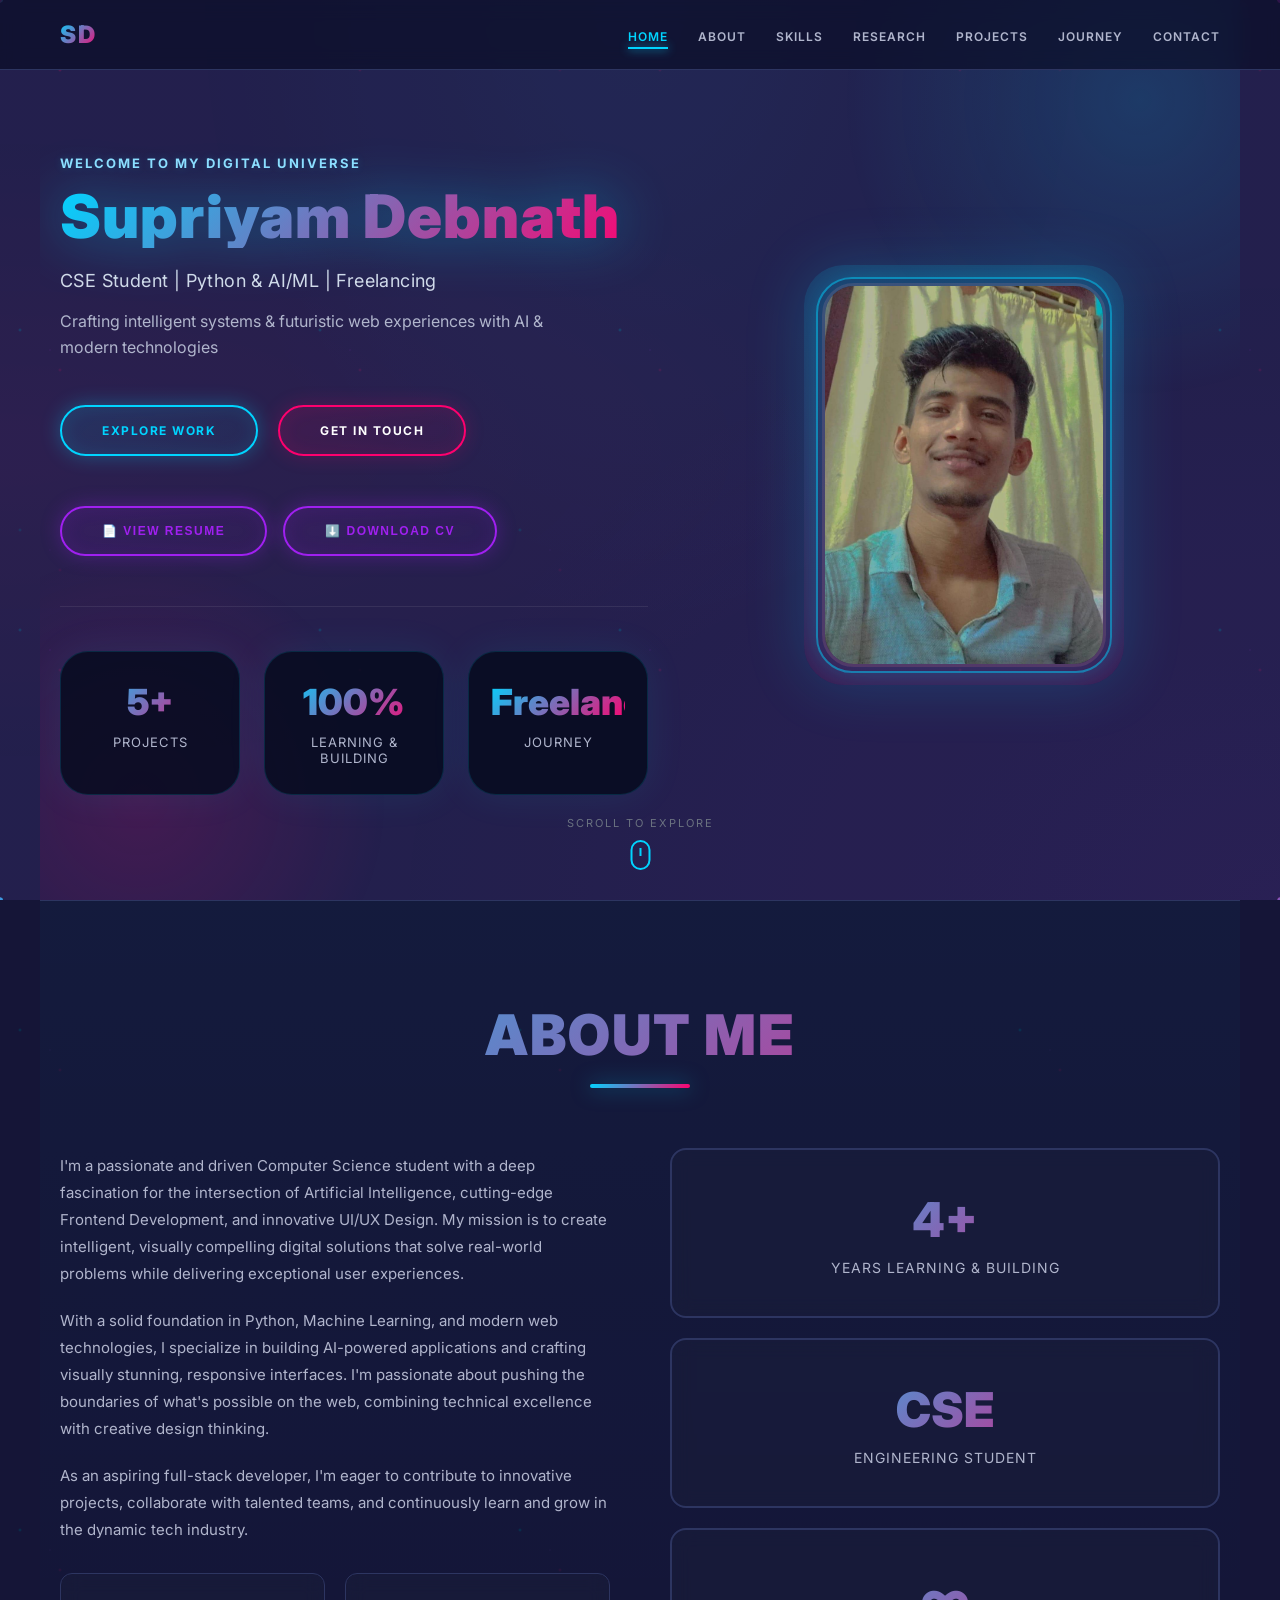
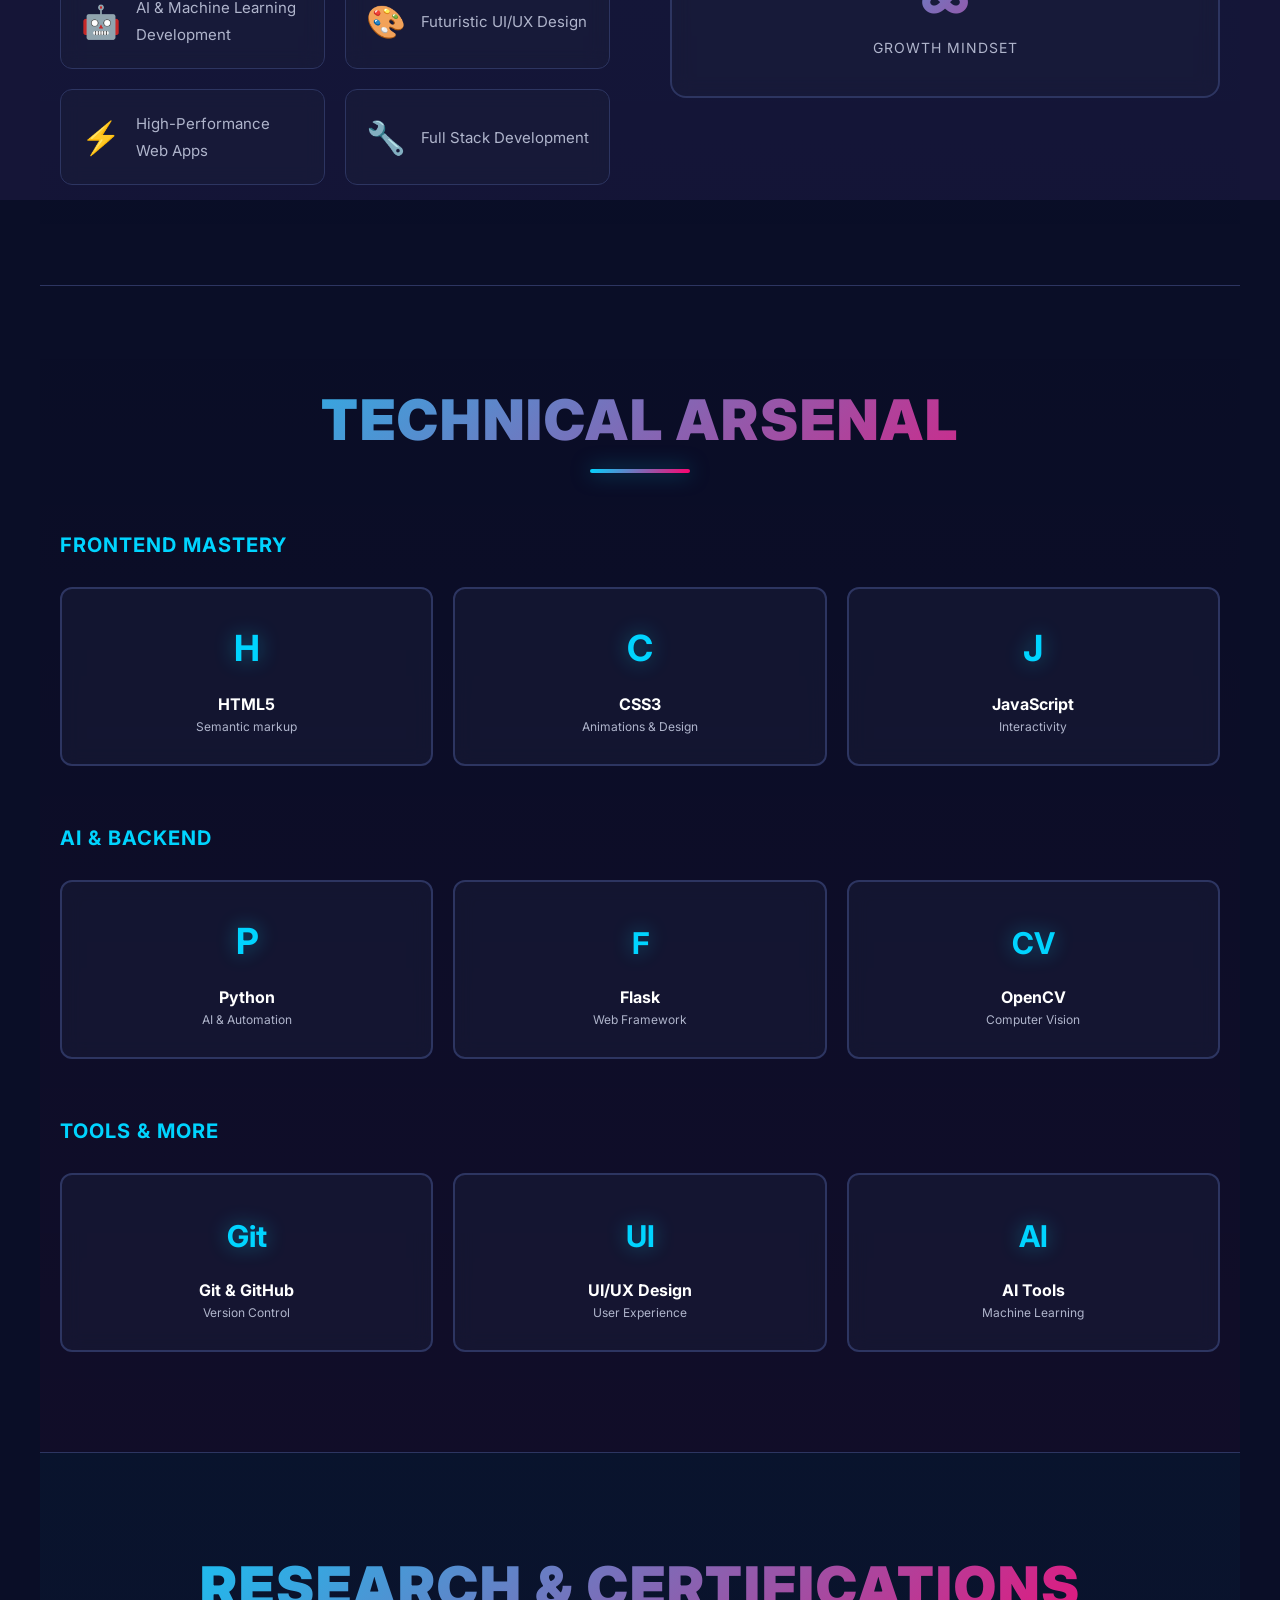
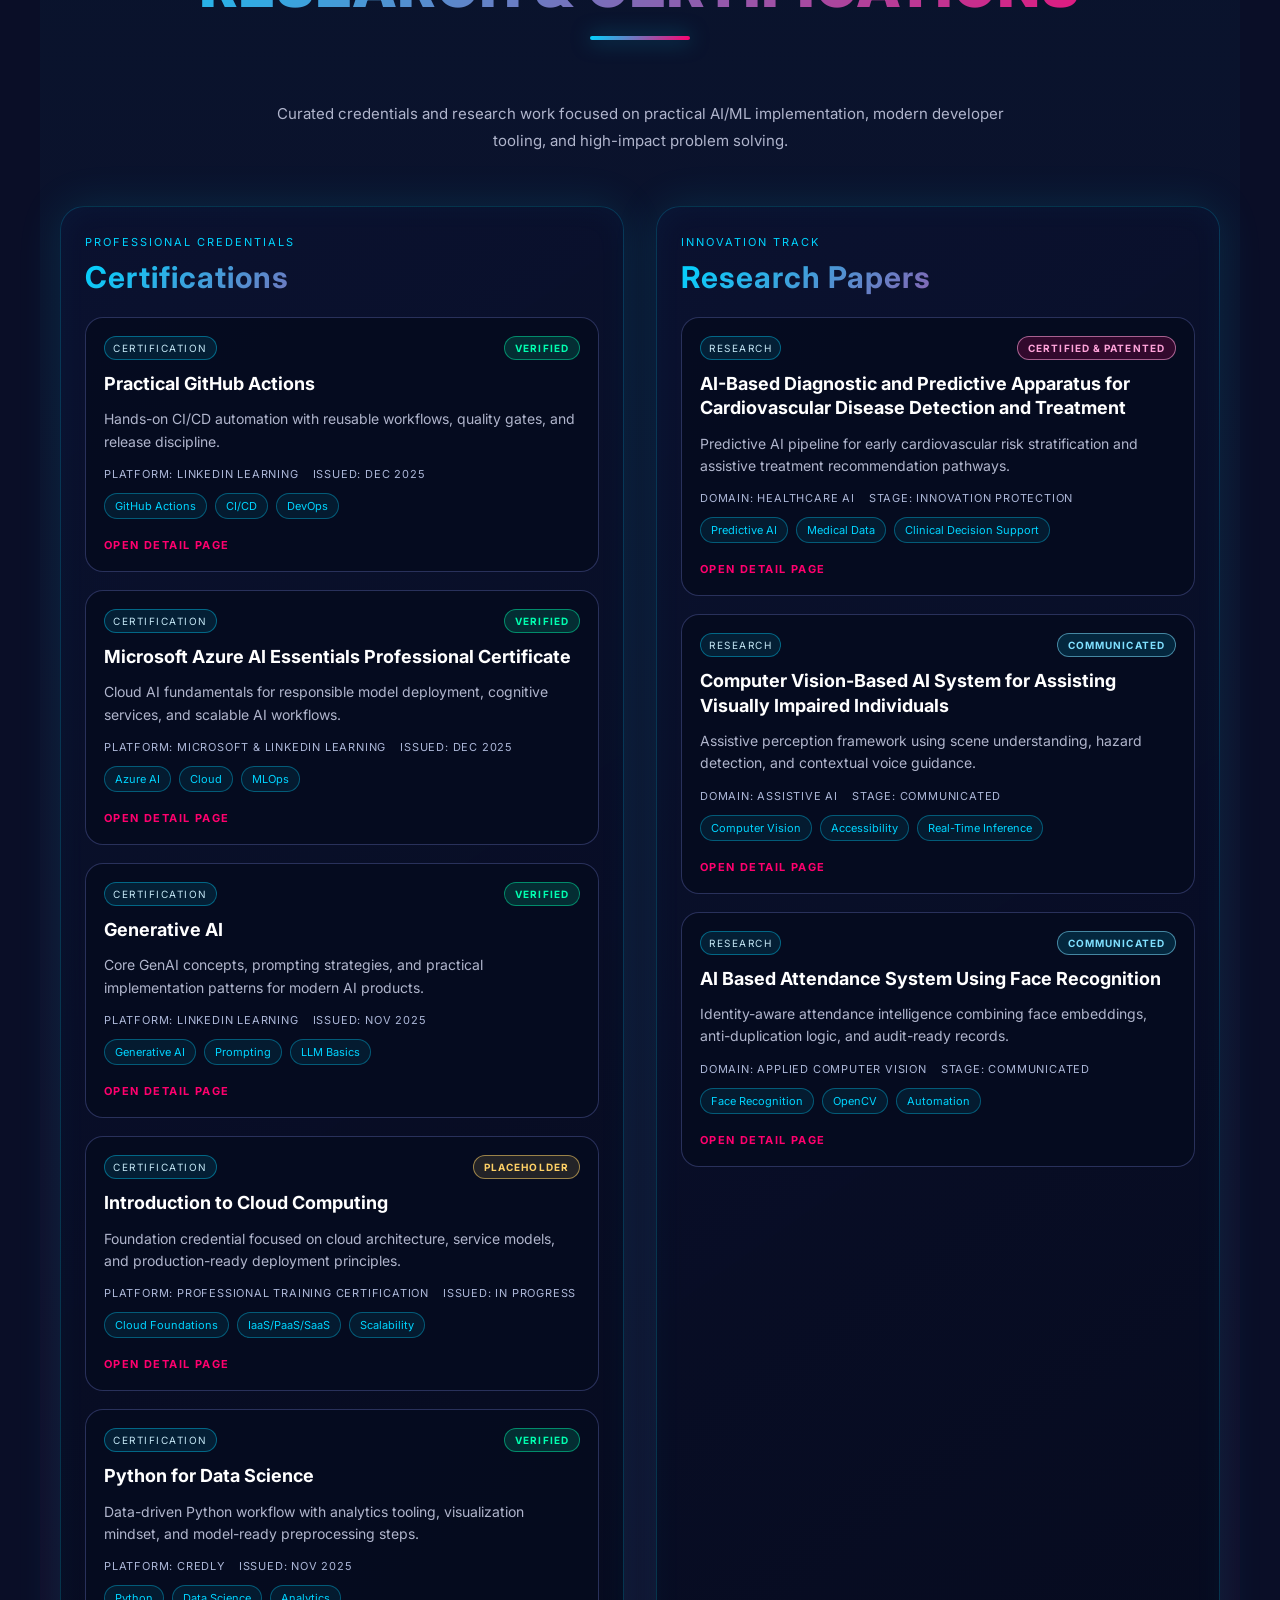
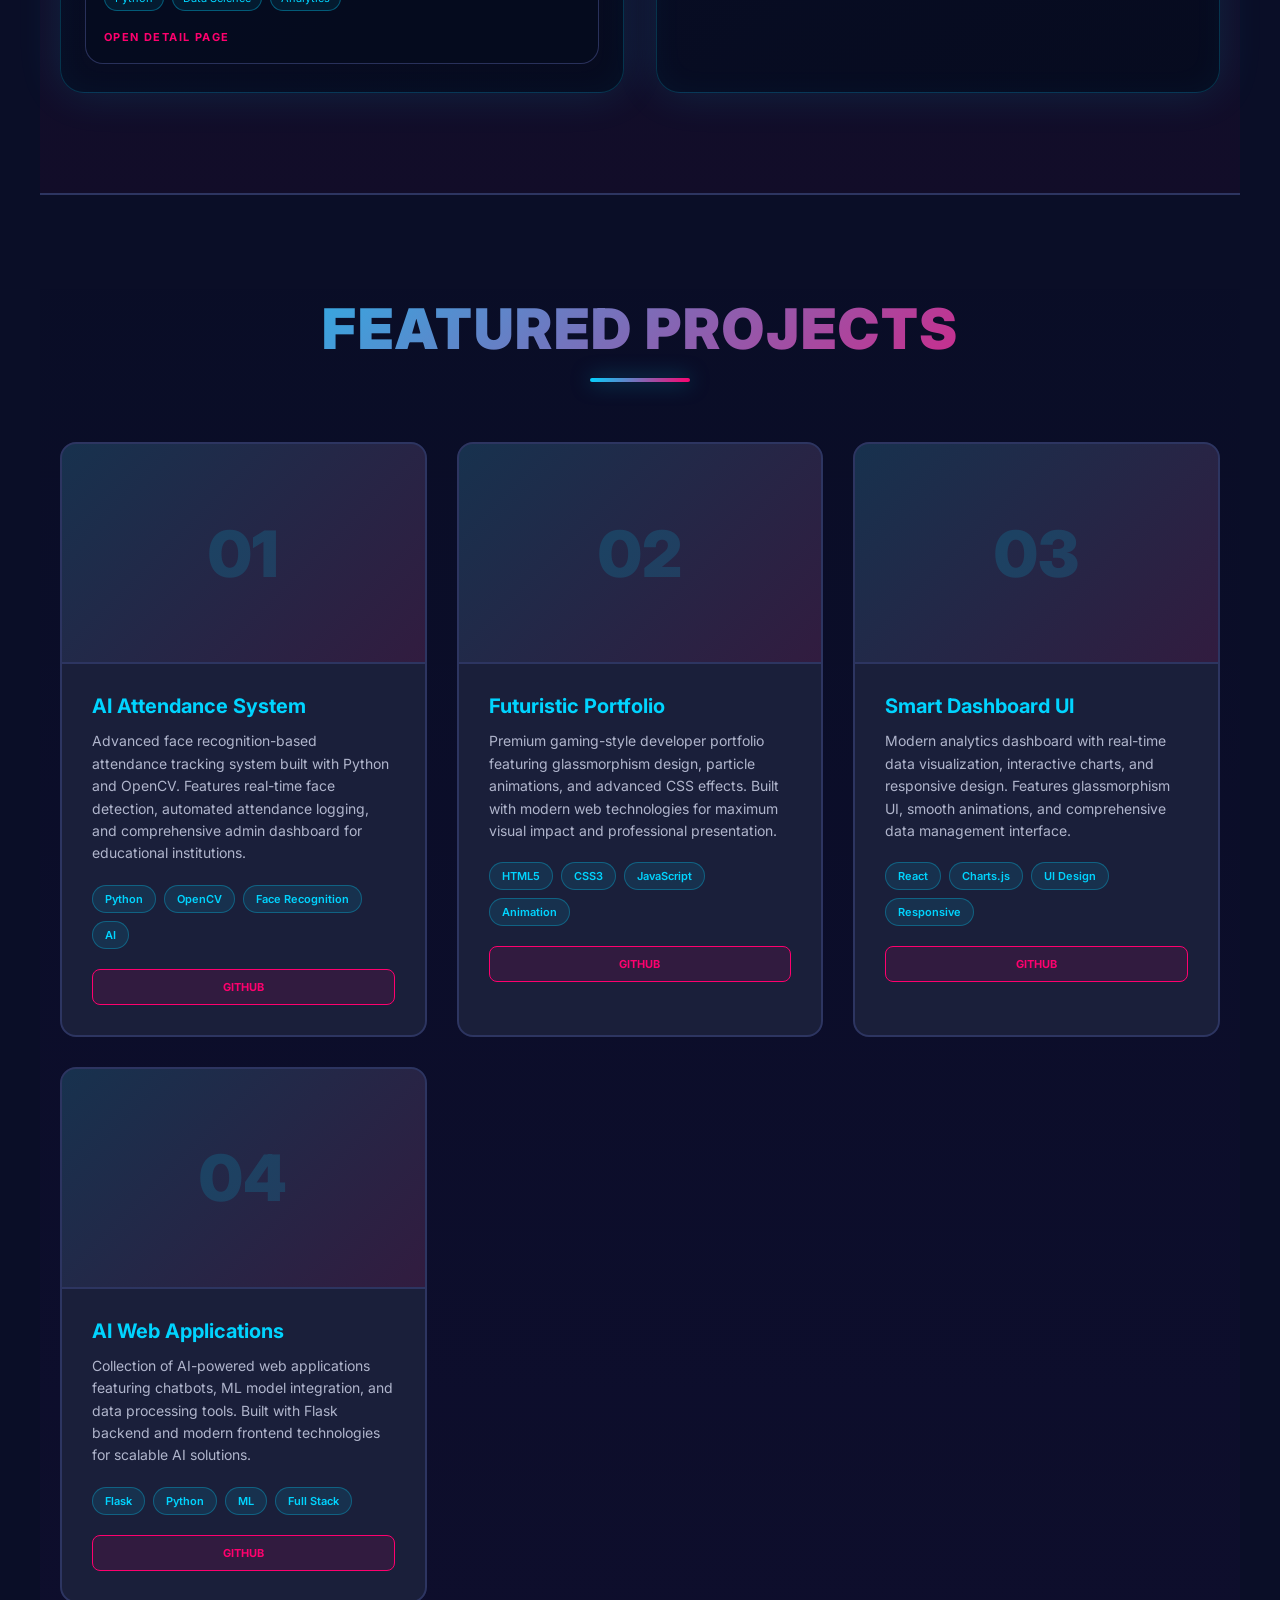
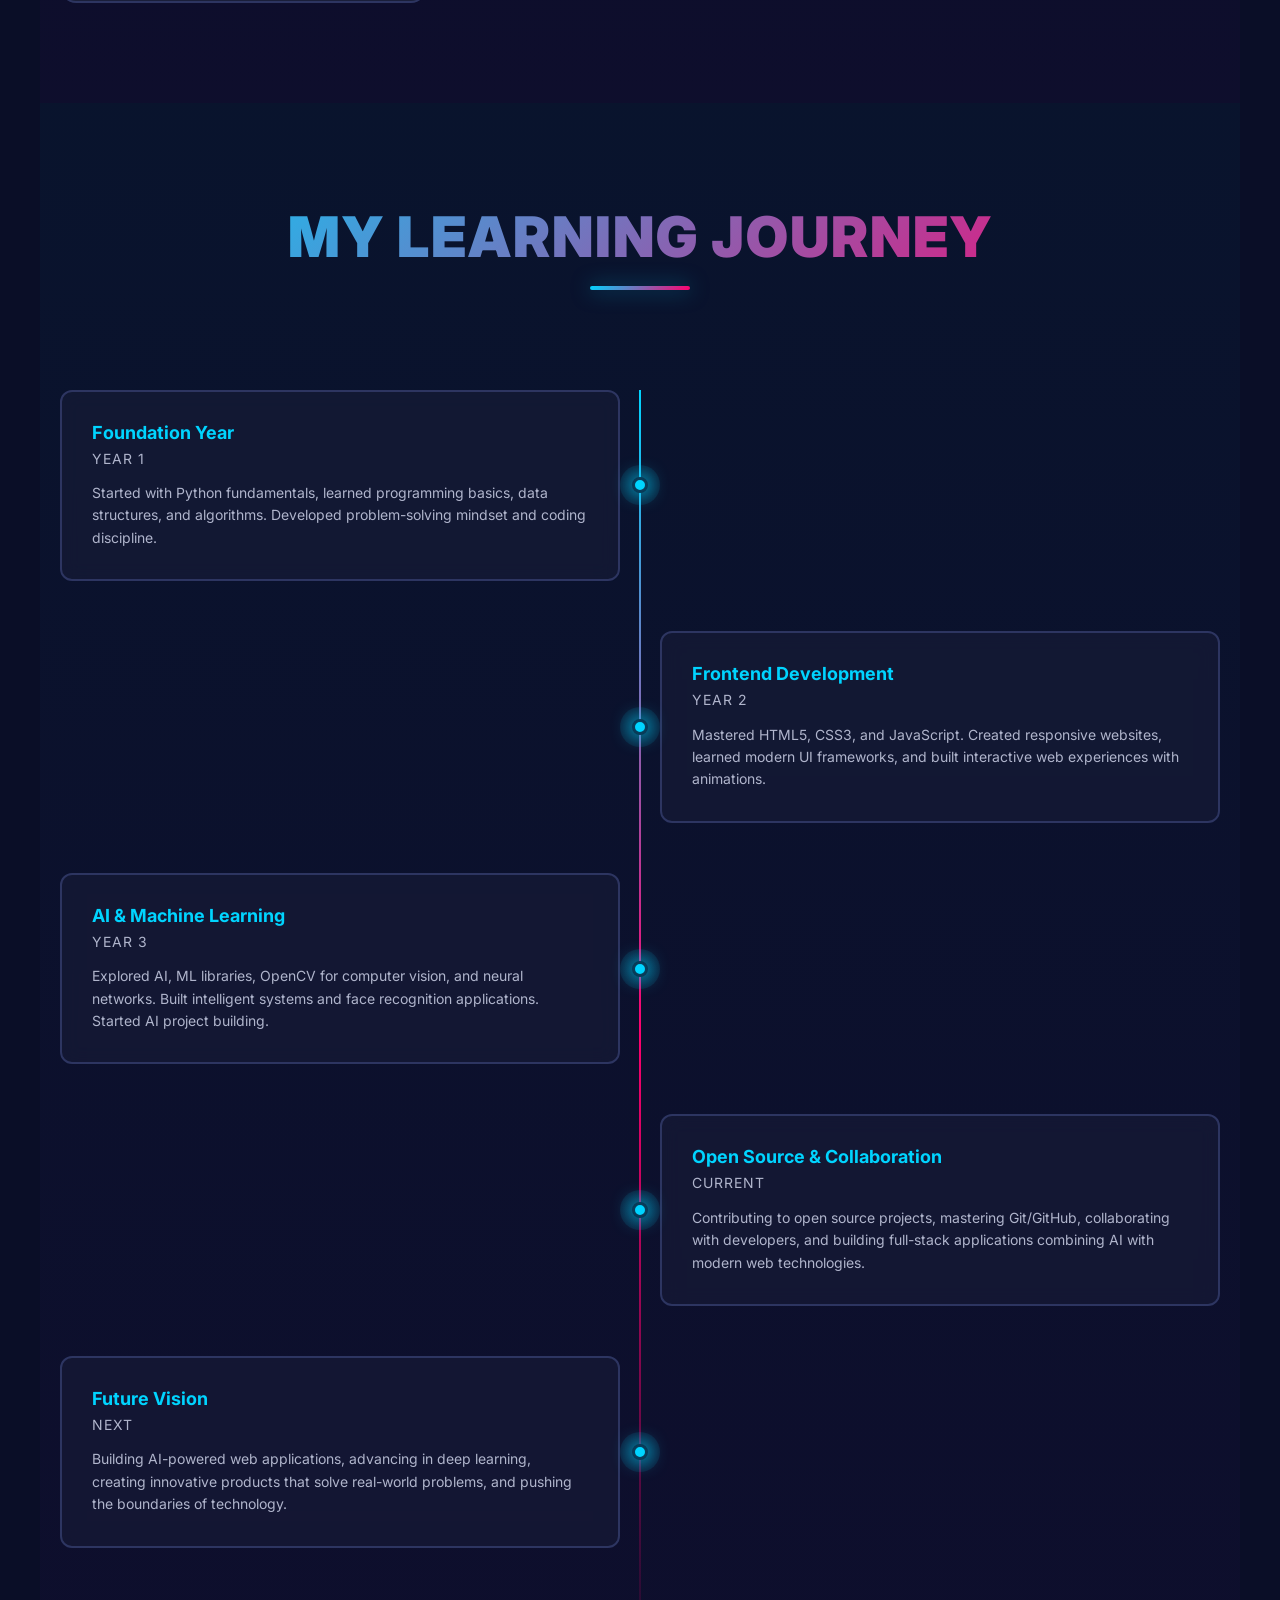
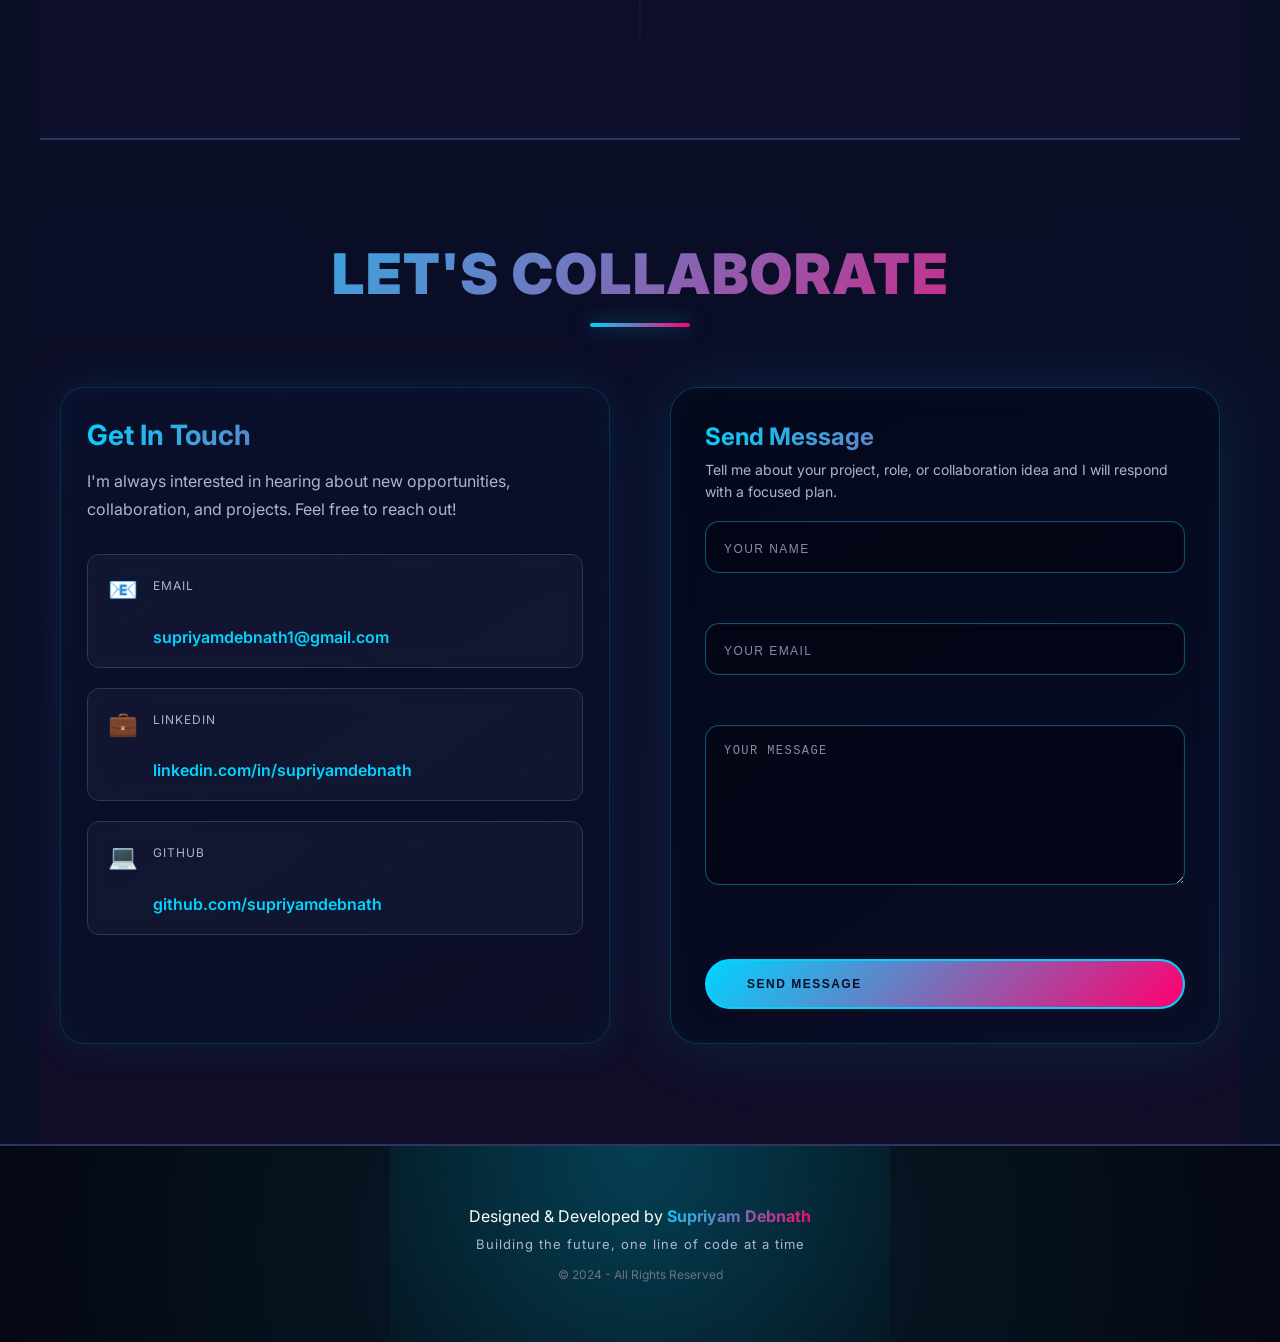
==== commit 0252c769: "Removed unwanted typing cursor globally" ====
--- a/index.html
+++ b/index.html
@@ -74,7 +74,7 @@
         <div class="hero-content">
             <div class="hero-text">
                 <p class="hero-subtitle">
-                    <span class="typed-text" id="typedText"></span>
+                    <span class="typed-text">WELCOME TO MY DIGITAL UNIVERSE</span>
                 </p>
                 <h1 class="hero-name">Supriyam Debnath</h1>
                 <p class="hero-desc">CSE Student | Python & AI/ML | Freelancing</p>
--- a/css/styles.css
+++ b/css/styles.css
@@ -35,6 +35,38 @@
 
 html {
     scroll-behavior: smooth;
+}
+
+/* Prevent accidental text-caret rendering on static content. */
+h1, h2, h3, h4, h5, h6,
+.section-title,
+.hero-subtitle,
+.hero-name,
+.hero-desc,
+.hero-tagline,
+.nav-link,
+.stat-number,
+.stat-label,
+.about-text p,
+.hero-text p,
+.section-header p,
+.highlight p {
+    caret-color: transparent;
+}
+
+/* Static display text should not look editable. */
+.hero-subtitle,
+.hero-name,
+.hero-desc,
+.hero-tagline,
+.section-title,
+.nav-link,
+.highlight p,
+.about-text p,
+.stat-label,
+.stat-number {
+    user-select: none;
+    -webkit-user-select: none;
 }
 
 body {
@@ -442,13 +474,13 @@
 
 .hero-subtitle {
     font-size: 13px;
-    letter-spacing: 2.2px;
-    color: #7cecff;
-    margin-bottom: 12px;
-    font-weight: 600;
+    letter-spacing: 2px;
+    color: #8edfff;
+    margin-bottom: 14px;
+    font-weight: 700;
     text-transform: uppercase;
     animation: slideInLeft 0.8s ease;
-    text-shadow: 0 0 10px rgba(0, 212, 255, 0.28);
+    text-shadow: 0 0 8px rgba(0, 212, 255, 0.2);
 }
 
 .hero-title {
@@ -1077,7 +1109,7 @@
 }
 
 .about-text {
-    padding-top: 6px;
+    padding-top: 2px;
 }
 
 .about-text > p:first-child {
@@ -2218,12 +2250,13 @@
     .hero-text {
         text-align: center;
         margin: 0 auto;
+        max-width: 100%;
     }
 
     .hero-tagline {
         margin-inline: auto;
-        margin-bottom: 30px;
-        max-width: 100%;
+        margin-bottom: 28px;
+        max-width: 96%;
     }
 
     .hero-visual {
@@ -2296,13 +2329,14 @@
     .hero-buttons {
         flex-direction: column;
         gap: 14px;
-        margin-bottom: 30px;
+        margin-bottom: 22px;
     }
 
     .hero-resume-buttons {
         flex-direction: column;
-        gap: 12px;
-        margin-top: 18px;
+        gap: 10px;
+        margin-top: 14px;
+        margin-bottom: 8px;
     }
 
     .btn {
@@ -2324,15 +2358,25 @@
     }
 
     .hero-desc {
-        margin-bottom: 12px;
+        margin-bottom: 10px;
+        line-height: 1.55;
+    }
+
+    .about-text {
+        padding-top: 0;
+    }
+
+    .about-text p {
+        margin-bottom: 16px;
     }
 }
 
 @media (max-width: 480px) {
     .hero-subtitle {
-        font-size: 12px;
-        letter-spacing: 1.6px;
-        line-height: 1.45;
+        font-size: 11.5px;
+        letter-spacing: 1.35px;
+        line-height: 1.55;
+        margin-bottom: 12px;
     }
 
     .hero-name {
@@ -2346,6 +2390,19 @@
     .hero-tagline {
         font-size: 14px;
         line-height: 1.65;
+        margin-bottom: 24px;
+    }
+
+    .hero-visual {
+        margin-top: 2px;
+    }
+
+    .profile-frame {
+        max-width: 260px;
+    }
+
+    .about-container {
+        gap: 26px;
     }
 
     .section-title {
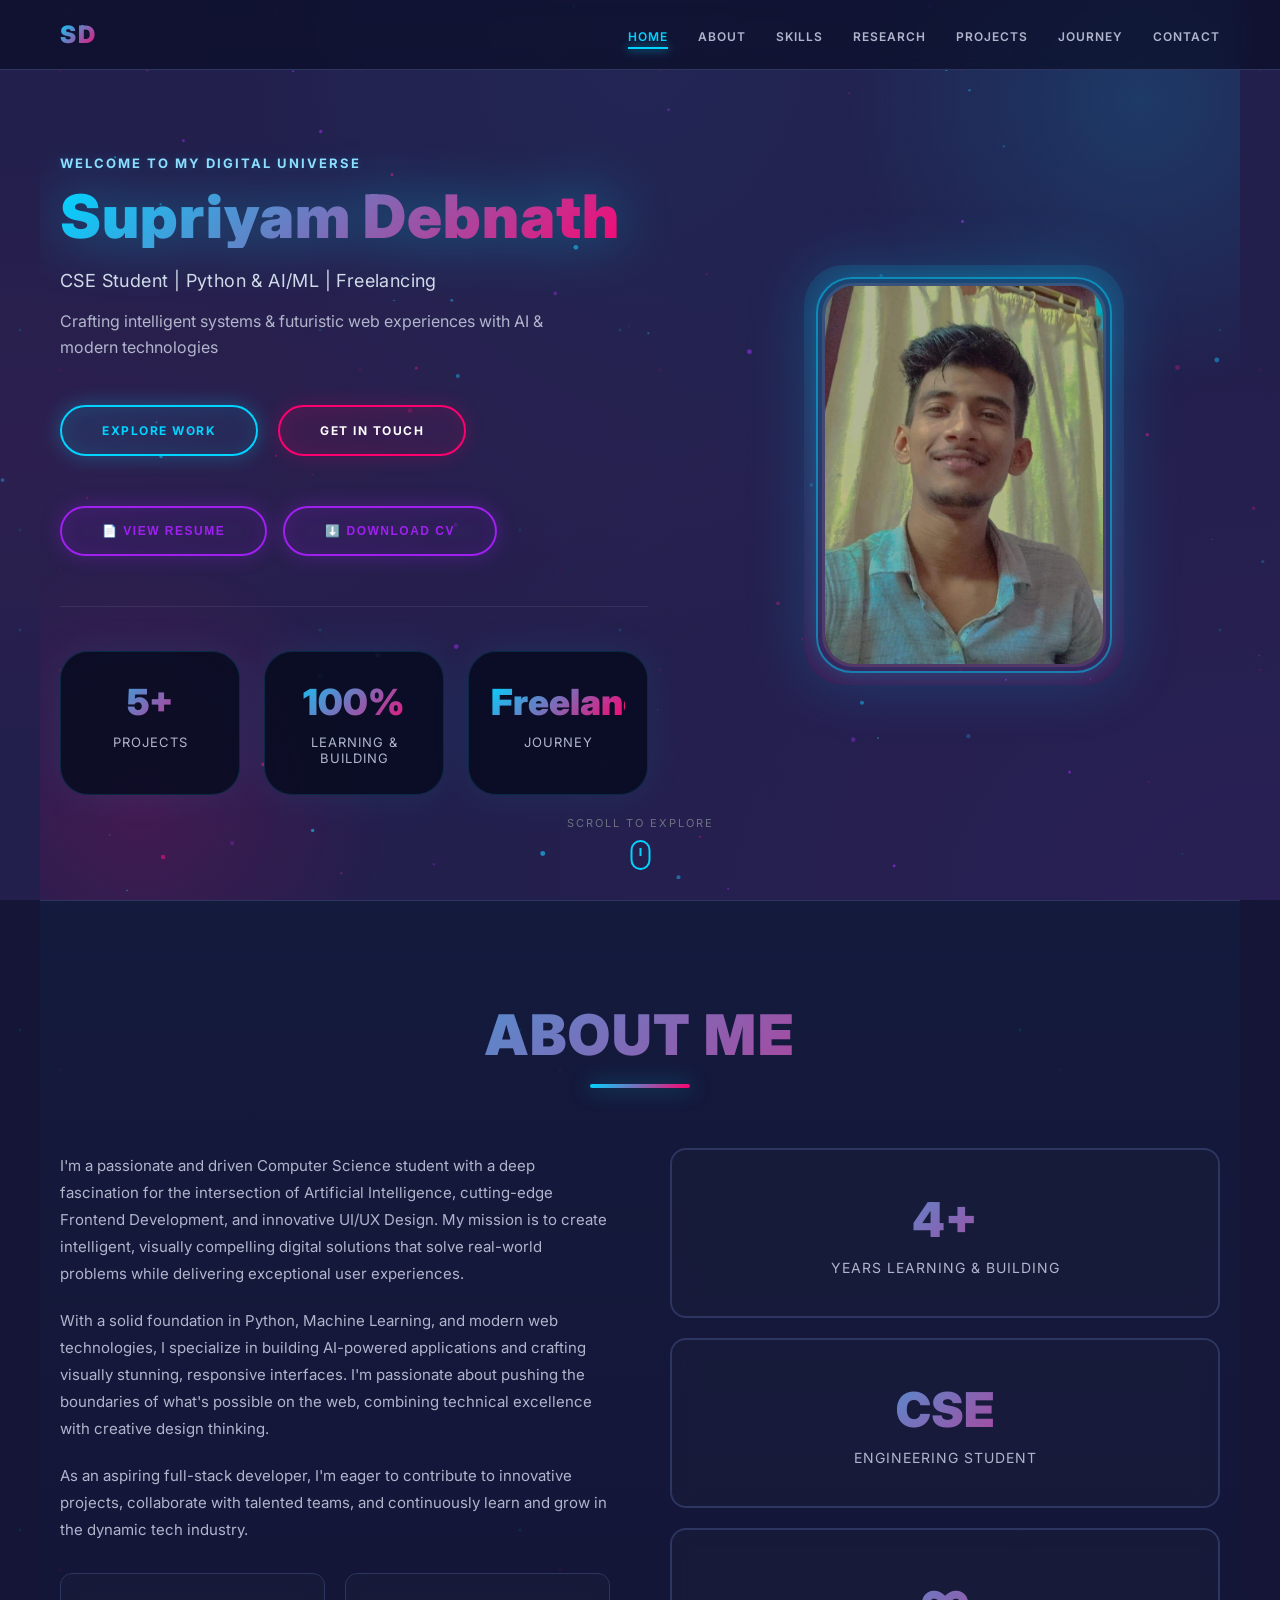
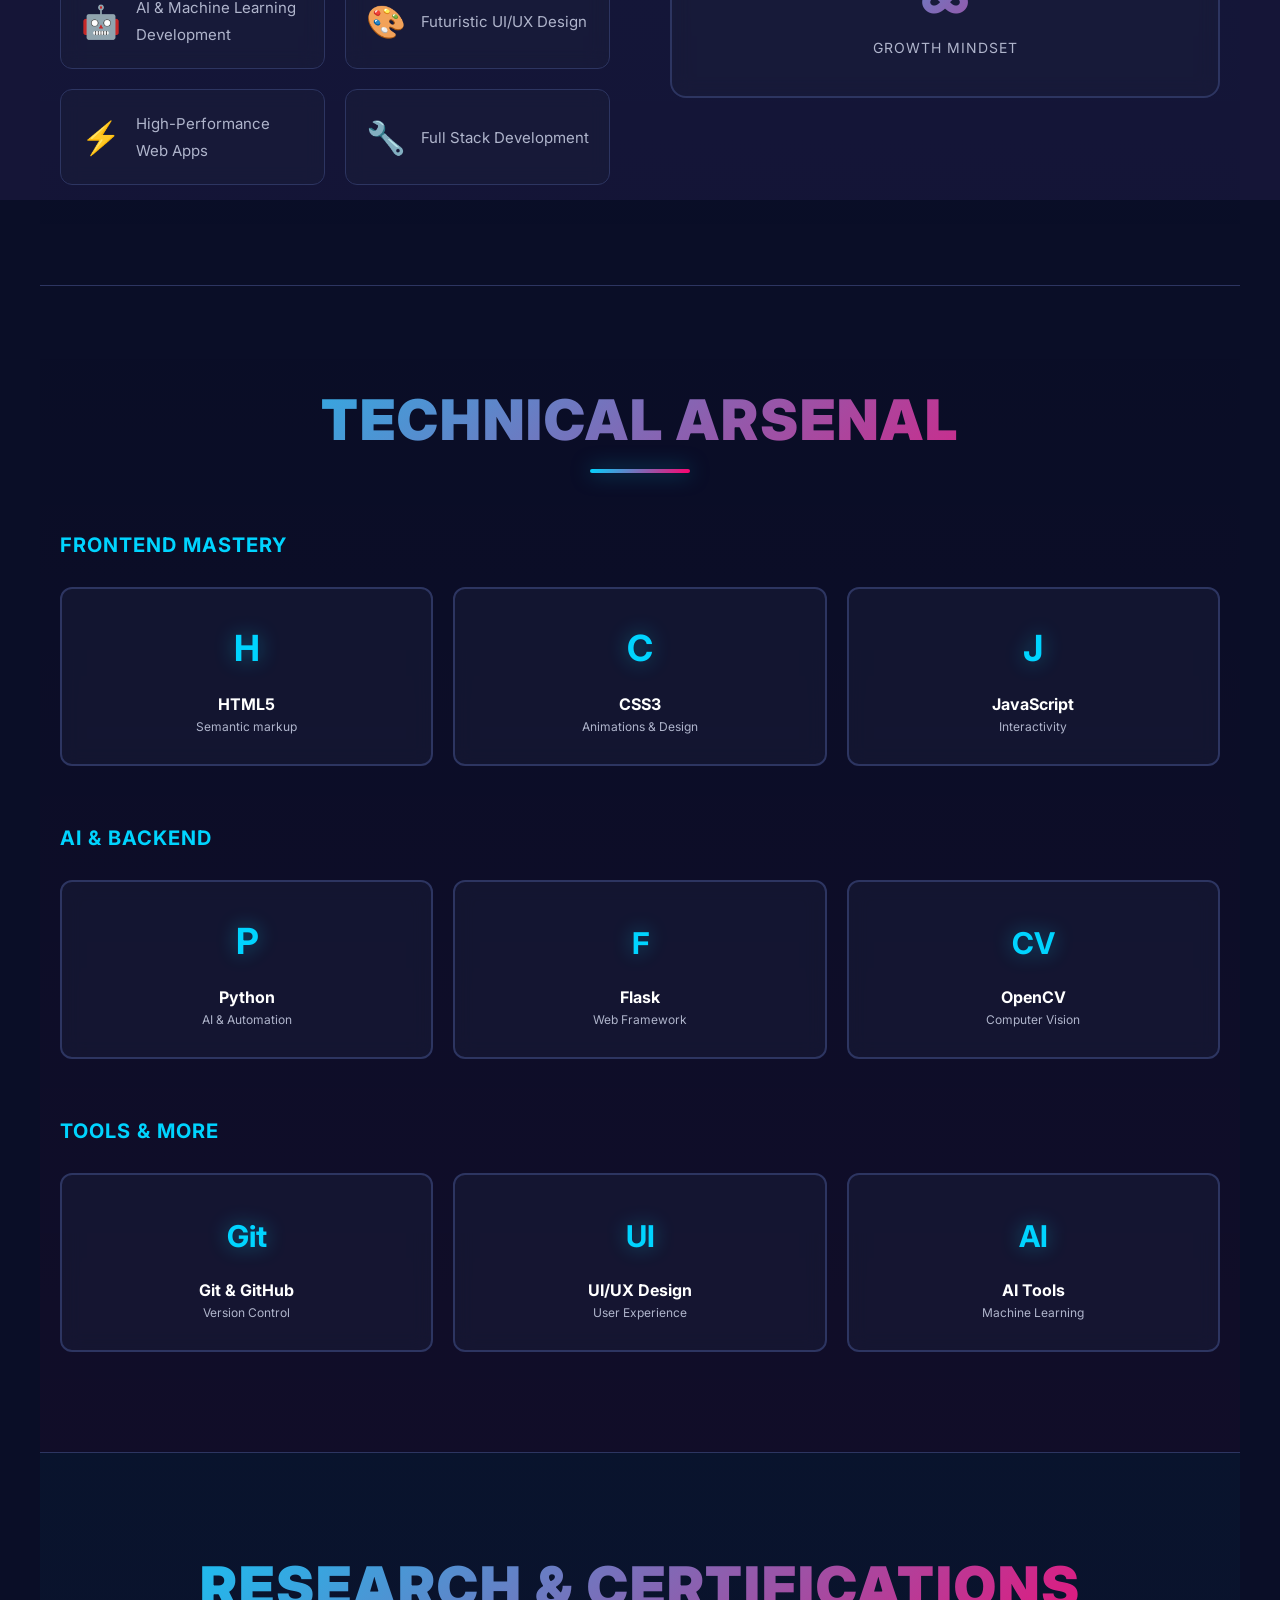
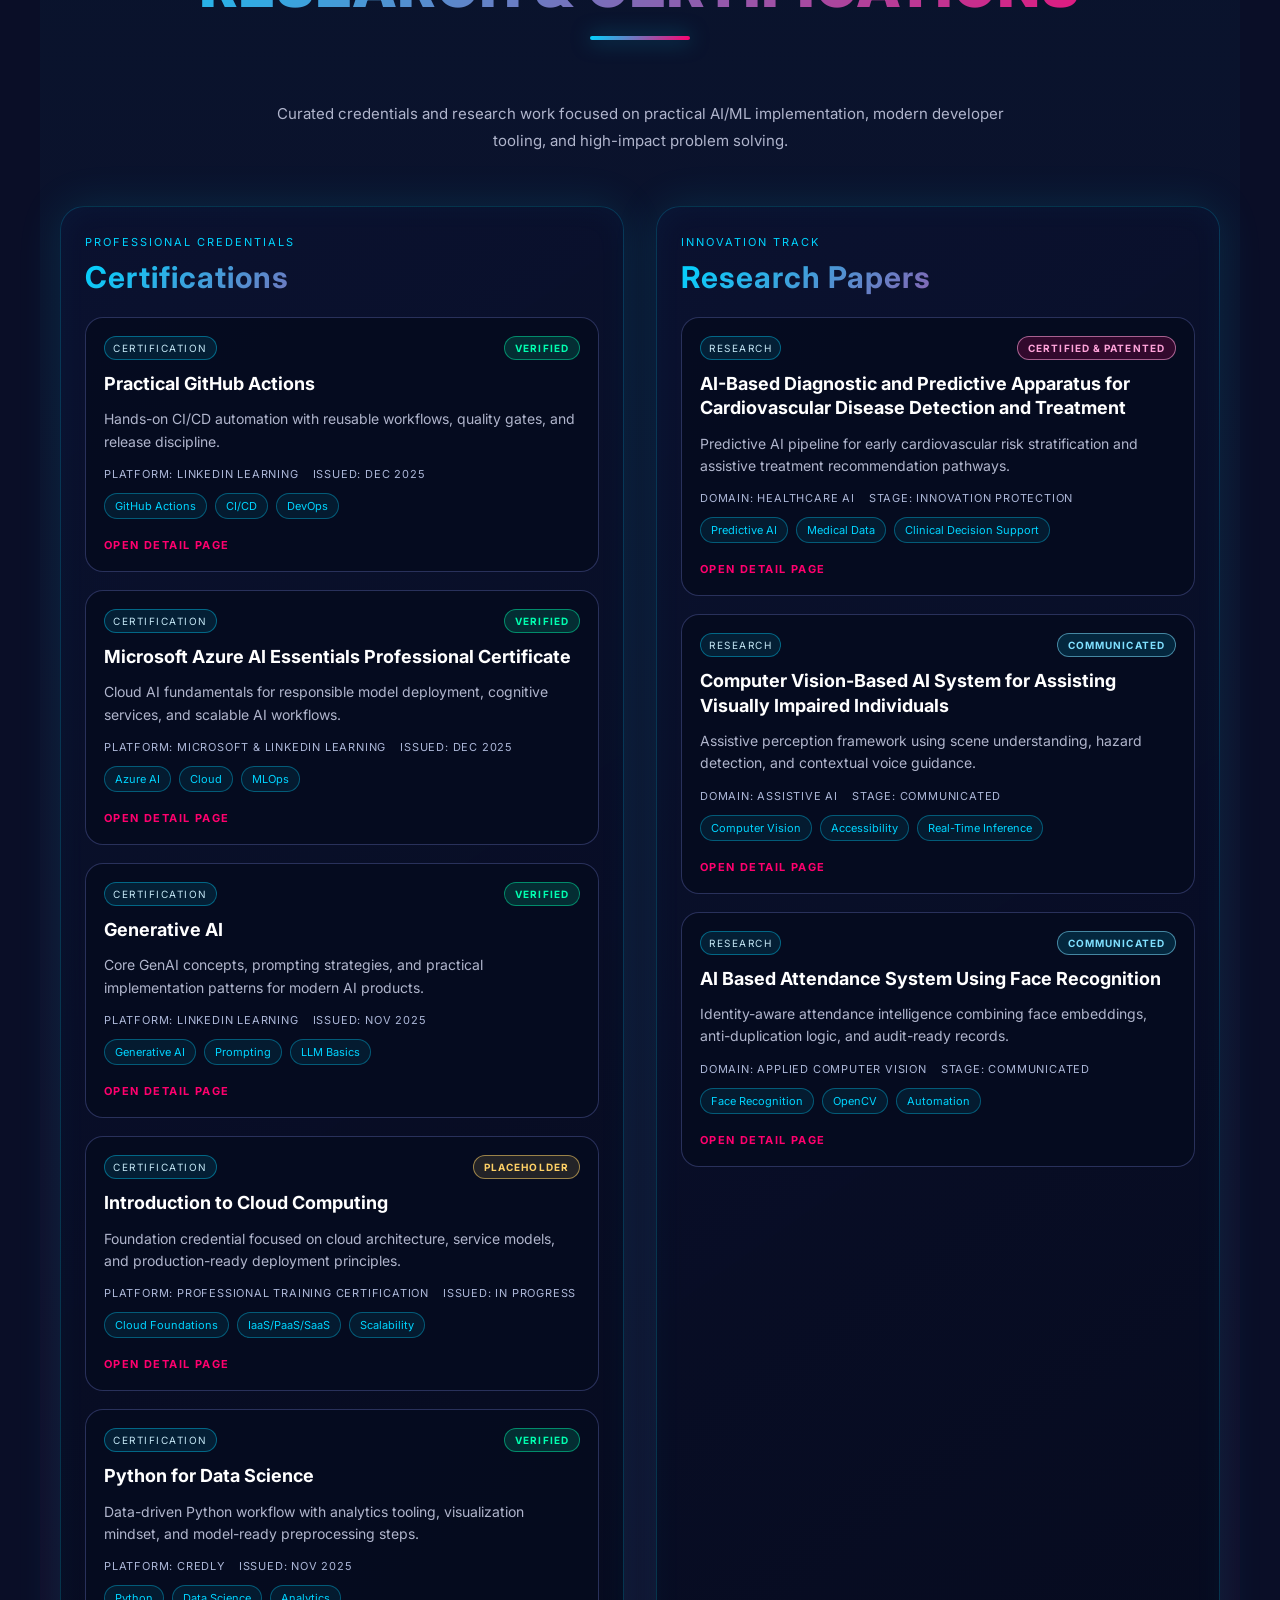
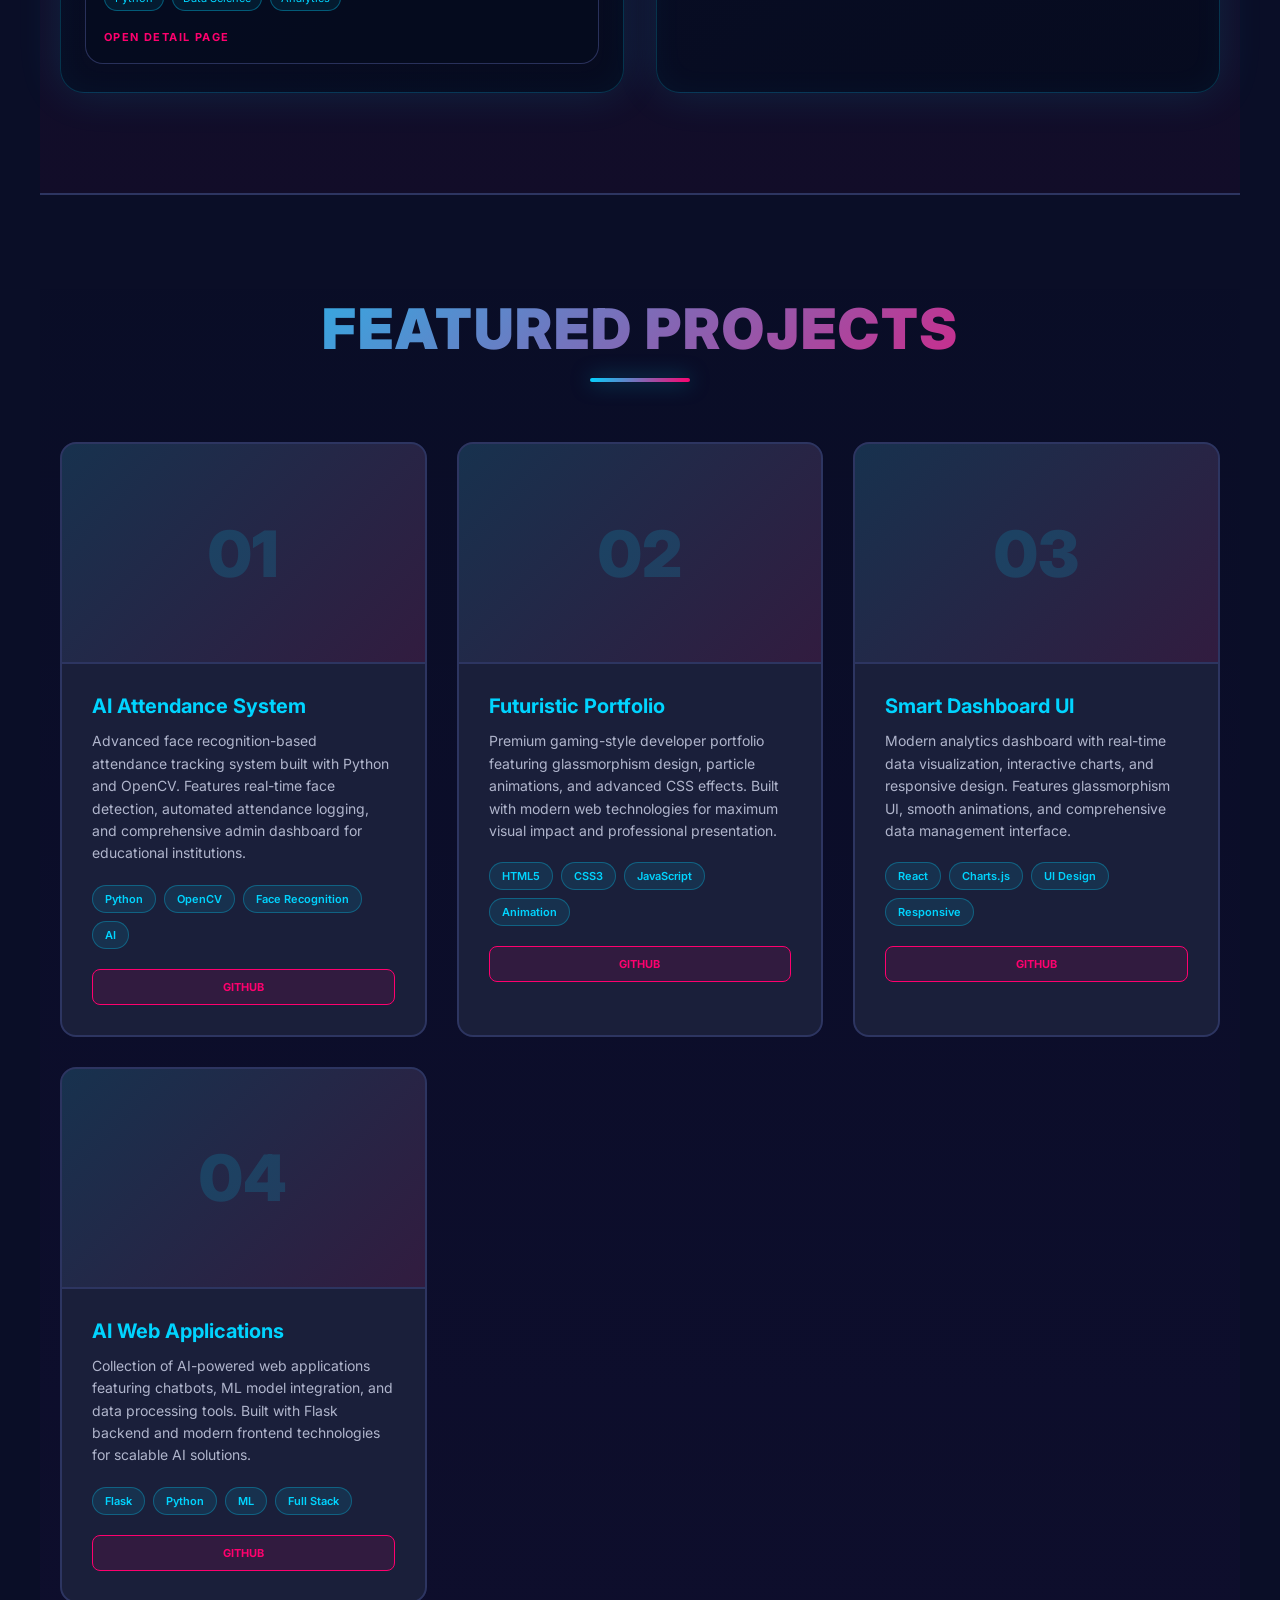
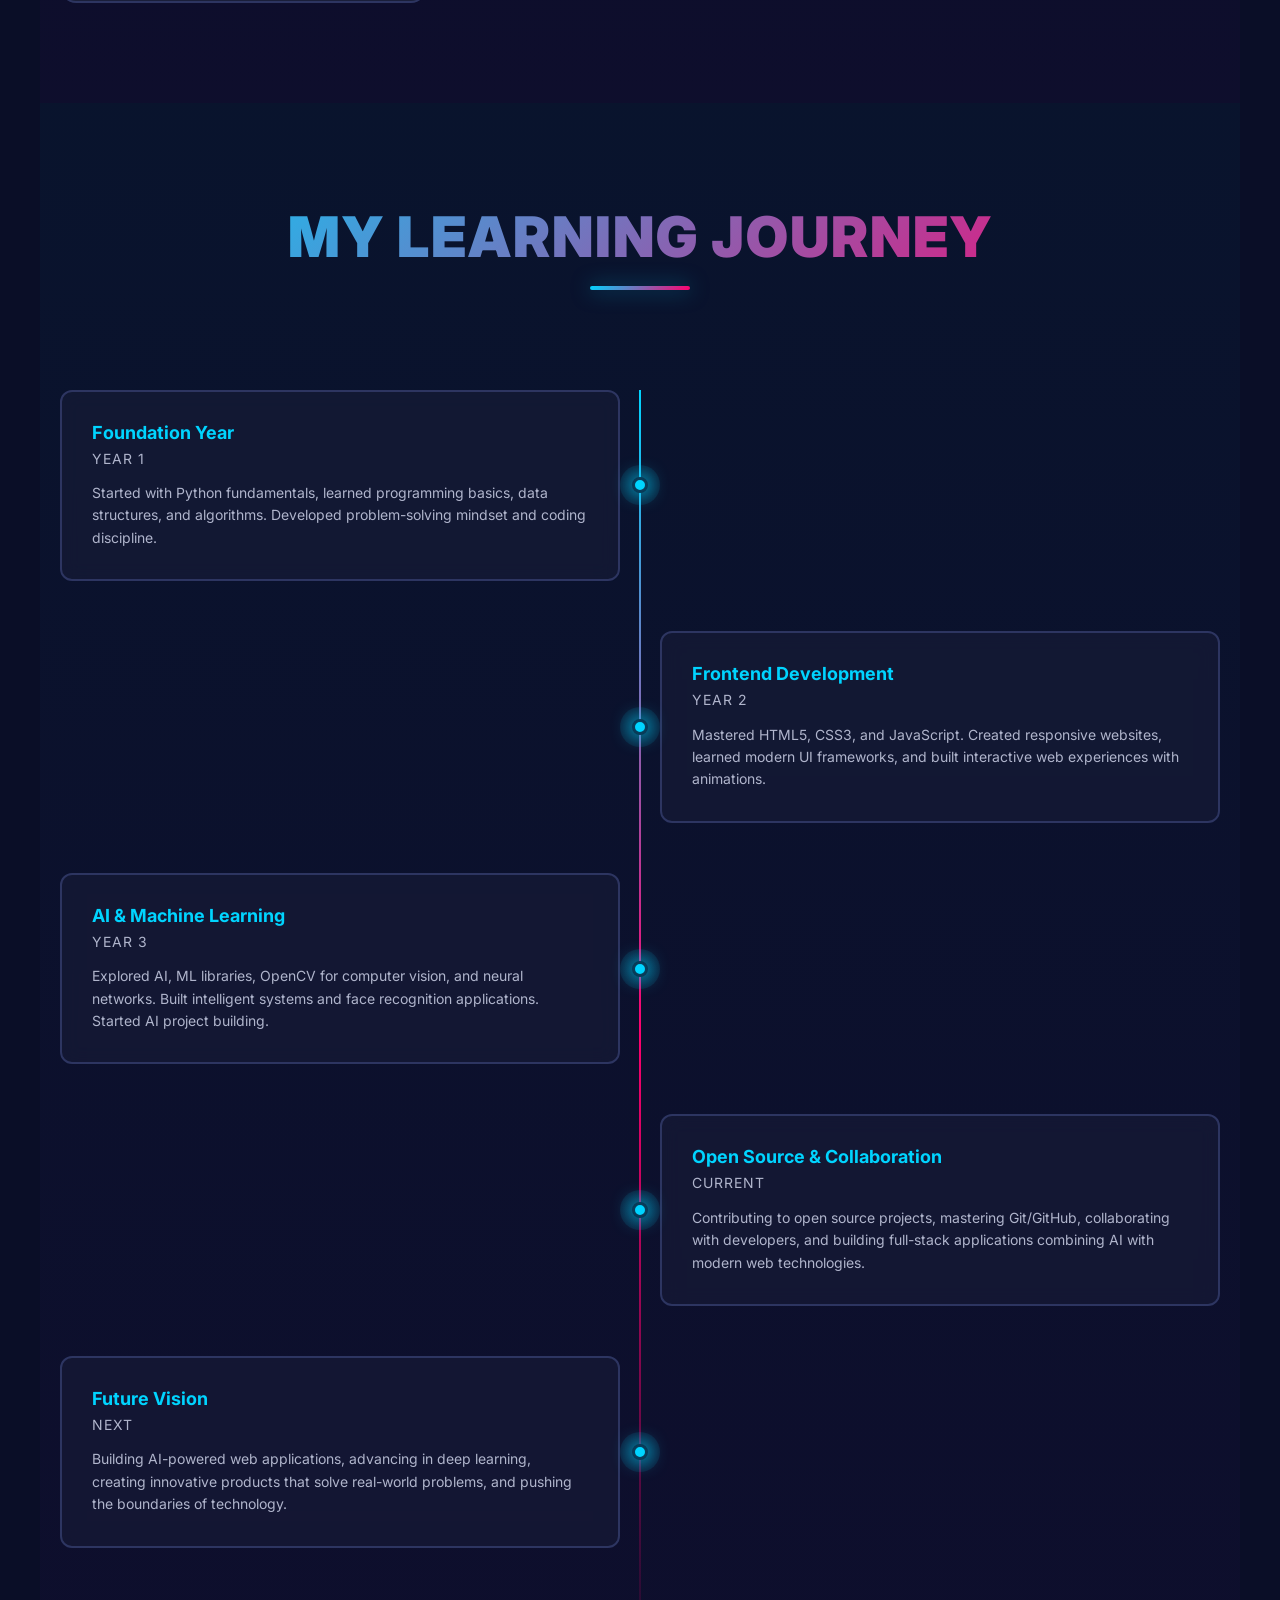
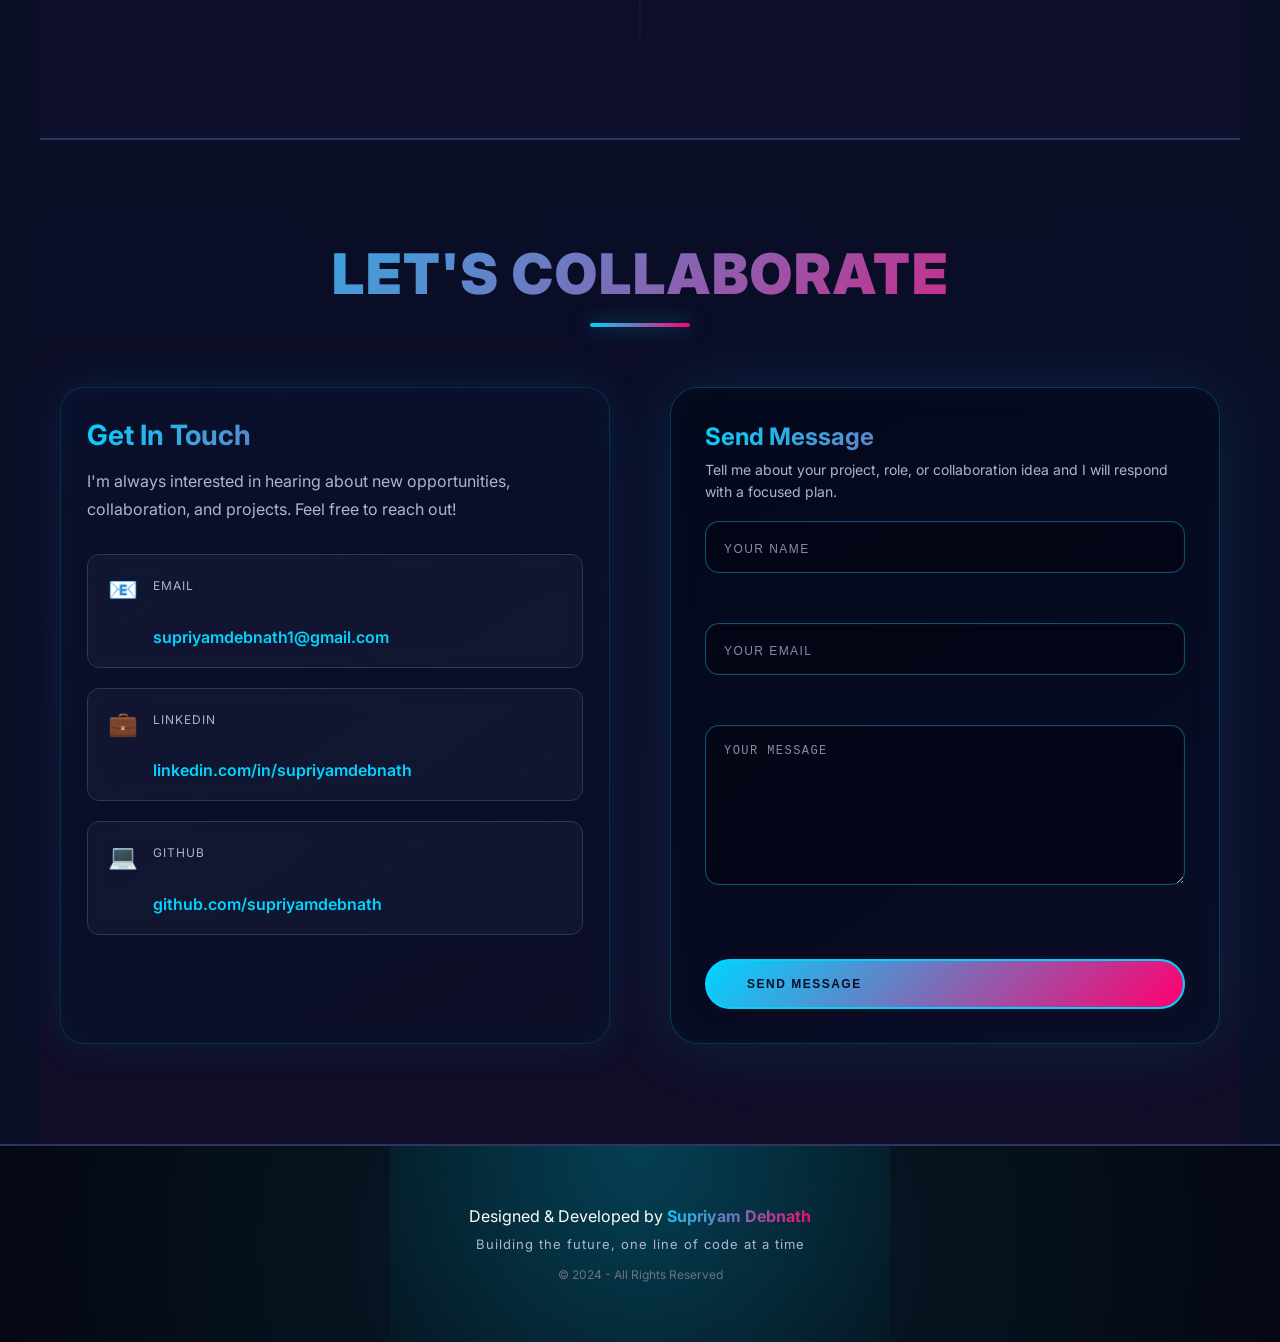
==== commit 4603461f: "Removed unwanted typing cursor globally" ====
--- a/index.html
+++ b/index.html
@@ -702,10 +702,7 @@
                 </div>
             </div>
 
-            <form class="contact-form" id="contactForm" action="https://formsubmit.co/supriyamdebnath1@gmail.com" method="POST" novalidate>
-                <input type="hidden" name="_captcha" value="false">
-                <input type="hidden" name="_next" value="https://supriyamdebnath.github.io/my-portfolio/#contact">
-                <input type="hidden" name="_subject" value="New Contact Form Submission">
+            <form class="contact-form" id="contactForm" action="https://formspree.io/f/xbdwvrjl" method="POST" novalidate>
                 <div class="contact-form-head">
                     <h3>Send Message</h3>
                     <p>Tell me about your project, role, or collaboration idea and I will respond with a focused plan.</p>
@@ -725,8 +722,8 @@
                     <span class="form-focus"></span>
                     <span class="form-error" aria-live="polite"></span>
                 </div>
-                <button type="submit" class="btn btn-submit">
-                    <span>SEND MESSAGE</span>
+                <button type="submit" class="btn btn-submit" id="sendMessageBtn">
+                    <span class="btn-label">SEND MESSAGE</span>
                     <div class="btn-glow"></div>
                 </button>
                 <p class="form-message" id="formMessage"></p>
--- a/css/styles.css
+++ b/css/styles.css
@@ -647,6 +647,34 @@
 .btn-submit:active {
     transform: translateY(1px) scale(0.99);
     box-shadow: 0 0 24px rgba(0, 212, 255, 0.45), inset 0 0 12px rgba(255, 255, 255, 0.2);
+}
+
+.btn-submit:disabled,
+.btn-submit.is-loading {
+    opacity: 0.78;
+    cursor: not-allowed;
+    filter: saturate(0.9);
+    box-shadow: 0 0 20px rgba(0, 212, 255, 0.25), inset 0 0 12px rgba(255, 255, 255, 0.08);
+}
+
+.btn-submit .btn-label {
+    display: inline-flex;
+    align-items: center;
+    gap: 10px;
+}
+
+.btn-submit.is-loading .btn-label::after {
+    content: '';
+    width: 14px;
+    height: 14px;
+    border-radius: 50%;
+    border: 2px solid rgba(255, 255, 255, 0.28);
+    border-top-color: rgba(255, 255, 255, 0.95);
+    animation: spinLoader 0.8s linear infinite;
+}
+
+@keyframes spinLoader {
+    to { transform: rotate(360deg); }
 }
 
 /* ========== RESUME BUTTONS ========== */
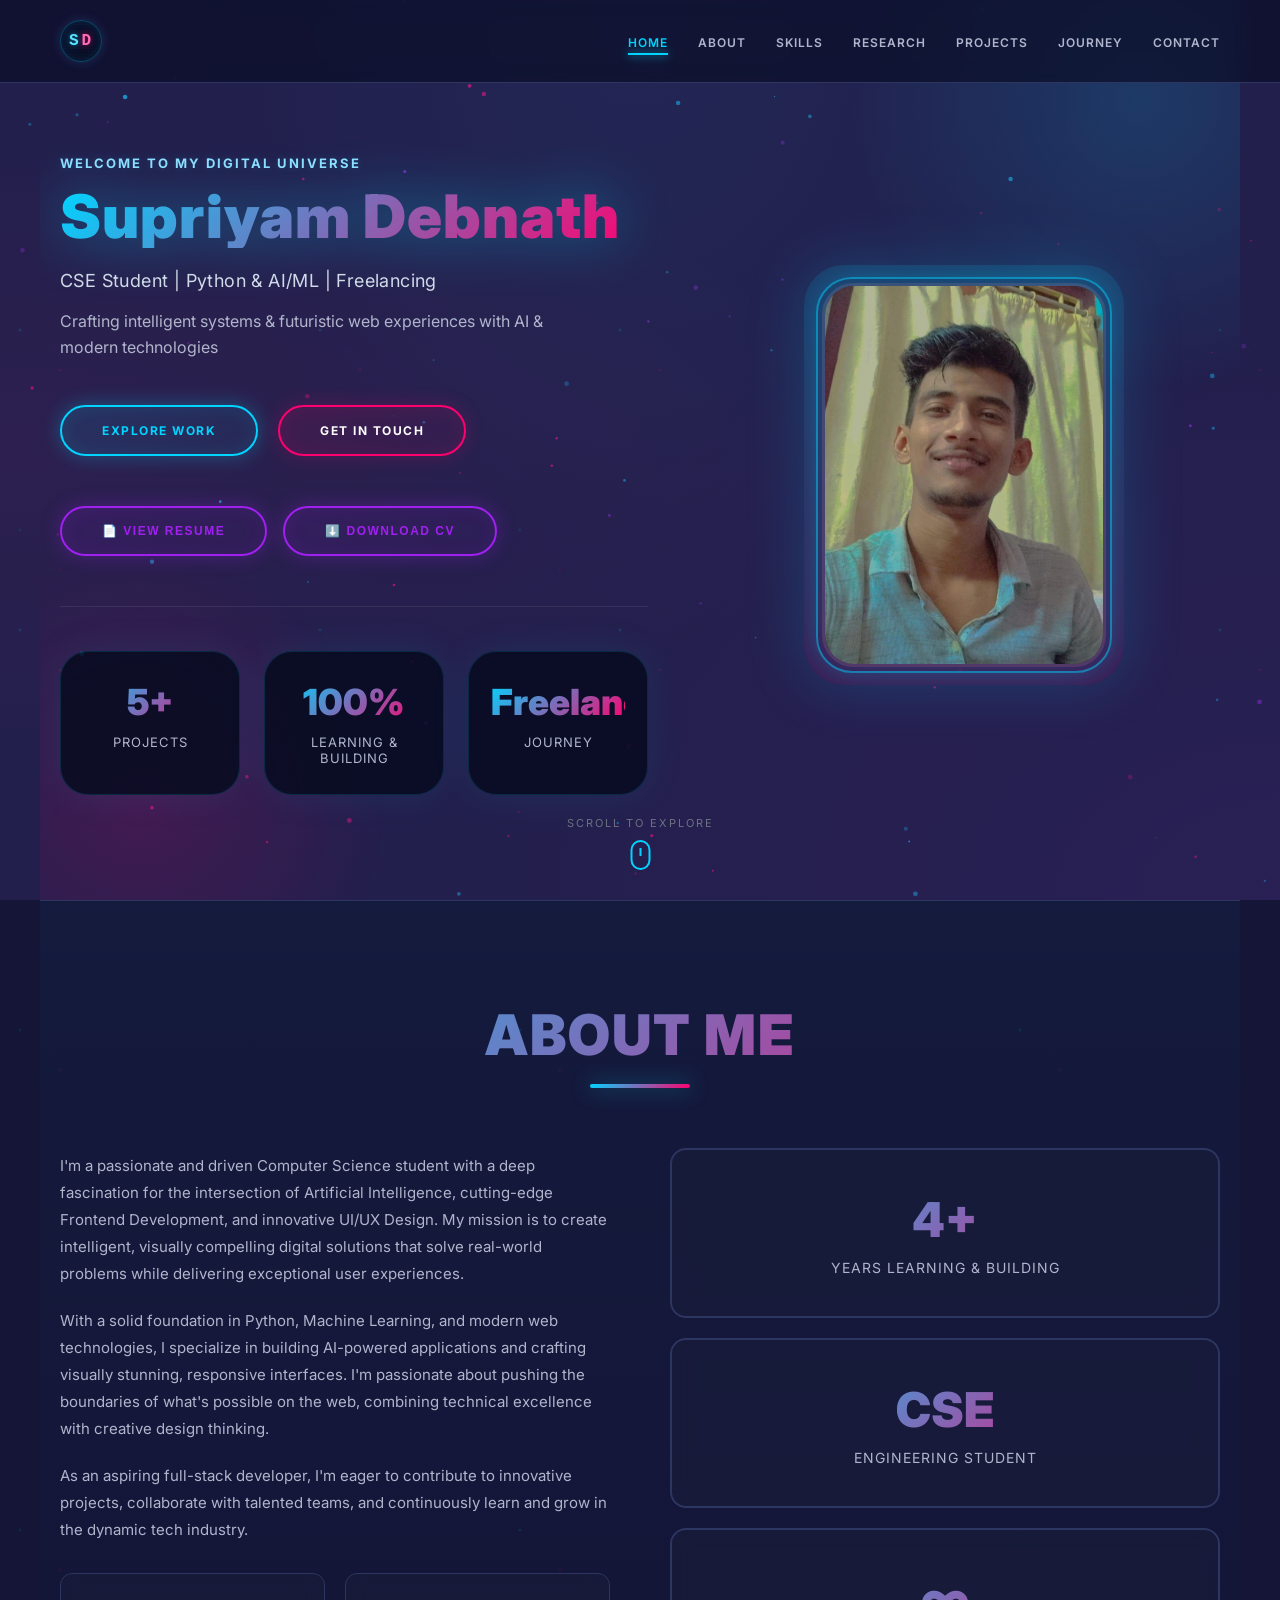
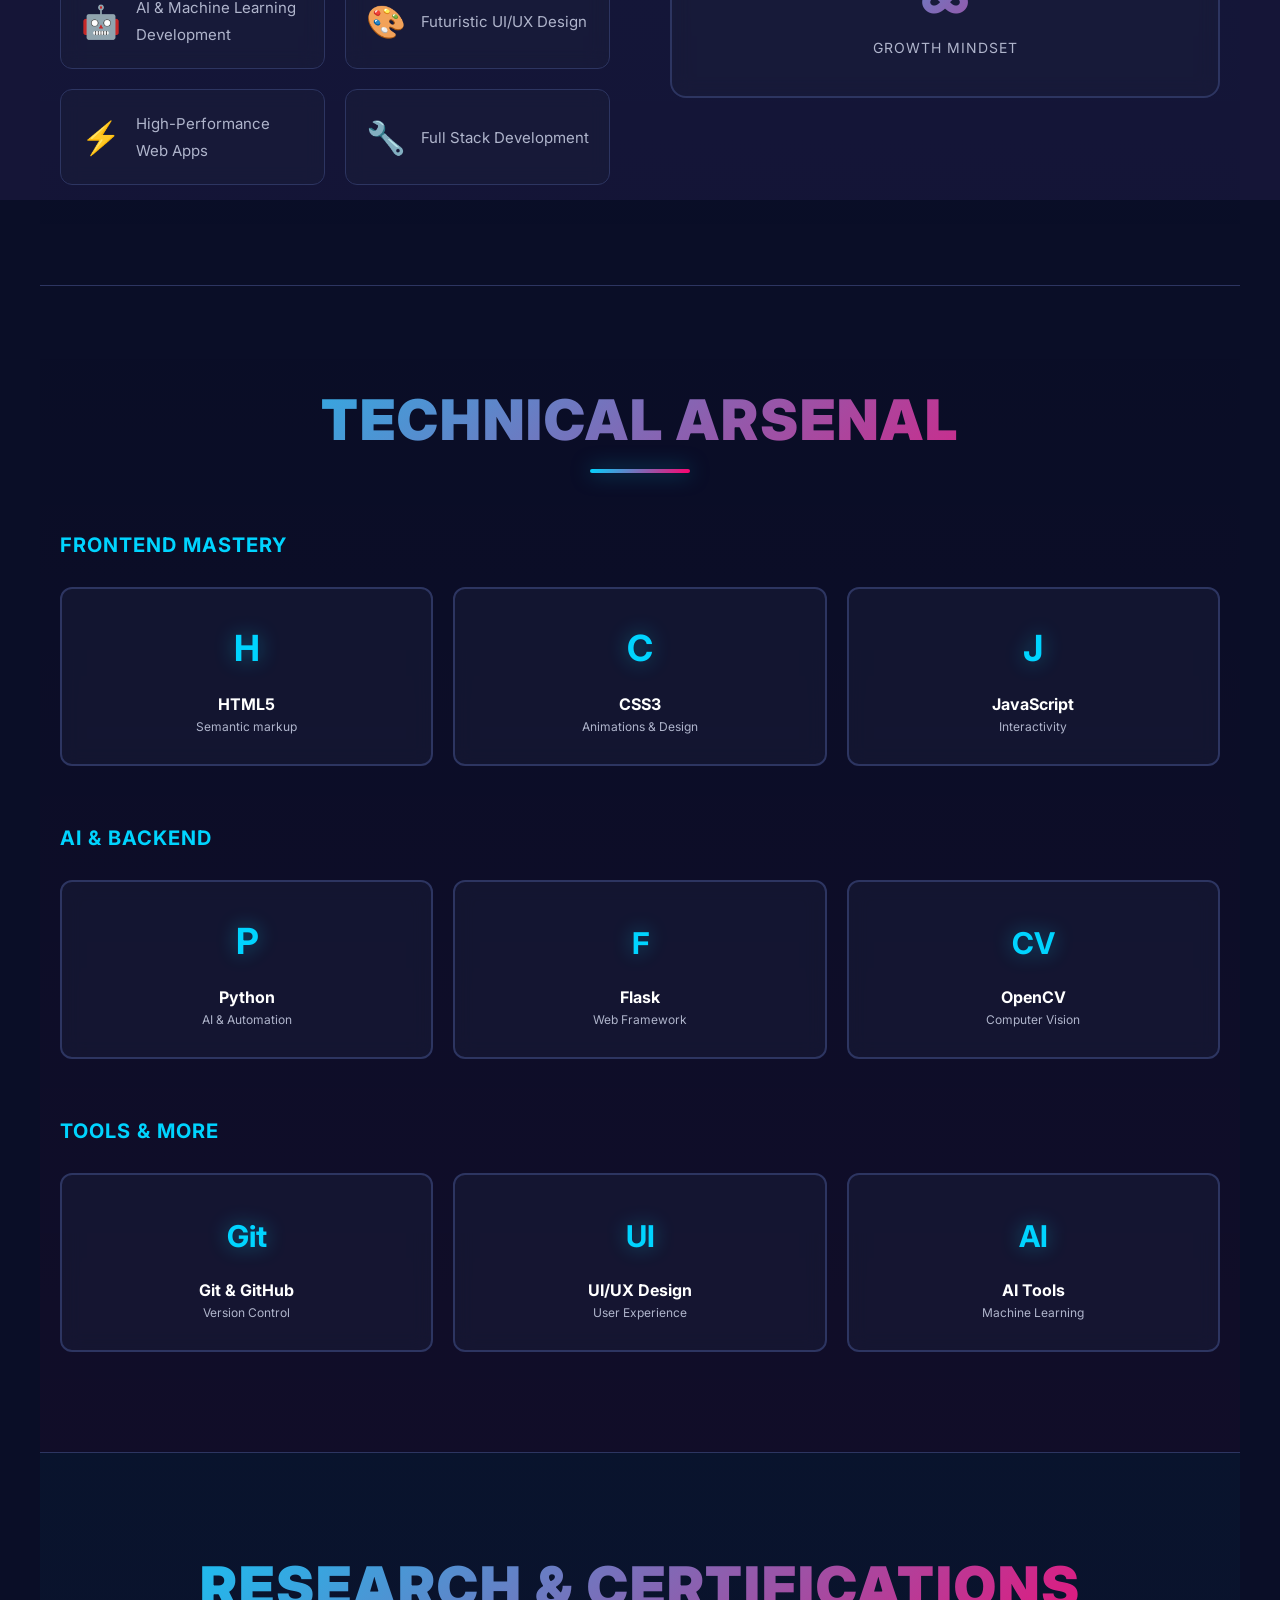
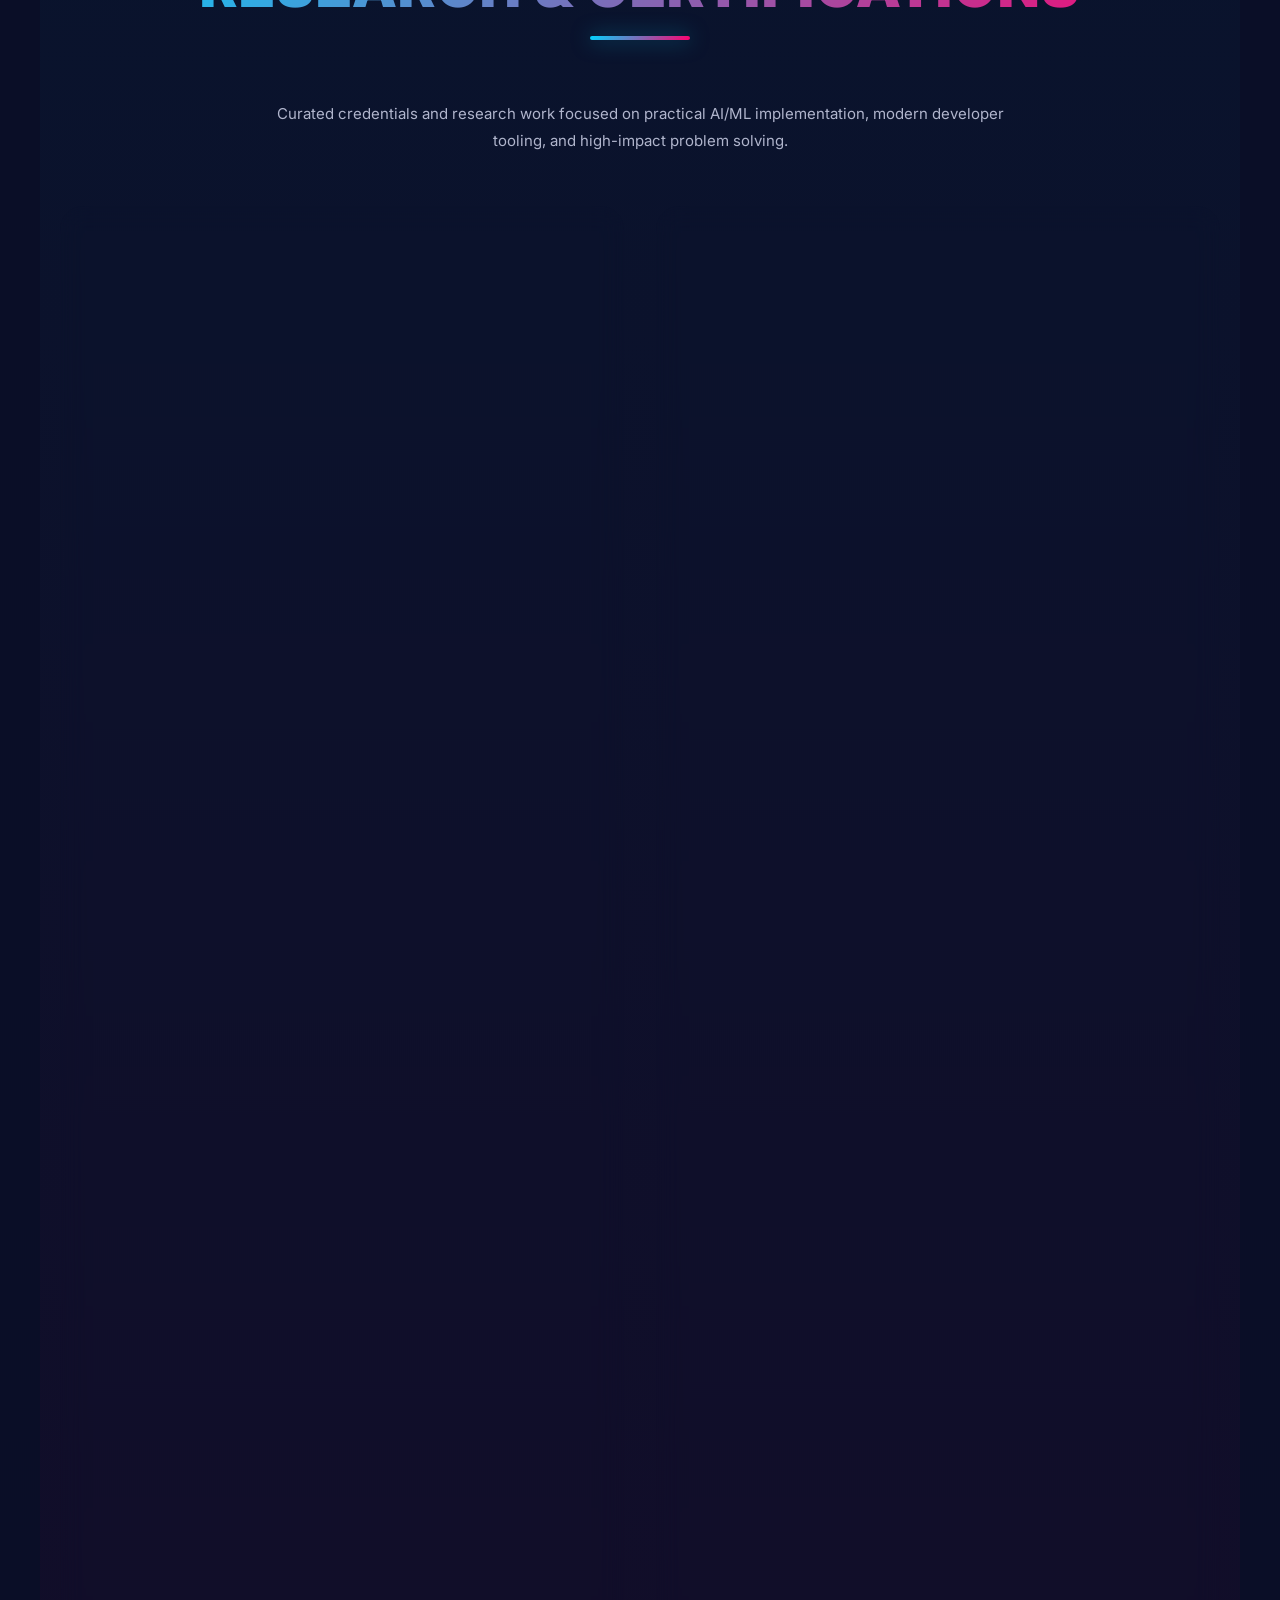
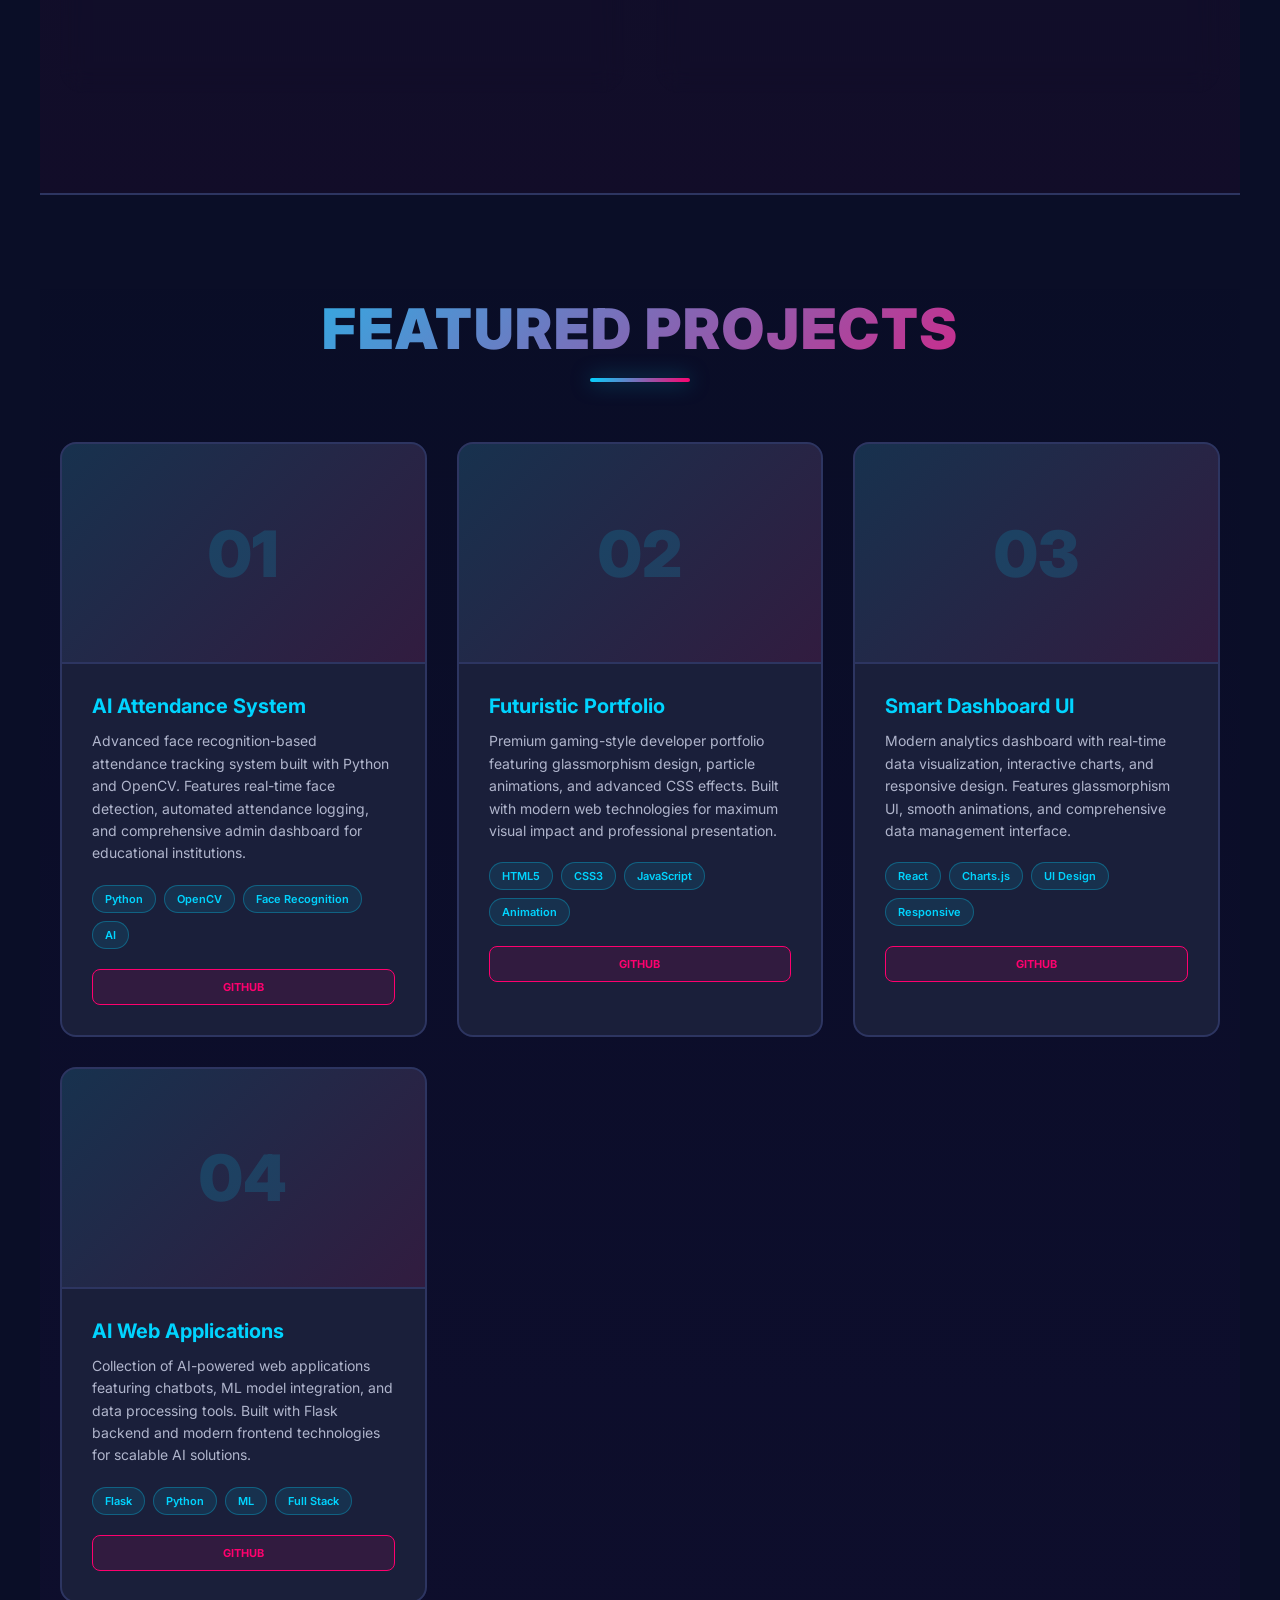
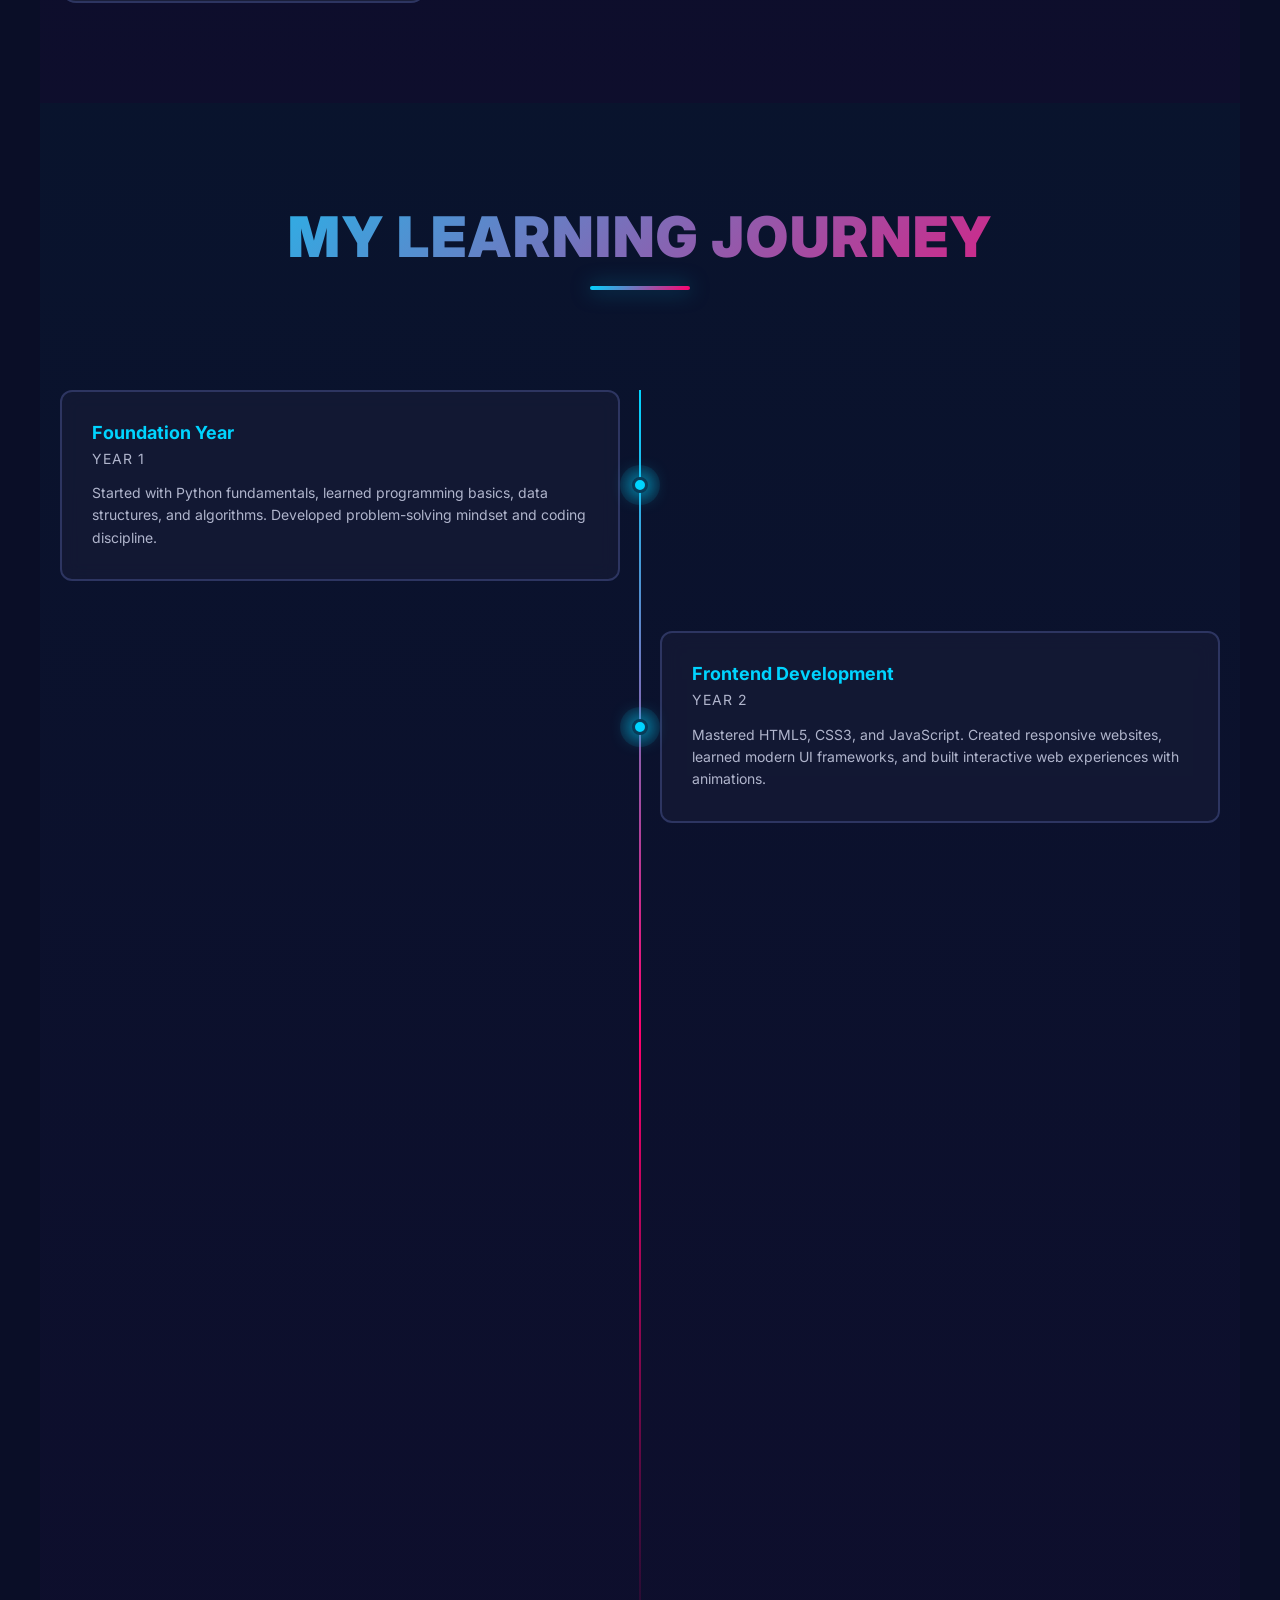
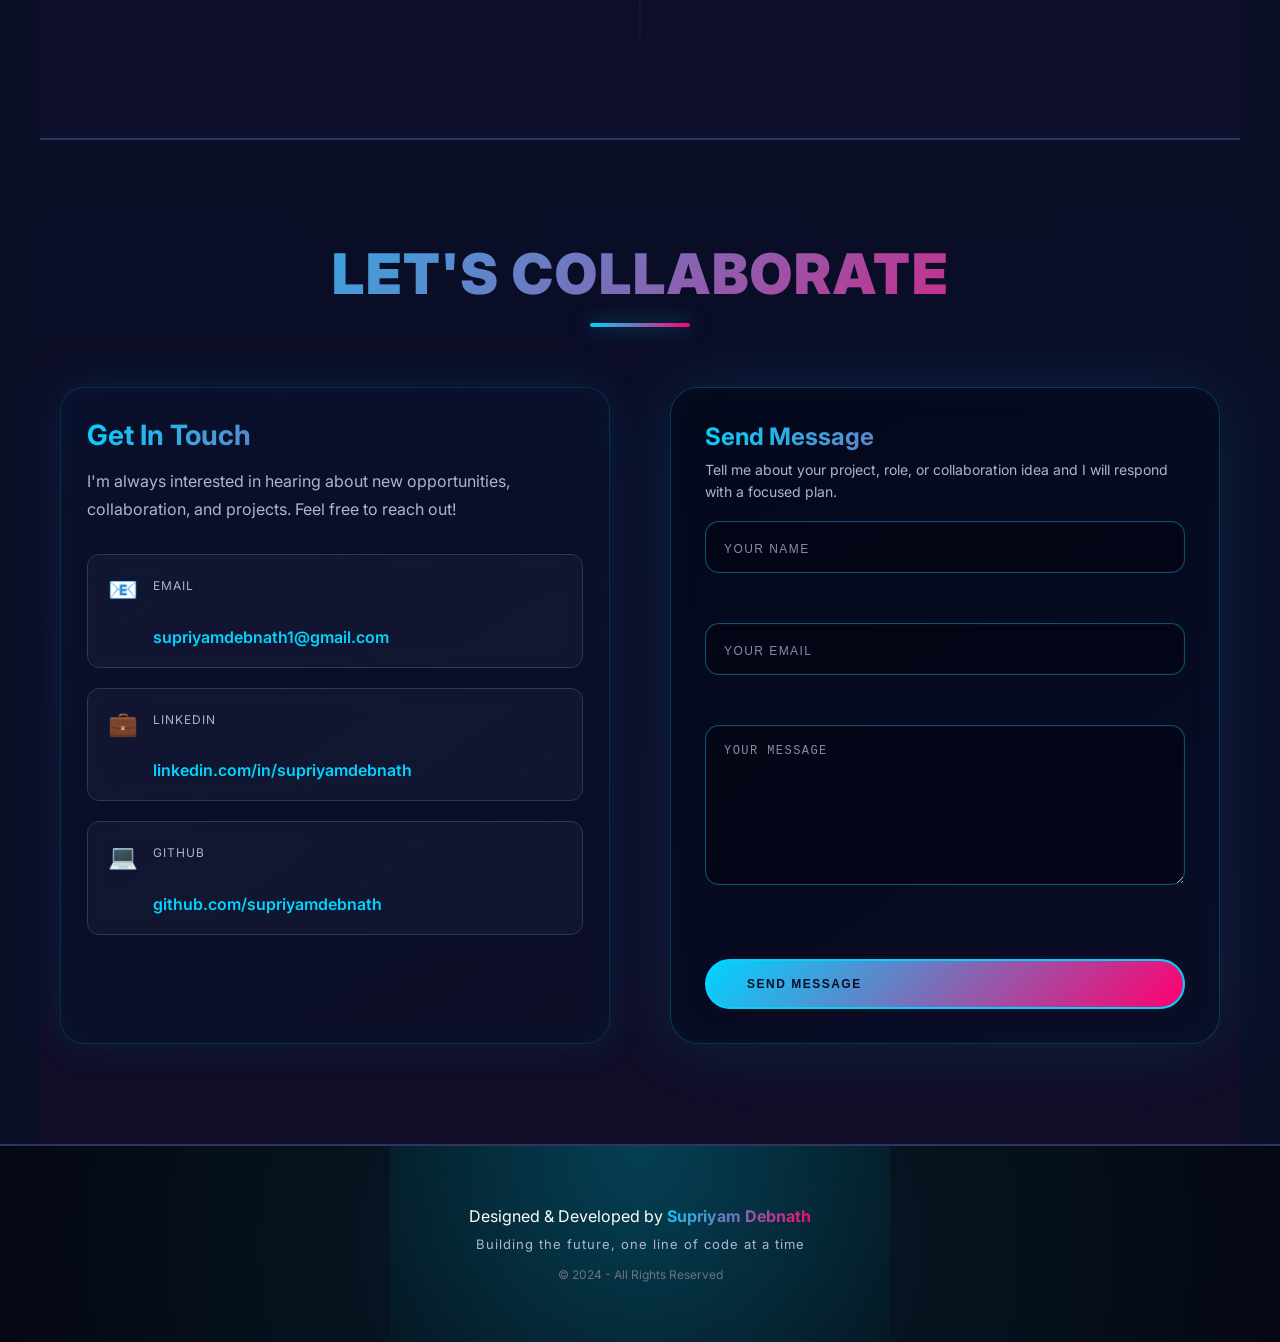
==== commit f2339767: "Updated premium Jarvis style SD logo animation" ====
--- a/index.html
+++ b/index.html
@@ -46,10 +46,20 @@
     <!-- Main Navigation -->
     <nav class="navbar">
         <div class="nav-container">
-            <div class="nav-logo">
-                <span class="logo-text">SD</span>
-                <span class="logo-glow"></span>
-            </div>
+            <a href="#home" class="nav-logo" aria-label="Supriyam Debnath home">
+                <span class="logo-ambient"></span>
+                <span class="logo-hud-rings" aria-hidden="true">
+                    <span class="hud-ring hud-ring-outer"></span>
+                    <span class="hud-ring hud-ring-inner"></span>
+                </span>
+                <span class="logo-shell">
+                    <span class="logo-scanlines"></span>
+                    <span class="logo-glyphs">
+                        <span class="glyph-s">S</span>
+                        <span class="glyph-d">D</span>
+                    </span>
+                </span>
+            </a>
 
             <ul class="nav-menu">
                 <li><a href="#home" class="nav-link">HOME</a></li>
--- a/css/styles.css
+++ b/css/styles.css
@@ -324,31 +324,206 @@
 }
 
 .nav-logo {
-    font-size: 24px;
-    font-weight: 900;
+    --tilt-x: 0deg;
+    --tilt-y: 0deg;
+    --move-x: 0px;
+    --move-y: 0px;
+    position: relative;
+    width: 42px;
+    height: 42px;
+    display: grid;
+    place-items: center;
+    text-decoration: none;
+    perspective: 900px;
+    transform-style: preserve-3d;
+    transform: scale(0.94);
+    opacity: 0;
+    transition: transform 0.45s ease, filter 0.35s ease, opacity 0.5s ease;
+    will-change: transform;
+    animation: logoMicroFloat 7.5s ease-in-out infinite;
+}
+
+.nav-logo.logo-ready { opacity: 1; transform: scale(1); }
+
+.logo-shell {
+    position: relative;
+    width: 100%;
+    height: 100%;
+    border-radius: 50%;
+    background:
+        linear-gradient(155deg, rgba(8, 15, 42, 0.85), rgba(8, 13, 34, 0.82));
+    border: 1px solid rgba(0, 212, 255, 0.28);
+    box-shadow: inset 0 0 10px rgba(0, 212, 255, 0.12), 0 0 12px rgba(0, 212, 255, 0.16);
+    display: grid;
+    place-items: center;
+    transform-style: preserve-3d;
+    transform: rotateX(var(--tilt-x)) rotateY(var(--tilt-y)) translate3d(var(--move-x), var(--move-y), 0);
+    transition: transform 0.28s ease-out, box-shadow 0.3s ease, border-color 0.3s ease;
+    overflow: hidden;
+}
+
+.nav-logo:hover .logo-shell,
+.nav-logo:focus-visible .logo-shell {
+    border-color: rgba(255, 0, 110, 0.38);
+    box-shadow: inset 0 0 12px rgba(255, 0, 110, 0.14), 0 0 16px rgba(0, 212, 255, 0.22);
+}
+
+.logo-glyphs {
+    position: relative;
+    z-index: 4;
+    display: flex;
+    align-items: center;
+    gap: 1px;
+    font-family: 'JetBrains Mono', monospace;
+    font-weight: 700;
+    font-size: 16px;
     letter-spacing: 2px;
-    position: relative;
-}
-
-.logo-text {
-    background: var(--gradient-primary);
-    -webkit-background-clip: text;
-    -webkit-text-fill-color: transparent;
-    background-clip: text;
-}
-
-.logo-glow {
-    position: absolute;
-    inset: -10px;
-    background: radial-gradient(circle, var(--primary), transparent);
-    opacity: 0;
+    transform: translateZ(16px);
+}
+
+.glyph-s {
+    color: #59e7ff;
+    text-shadow: 0 0 6px rgba(0, 212, 255, 0.6);
+}
+
+.glyph-d {
+    color: #ff6cb7;
+    text-shadow: 0 0 6px rgba(255, 0, 110, 0.62);
+}
+
+.logo-ambient {
+    position: absolute;
+    inset: -6px;
+    border-radius: 50%;
+    background: radial-gradient(circle, rgba(0, 212, 255, 0.3) 0%, rgba(255, 0, 110, 0.16) 42%, transparent 72%);
+    filter: blur(7px);
+    opacity: 0.4;
+    animation: logoBreathe 5.8s ease-in-out infinite;
+    z-index: -2;
+}
+
+.logo-hud-rings {
+    position: absolute;
+    inset: -4px;
+    border-radius: 50%;
     z-index: -1;
-    animation: logoPulse 2s ease-in-out infinite;
-}
-
-@keyframes logoPulse {
-    0%, 100% { opacity: 0; }
-    50% { opacity: 0.5; }
+    pointer-events: none;
+}
+
+.hud-ring {
+    position: absolute;
+    inset: 0;
+    border-radius: 50%;
+    -webkit-mask: radial-gradient(circle, transparent 72%, #000 73%);
+    mask: radial-gradient(circle, transparent 72%, #000 73%);
+}
+
+.hud-ring-outer {
+    border: 1px solid rgba(0, 212, 255, 0.32);
+    background:
+        repeating-conic-gradient(from 0deg, rgba(0, 212, 255, 0.55) 0deg 8deg, transparent 8deg 24deg);
+    box-shadow: 0 0 10px rgba(0, 212, 255, 0.16);
+    animation: hudRotateOuter 32s linear infinite;
+}
+
+.hud-ring-inner {
+    inset: 3px;
+    border: 1px solid rgba(255, 0, 110, 0.3);
+    background:
+        repeating-conic-gradient(from 40deg, rgba(255, 0, 110, 0.48) 0deg 6deg, transparent 6deg 22deg);
+    box-shadow: 0 0 8px rgba(255, 0, 110, 0.12);
+    animation: hudRotateInner 30s linear infinite;
+}
+
+.logo-scanlines {
+    position: absolute;
+    inset: 0;
+    background: repeating-linear-gradient(180deg, rgba(255, 255, 255, 0.055) 0 1px, transparent 1px 3px);
+    mix-blend-mode: screen;
+    opacity: 0.13;
+    animation: logoScan 9s linear infinite;
+    z-index: 3;
+}
+
+@keyframes hudRotateOuter {
+    from { transform: rotate(0deg); }
+    to { transform: rotate(360deg); }
+}
+
+@keyframes hudRotateInner {
+    from { transform: rotate(360deg); }
+    to { transform: rotate(0deg); }
+}
+
+@keyframes logoScan {
+    0%, 100% { transform: translateY(-1%); opacity: 0.1; }
+    50% { transform: translateY(1%); opacity: 0.2; }
+}
+
+@keyframes logoBreathe {
+    0%, 100% { transform: scale(0.99); opacity: 0.32; }
+    50% { transform: scale(1.03); opacity: 0.5; }
+}
+
+@keyframes logoMicroFloat {
+    0%, 100% { transform: translateY(0) scale(0.94); }
+    50% { transform: translateY(-1.5px) scale(0.94); }
+}
+
+@media (hover: hover) and (pointer: fine) {
+    .nav-logo:hover,
+    .nav-logo:focus-visible {
+        transform: translateY(-1px) scale(1.03);
+        filter: drop-shadow(0 0 13px rgba(0, 212, 255, 0.28)) drop-shadow(0 0 11px rgba(255, 0, 110, 0.18));
+    }
+
+    .nav-logo:hover .hud-ring-outer,
+    .nav-logo:focus-visible .hud-ring-outer {
+        animation-duration: 18s;
+    }
+
+    .nav-logo:hover .hud-ring-inner,
+    .nav-logo:focus-visible .hud-ring-inner {
+        animation-duration: 22s;
+    }
+}
+
+@media (hover: none), (pointer: coarse) {
+    .nav-logo {
+        width: 38px;
+        height: 38px;
+    }
+
+    .logo-glyphs {
+        font-size: 14px;
+    }
+
+    .logo-hud-rings {
+        inset: -3px;
+    }
+
+    .hud-ring-outer,
+    .hud-ring-inner {
+        animation-duration: 12s;
+    }
+
+    .logo-shell {
+        transform: translate3d(0, 0, 0);
+    }
+}
+
+@media (prefers-reduced-motion: reduce) {
+    .nav-logo,
+    .logo-ambient,
+    .hud-ring-outer,
+    .hud-ring-inner,
+    .logo-scanlines {
+        animation: none;
+    }
+    .nav-logo,
+    .logo-shell {
+        transition: none;
+    }
 }
 
 .nav-menu {
@@ -1552,6 +1727,7 @@
     gap: 30px;
 }
 
+
 .project-card {
     background: var(--bg-card);
     border: 2px solid var(--border-color);
@@ -1653,6 +1829,7 @@
     display: flex;
     gap: 10px;
 }
+
 
 .project-btn {
     flex: 1;
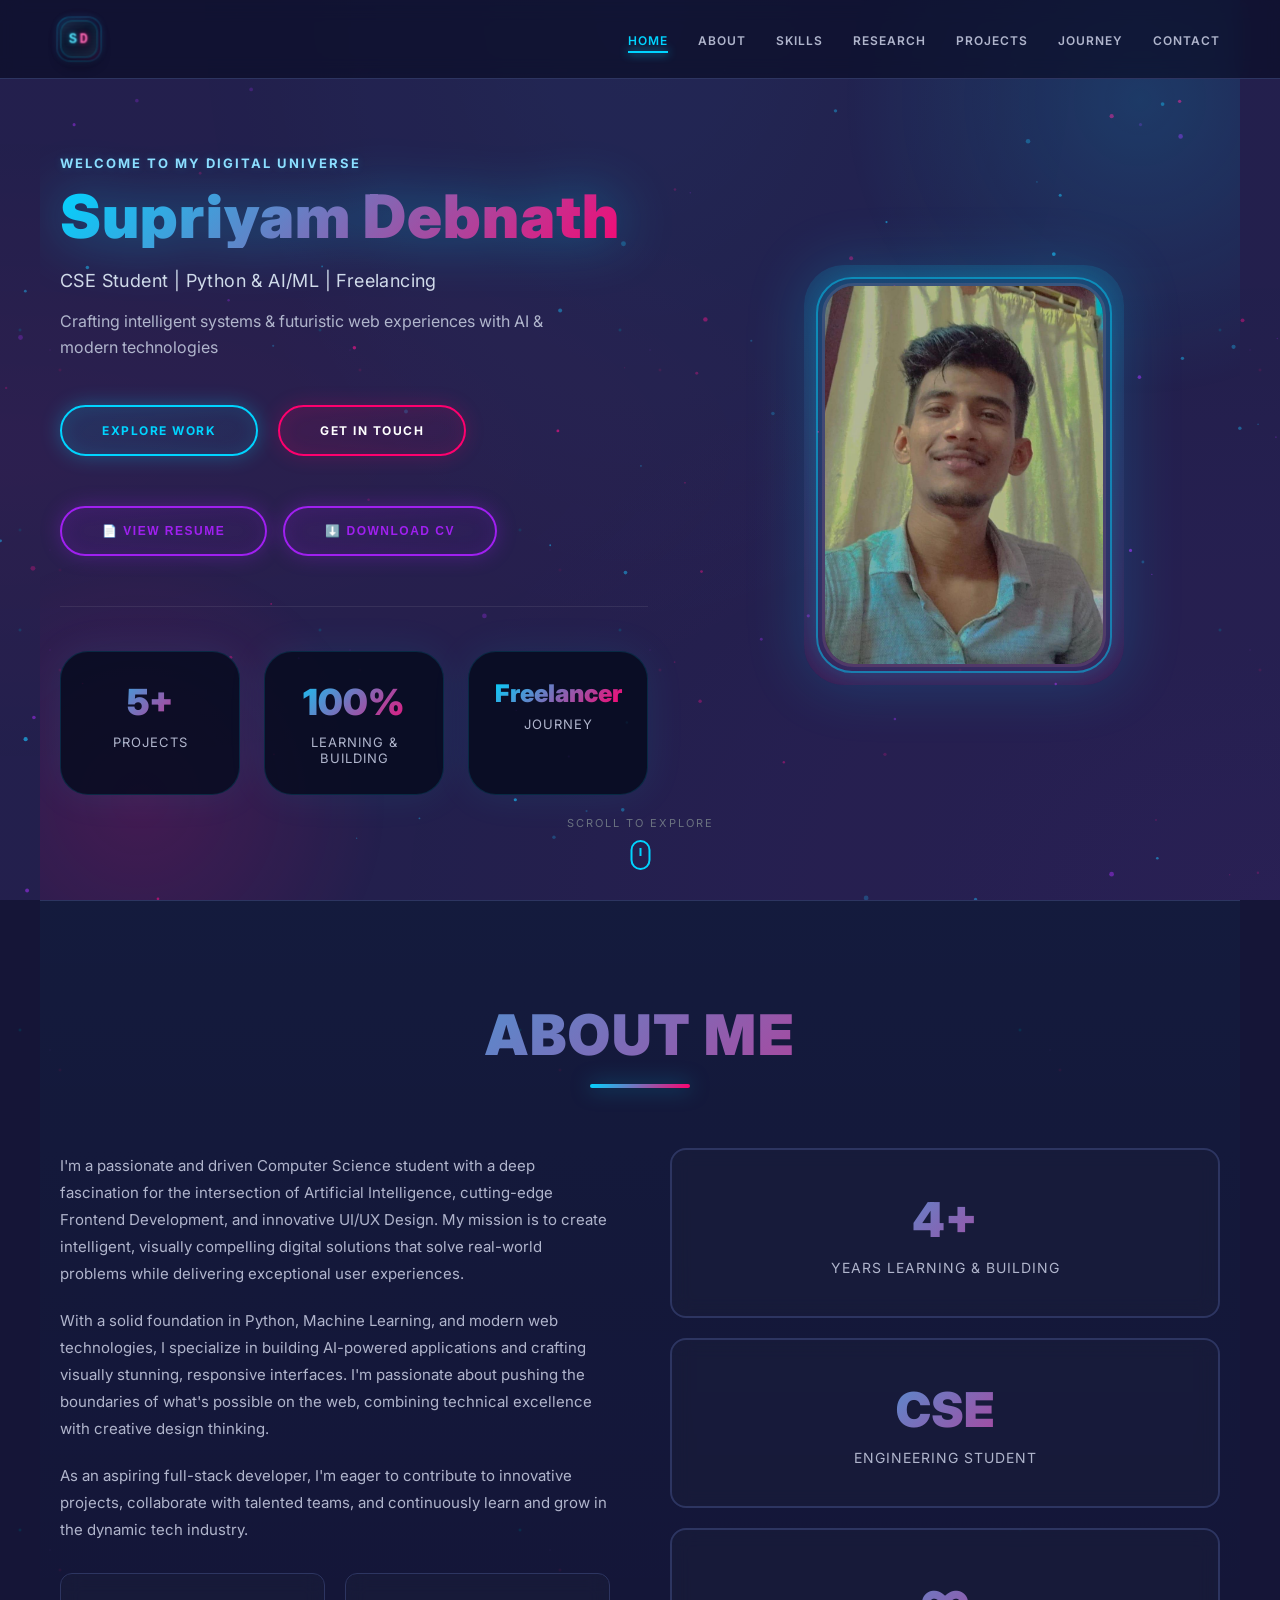
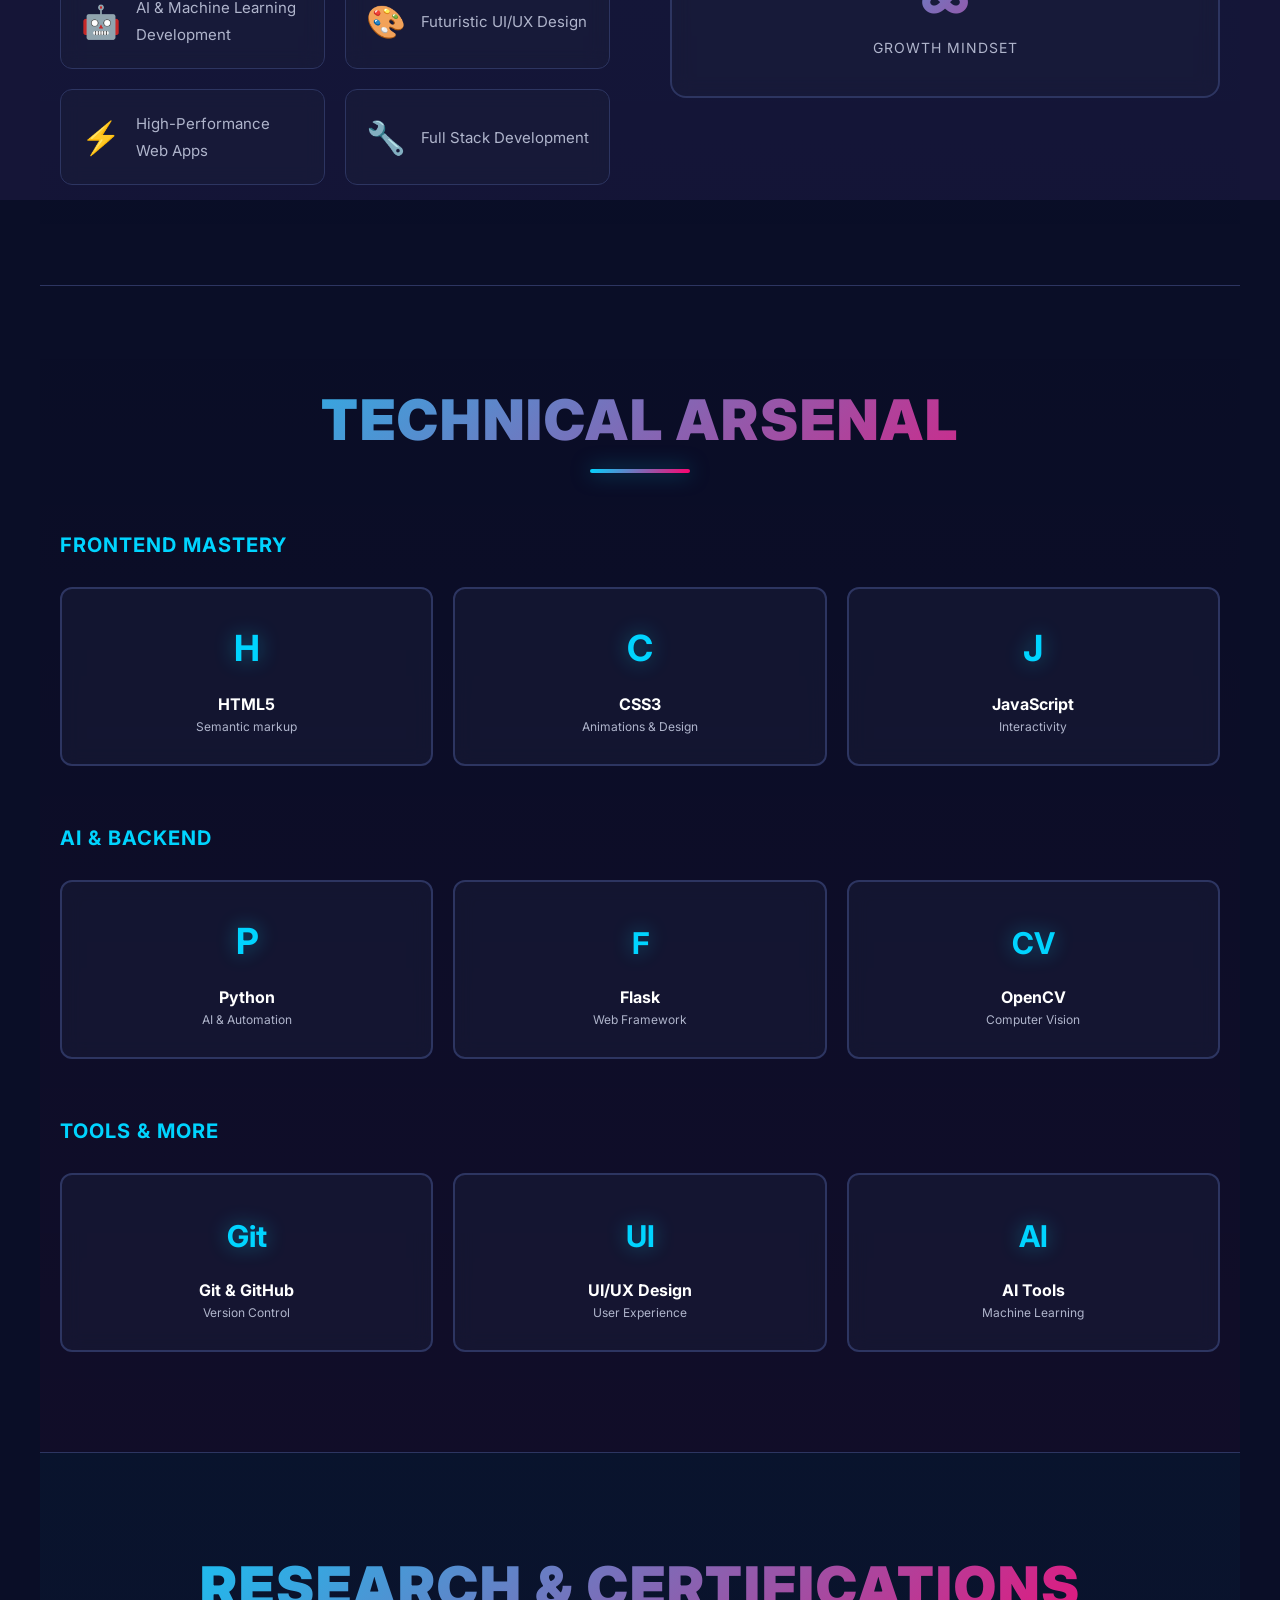
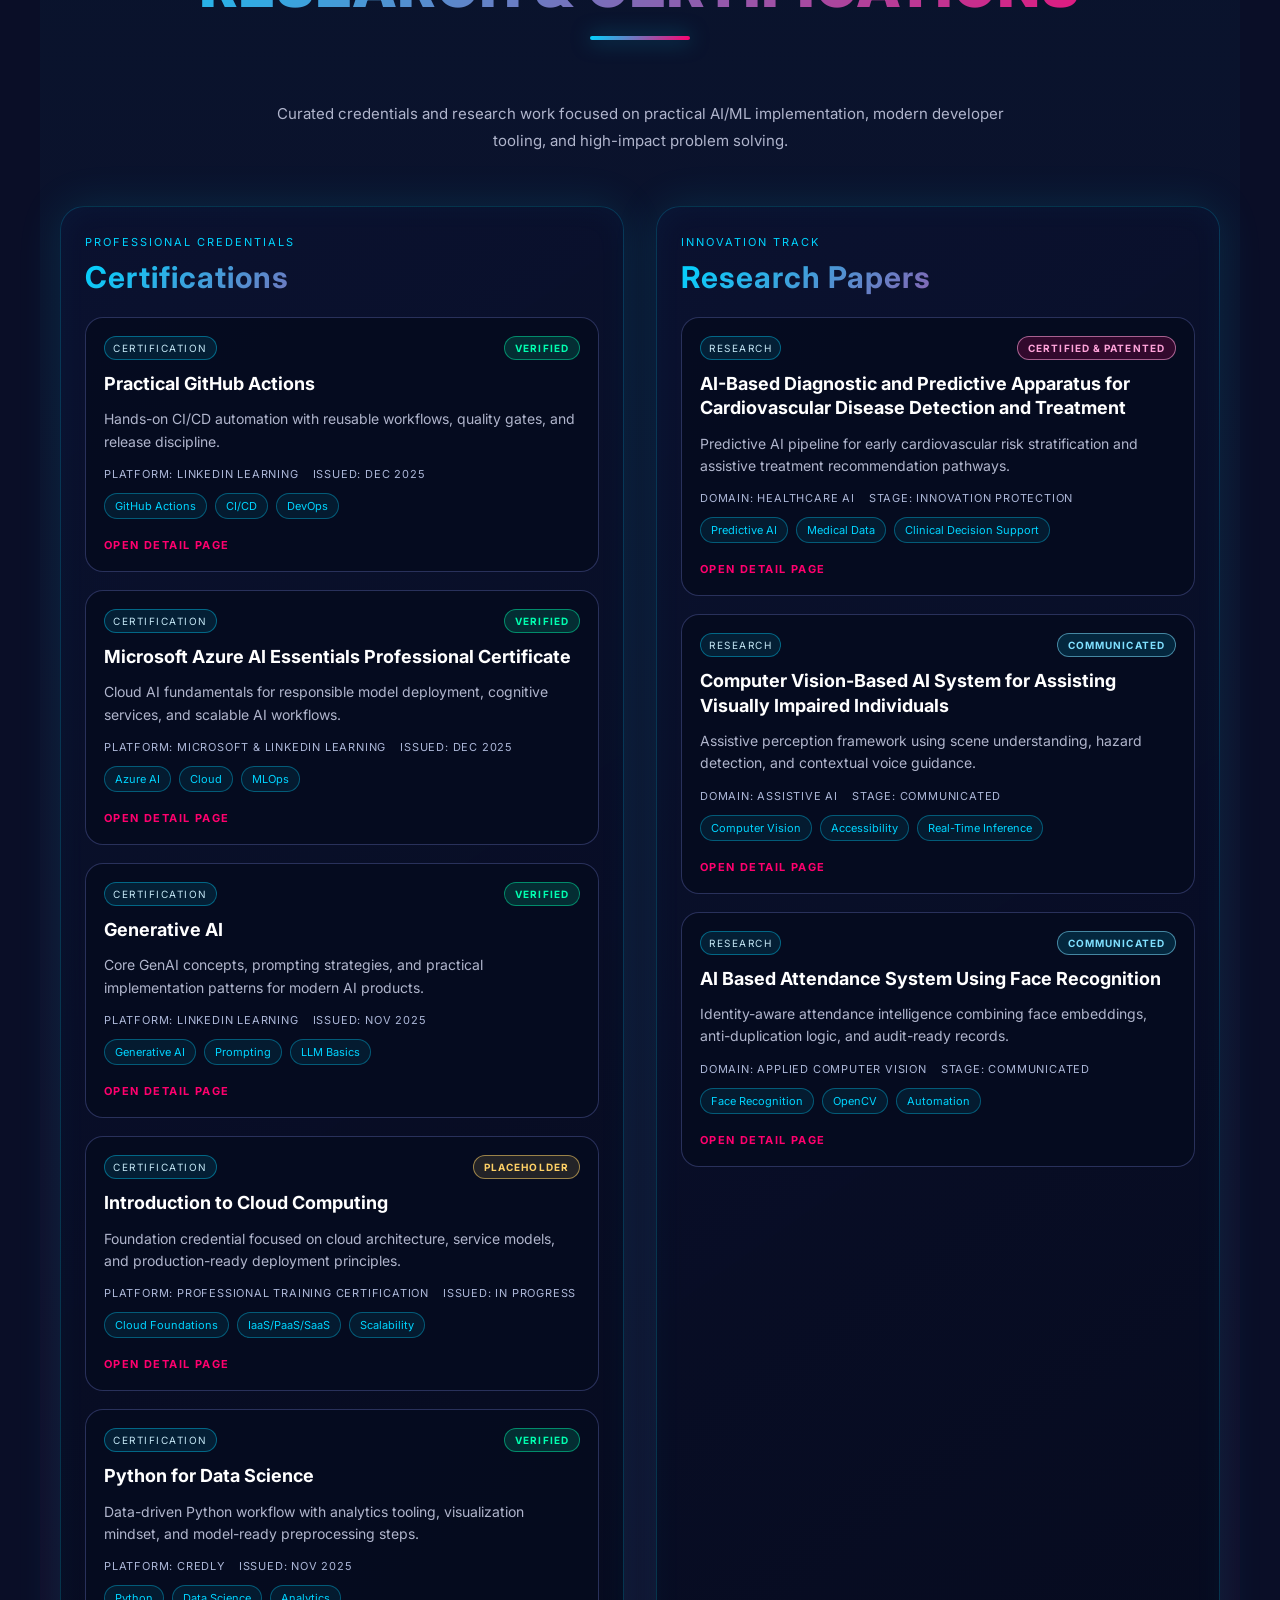
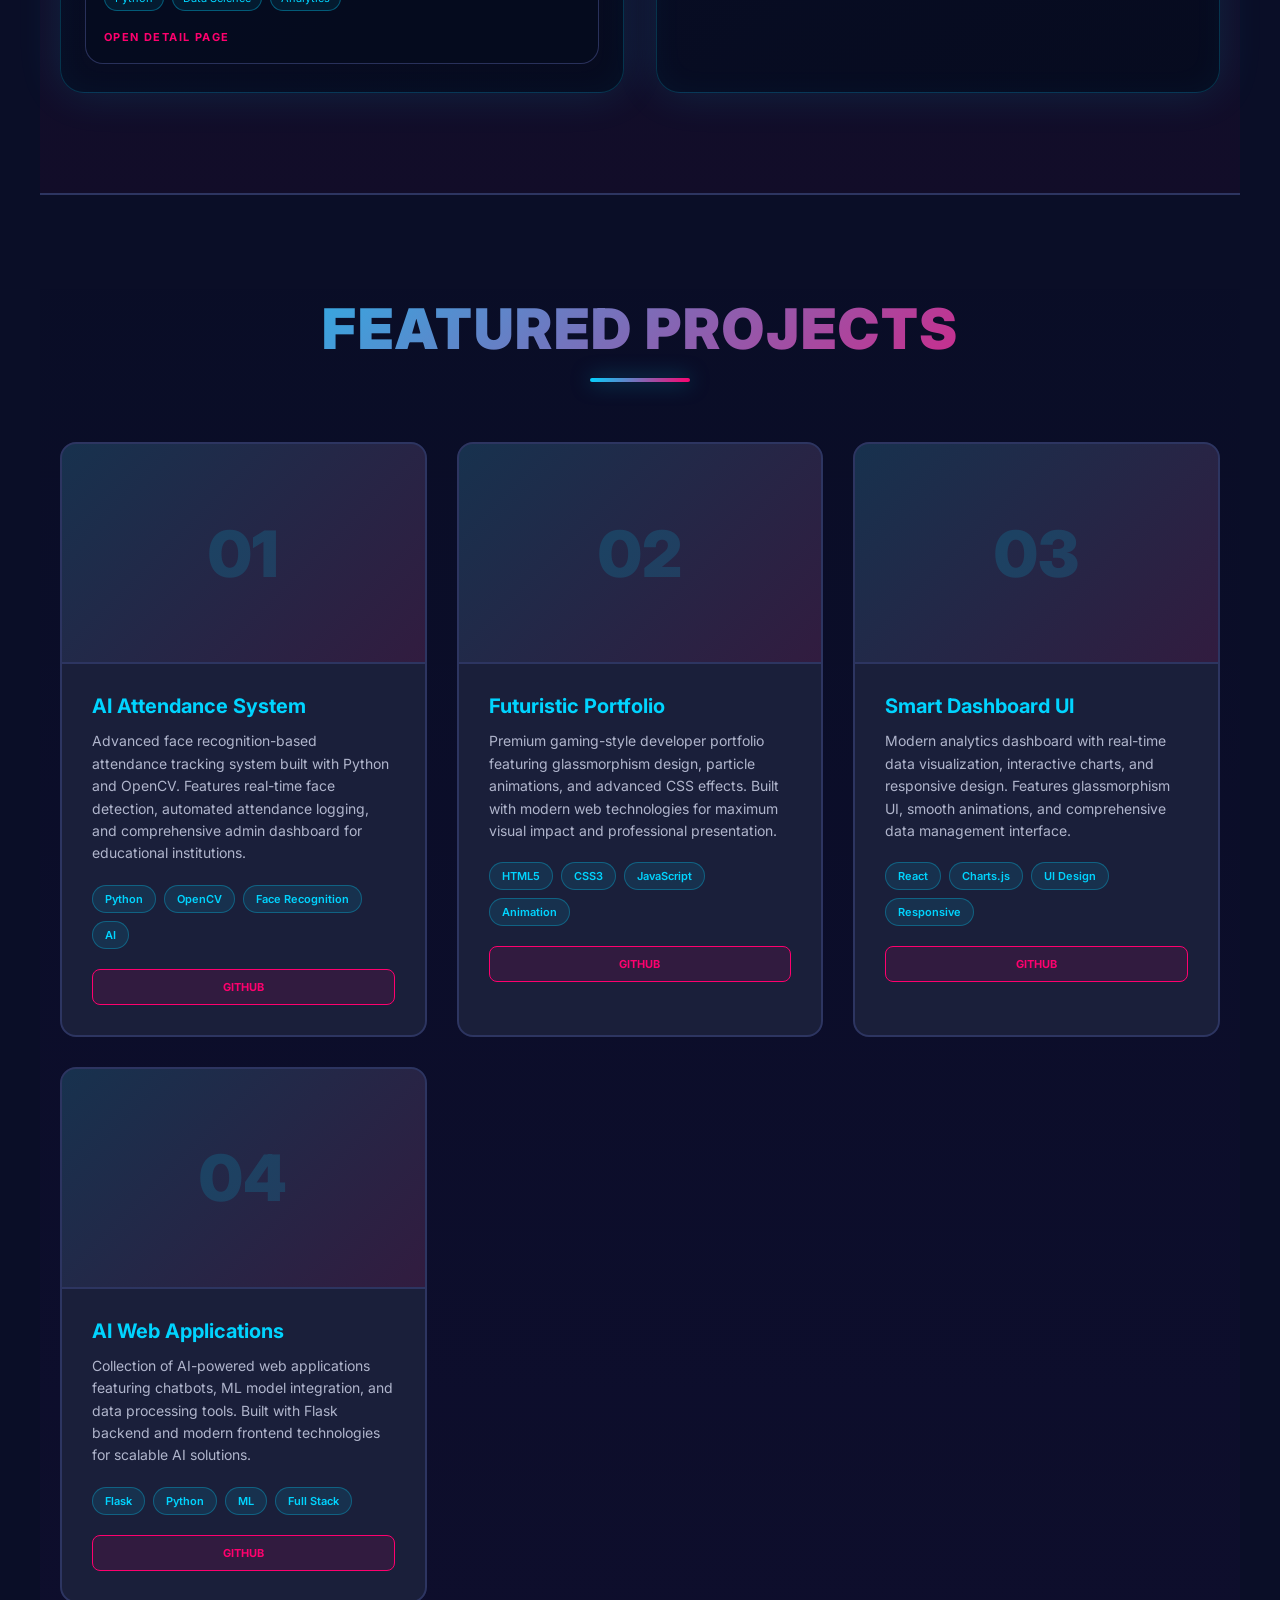
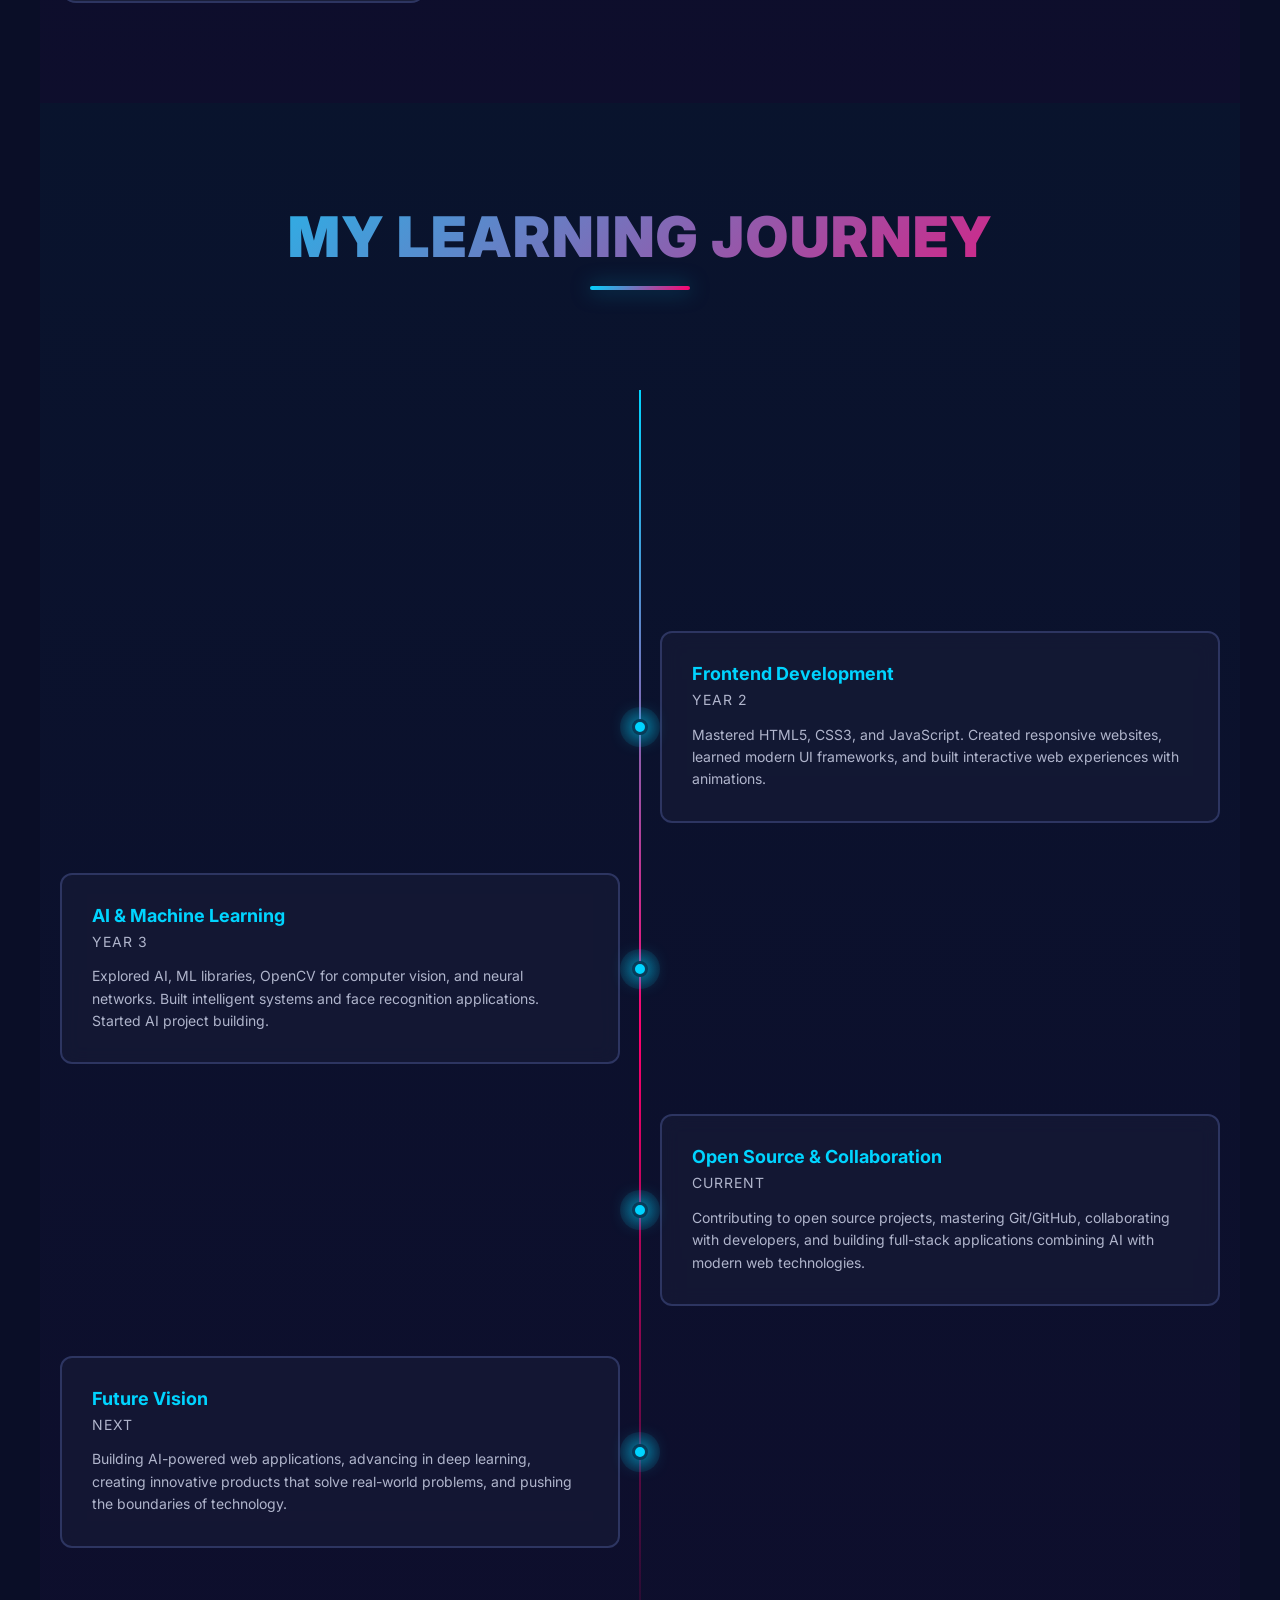
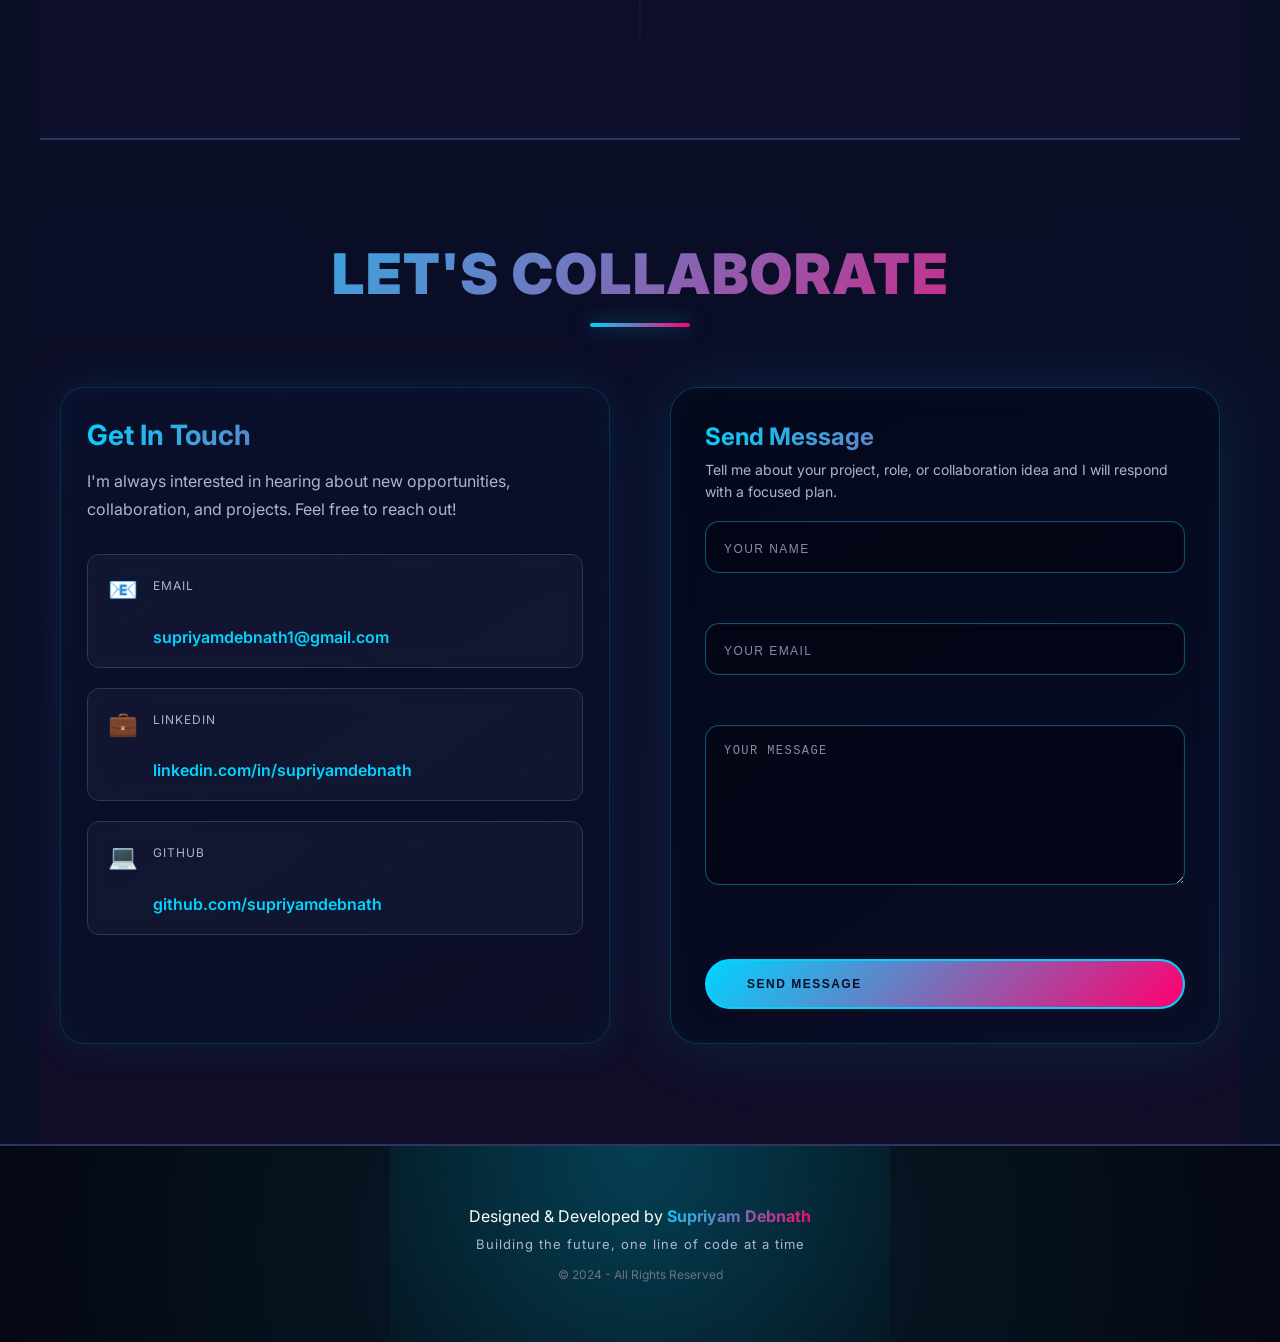
==== commit 4865076b: "Fixed freelancer card text overflow" ====
--- a/index.html
+++ b/index.html
@@ -122,7 +122,7 @@
                         <p class="stat-label">Learning & Building</p>
                     </div>
                     <div class="stat">
-                        <p class="stat-number">Freelance</p>
+                        <p class="stat-number">Freelancer</p>
                         <p class="stat-label">Journey</p>
                     </div>
                 </div>
--- a/css/styles.css
+++ b/css/styles.css
@@ -329,31 +329,32 @@
     --move-x: 0px;
     --move-y: 0px;
     position: relative;
-    width: 42px;
-    height: 42px;
+    width: 38px;
+    height: 38px;
     display: grid;
     place-items: center;
     text-decoration: none;
     perspective: 900px;
     transform-style: preserve-3d;
-    transform: scale(0.94);
+    transform: translateY(-2px) scale(0.92);
     opacity: 0;
     transition: transform 0.45s ease, filter 0.35s ease, opacity 0.5s ease;
     will-change: transform;
-    animation: logoMicroFloat 7.5s ease-in-out infinite;
-}
-
-.nav-logo.logo-ready { opacity: 1; transform: scale(1); }
+    animation: logoMicroFloat 7.2s ease-in-out infinite;
+}
+
+.nav-logo.logo-ready { opacity: 1; transform: translateY(0) scale(0.98); }
 
 .logo-shell {
     position: relative;
     width: 100%;
     height: 100%;
-    border-radius: 50%;
+    border-radius: 12px;
     background:
-        linear-gradient(155deg, rgba(8, 15, 42, 0.85), rgba(8, 13, 34, 0.82));
-    border: 1px solid rgba(0, 212, 255, 0.28);
-    box-shadow: inset 0 0 10px rgba(0, 212, 255, 0.12), 0 0 12px rgba(0, 212, 255, 0.16);
+        linear-gradient(145deg, rgba(255, 255, 255, 0.08), rgba(255, 255, 255, 0.02) 40%, rgba(255, 255, 255, 0.06)),
+        linear-gradient(155deg, rgba(8, 15, 42, 0.9), rgba(8, 13, 34, 0.85));
+    border: 1px solid rgba(0, 212, 255, 0.26);
+    box-shadow: inset 0 0 12px rgba(0, 212, 255, 0.11), 0 8px 14px rgba(0, 0, 0, 0.28), 0 0 10px rgba(0, 212, 255, 0.12);
     display: grid;
     place-items: center;
     transform-style: preserve-3d;
@@ -364,8 +365,8 @@
 
 .nav-logo:hover .logo-shell,
 .nav-logo:focus-visible .logo-shell {
-    border-color: rgba(255, 0, 110, 0.38);
-    box-shadow: inset 0 0 12px rgba(255, 0, 110, 0.14), 0 0 16px rgba(0, 212, 255, 0.22);
+    border-color: rgba(255, 0, 110, 0.34);
+    box-shadow: inset 0 0 14px rgba(255, 0, 110, 0.1), 0 10px 16px rgba(0, 0, 0, 0.3), 0 0 14px rgba(0, 212, 255, 0.18);
 }
 
 .logo-glyphs {
@@ -376,36 +377,36 @@
     gap: 1px;
     font-family: 'JetBrains Mono', monospace;
     font-weight: 700;
-    font-size: 16px;
-    letter-spacing: 2px;
-    transform: translateZ(16px);
+    font-size: 14px;
+    letter-spacing: 1.6px;
+    transform: translateZ(14px);
 }
 
 .glyph-s {
     color: #59e7ff;
-    text-shadow: 0 0 6px rgba(0, 212, 255, 0.6);
+    text-shadow: 0 0 5px rgba(0, 212, 255, 0.58);
 }
 
 .glyph-d {
     color: #ff6cb7;
-    text-shadow: 0 0 6px rgba(255, 0, 110, 0.62);
+    text-shadow: 0 0 5px rgba(255, 0, 110, 0.58);
 }
 
 .logo-ambient {
     position: absolute;
-    inset: -6px;
-    border-radius: 50%;
+    inset: -8px;
+    border-radius: 14px;
     background: radial-gradient(circle, rgba(0, 212, 255, 0.3) 0%, rgba(255, 0, 110, 0.16) 42%, transparent 72%);
-    filter: blur(7px);
-    opacity: 0.4;
-    animation: logoBreathe 5.8s ease-in-out infinite;
+    filter: blur(8px);
+    opacity: 0.42;
+    animation: logoBreathe 5.3s ease-in-out infinite;
     z-index: -2;
 }
 
 .logo-hud-rings {
     position: absolute;
     inset: -4px;
-    border-radius: 50%;
+    border-radius: 14px;
     z-index: -1;
     pointer-events: none;
 }
@@ -413,26 +414,19 @@
 .hud-ring {
     position: absolute;
     inset: 0;
-    border-radius: 50%;
-    -webkit-mask: radial-gradient(circle, transparent 72%, #000 73%);
-    mask: radial-gradient(circle, transparent 72%, #000 73%);
+    border-radius: 14px;
 }
 
 .hud-ring-outer {
-    border: 1px solid rgba(0, 212, 255, 0.32);
+    border: 1px solid rgba(0, 212, 255, 0.24);
     background:
-        repeating-conic-gradient(from 0deg, rgba(0, 212, 255, 0.55) 0deg 8deg, transparent 8deg 24deg);
-    box-shadow: 0 0 10px rgba(0, 212, 255, 0.16);
-    animation: hudRotateOuter 32s linear infinite;
+        linear-gradient(135deg, rgba(0, 212, 255, 0.12), transparent 58%, rgba(255, 0, 110, 0.1));
+    box-shadow: 0 0 8px rgba(0, 212, 255, 0.12);
+    animation: energyFloat 8.5s ease-in-out infinite, hudRotateOuter 26s linear infinite;
 }
 
 .hud-ring-inner {
-    inset: 3px;
-    border: 1px solid rgba(255, 0, 110, 0.3);
-    background:
-        repeating-conic-gradient(from 40deg, rgba(255, 0, 110, 0.48) 0deg 6deg, transparent 6deg 22deg);
-    box-shadow: 0 0 8px rgba(255, 0, 110, 0.12);
-    animation: hudRotateInner 30s linear infinite;
+    display: none;
 }
 
 .logo-scanlines {
@@ -440,14 +434,14 @@
     inset: 0;
     background: repeating-linear-gradient(180deg, rgba(255, 255, 255, 0.055) 0 1px, transparent 1px 3px);
     mix-blend-mode: screen;
-    opacity: 0.13;
-    animation: logoScan 9s linear infinite;
+    opacity: 0.14;
+    animation: logoScan 8.5s linear infinite;
     z-index: 3;
 }
 
 @keyframes hudRotateOuter {
-    from { transform: rotate(0deg); }
-    to { transform: rotate(360deg); }
+    from { transform: rotate(0deg) scale(1); }
+    to { transform: rotate(360deg) scale(1); }
 }
 
 @keyframes hudRotateInner {
@@ -455,56 +449,57 @@
     to { transform: rotate(0deg); }
 }
 
+@keyframes energyFloat {
+    0%, 100% { transform: translateY(0) scale(0.98); opacity: 0.72; }
+    50% { transform: translateY(-1px) scale(1.02); opacity: 0.94; }
+}
+
 @keyframes logoScan {
     0%, 100% { transform: translateY(-1%); opacity: 0.1; }
-    50% { transform: translateY(1%); opacity: 0.2; }
+    50% { transform: translateY(1%); opacity: 0.18; }
 }
 
 @keyframes logoBreathe {
-    0%, 100% { transform: scale(0.99); opacity: 0.32; }
-    50% { transform: scale(1.03); opacity: 0.5; }
+    0%, 100% { transform: scale(0.97); opacity: 0.33; }
+    50% { transform: scale(1.04); opacity: 0.56; }
 }
 
 @keyframes logoMicroFloat {
-    0%, 100% { transform: translateY(0) scale(0.94); }
-    50% { transform: translateY(-1.5px) scale(0.94); }
+    0%, 100% { transform: translateY(-1px) scale(0.92); }
+    50% { transform: translateY(0) scale(0.92); }
 }
 
 @media (hover: hover) and (pointer: fine) {
     .nav-logo:hover,
     .nav-logo:focus-visible {
-        transform: translateY(-1px) scale(1.03);
-        filter: drop-shadow(0 0 13px rgba(0, 212, 255, 0.28)) drop-shadow(0 0 11px rgba(255, 0, 110, 0.18));
+        transform: translateY(-1px) scale(1.01);
+        filter: drop-shadow(0 0 10px rgba(0, 212, 255, 0.22)) drop-shadow(0 0 8px rgba(255, 0, 110, 0.15));
     }
 
     .nav-logo:hover .hud-ring-outer,
     .nav-logo:focus-visible .hud-ring-outer {
-        animation-duration: 18s;
-    }
-
-    .nav-logo:hover .hud-ring-inner,
-    .nav-logo:focus-visible .hud-ring-inner {
-        animation-duration: 22s;
+        opacity: 1;
+        box-shadow: 0 0 12px rgba(0, 212, 255, 0.18), 0 0 10px rgba(255, 0, 110, 0.13);
+        animation-duration: 7.2s, 18s;
     }
 }
 
 @media (hover: none), (pointer: coarse) {
     .nav-logo {
-        width: 38px;
-        height: 38px;
+        width: 32px;
+        height: 32px;
     }
 
     .logo-glyphs {
-        font-size: 14px;
+        font-size: 12px;
     }
 
     .logo-hud-rings {
         inset: -3px;
     }
 
-    .hud-ring-outer,
-    .hud-ring-inner {
-        animation-duration: 12s;
+    .hud-ring-outer {
+        animation-duration: 9s;
     }
 
     .logo-shell {
@@ -1091,6 +1086,13 @@
     margin-bottom: 10px;
 }
 
+.hero-stats .stat:nth-child(3) .stat-number {
+    font-size: clamp(22px, 1.9vw, 28px);
+    line-height: 1.1;
+    white-space: nowrap;
+    overflow: visible;
+}
+
 .stat-label {
     font-size: 13px;
     color: var(--text-secondary);
@@ -2418,6 +2420,14 @@
 
 /* ========== RESPONSIVE DESIGN ========== */
 @media (max-width: 768px) {
+    .navbar {
+        z-index: 1200;
+    }
+
+    .nav-container {
+        position: relative;
+    }
+
     .nav-menu {
         position: absolute;
         top: 70px;
@@ -2426,25 +2436,70 @@
         background: rgba(10, 14, 39, 0.98);
         backdrop-filter: blur(10px);
         flex-direction: column;
-        gap: 0;
-        padding: 20px 0;
+        gap: 10px;
+        padding: 14px 14px 16px;
+        margin: 0;
+        border: 1px solid rgba(0, 212, 255, 0.16);
+        border-radius: 0 0 14px 14px;
+        box-shadow: 0 18px 40px rgba(0, 0, 0, 0.35);
         max-height: 0;
         overflow: hidden;
-        transition: max-height 0.3s ease;
+        opacity: 0;
+        visibility: hidden;
+        transform: translateY(-8px);
+        pointer-events: none;
+        transition: max-height 0.3s ease, opacity 0.2s ease, transform 0.2s ease, visibility 0s linear 0.3s;
         list-style: none;
+        z-index: 1300;
     }
 
     .nav-menu.active {
-        max-height: 500px;
+        max-height: 620px;
+        opacity: 1;
+        visibility: visible;
+        transform: translateY(0);
+        pointer-events: auto;
+        transition: max-height 0.35s ease, opacity 0.2s ease, transform 0.2s ease;
+    }
+
+    .nav-menu li {
+        width: 100%;
+        margin: 0;
     }
 
     .nav-link {
-        padding: 15px 20px;
-        border-bottom: 1px solid var(--border-color);
+        position: relative;
+        display: flex;
+        align-items: center;
+        width: 100%;
+        min-height: 48px;
+        padding: 14px 18px;
+        border: 1px solid rgba(45, 53, 97, 0.75);
+        border-radius: 12px;
+        line-height: 1.35;
+        letter-spacing: 1.15px;
+        isolation: isolate;
+        touch-action: manipulation;
+        -webkit-tap-highlight-color: rgba(0, 212, 255, 0.18);
+    }
+
+    .nav-link::after {
+        left: 18px;
+        bottom: 9px;
+        pointer-events: none;
+    }
+
+    .nav-link:hover,
+    .nav-link.active {
+        background: linear-gradient(135deg, rgba(0, 212, 255, 0.08), rgba(255, 0, 110, 0.08));
+        border-color: rgba(0, 212, 255, 0.42);
+        box-shadow: inset 0 0 18px rgba(0, 212, 255, 0.08), 0 0 14px rgba(0, 212, 255, 0.08);
     }
 
     .hamburger {
         display: flex;
+        z-index: 1400;
+        touch-action: manipulation;
     }
 
     .hero-content {
@@ -2652,6 +2707,14 @@
 
     .nav-menu {
         top: 65px;
+        padding: 12px 12px 14px;
+        gap: 8px;
+    }
+
+    .nav-link {
+        min-height: 46px;
+        padding: 12px 14px;
+        font-size: 11.5px;
     }
 
     .modal-content {
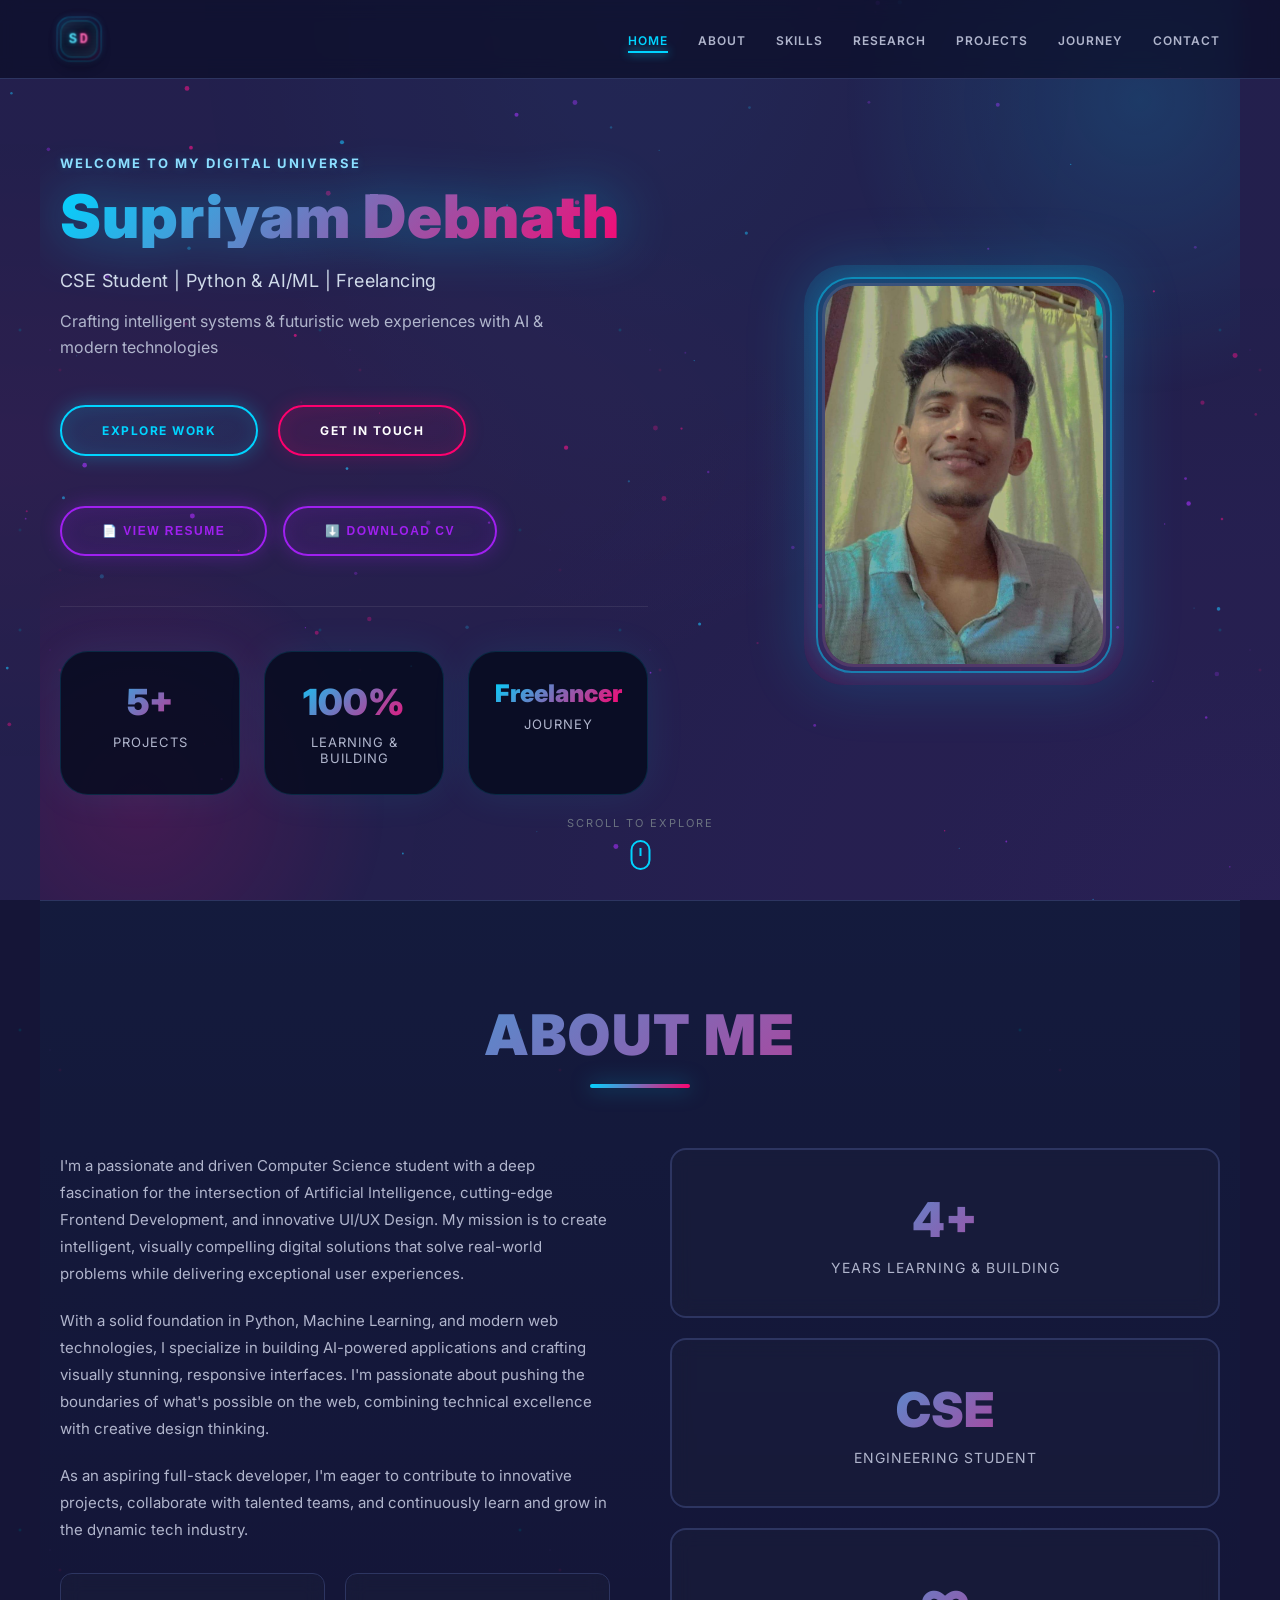
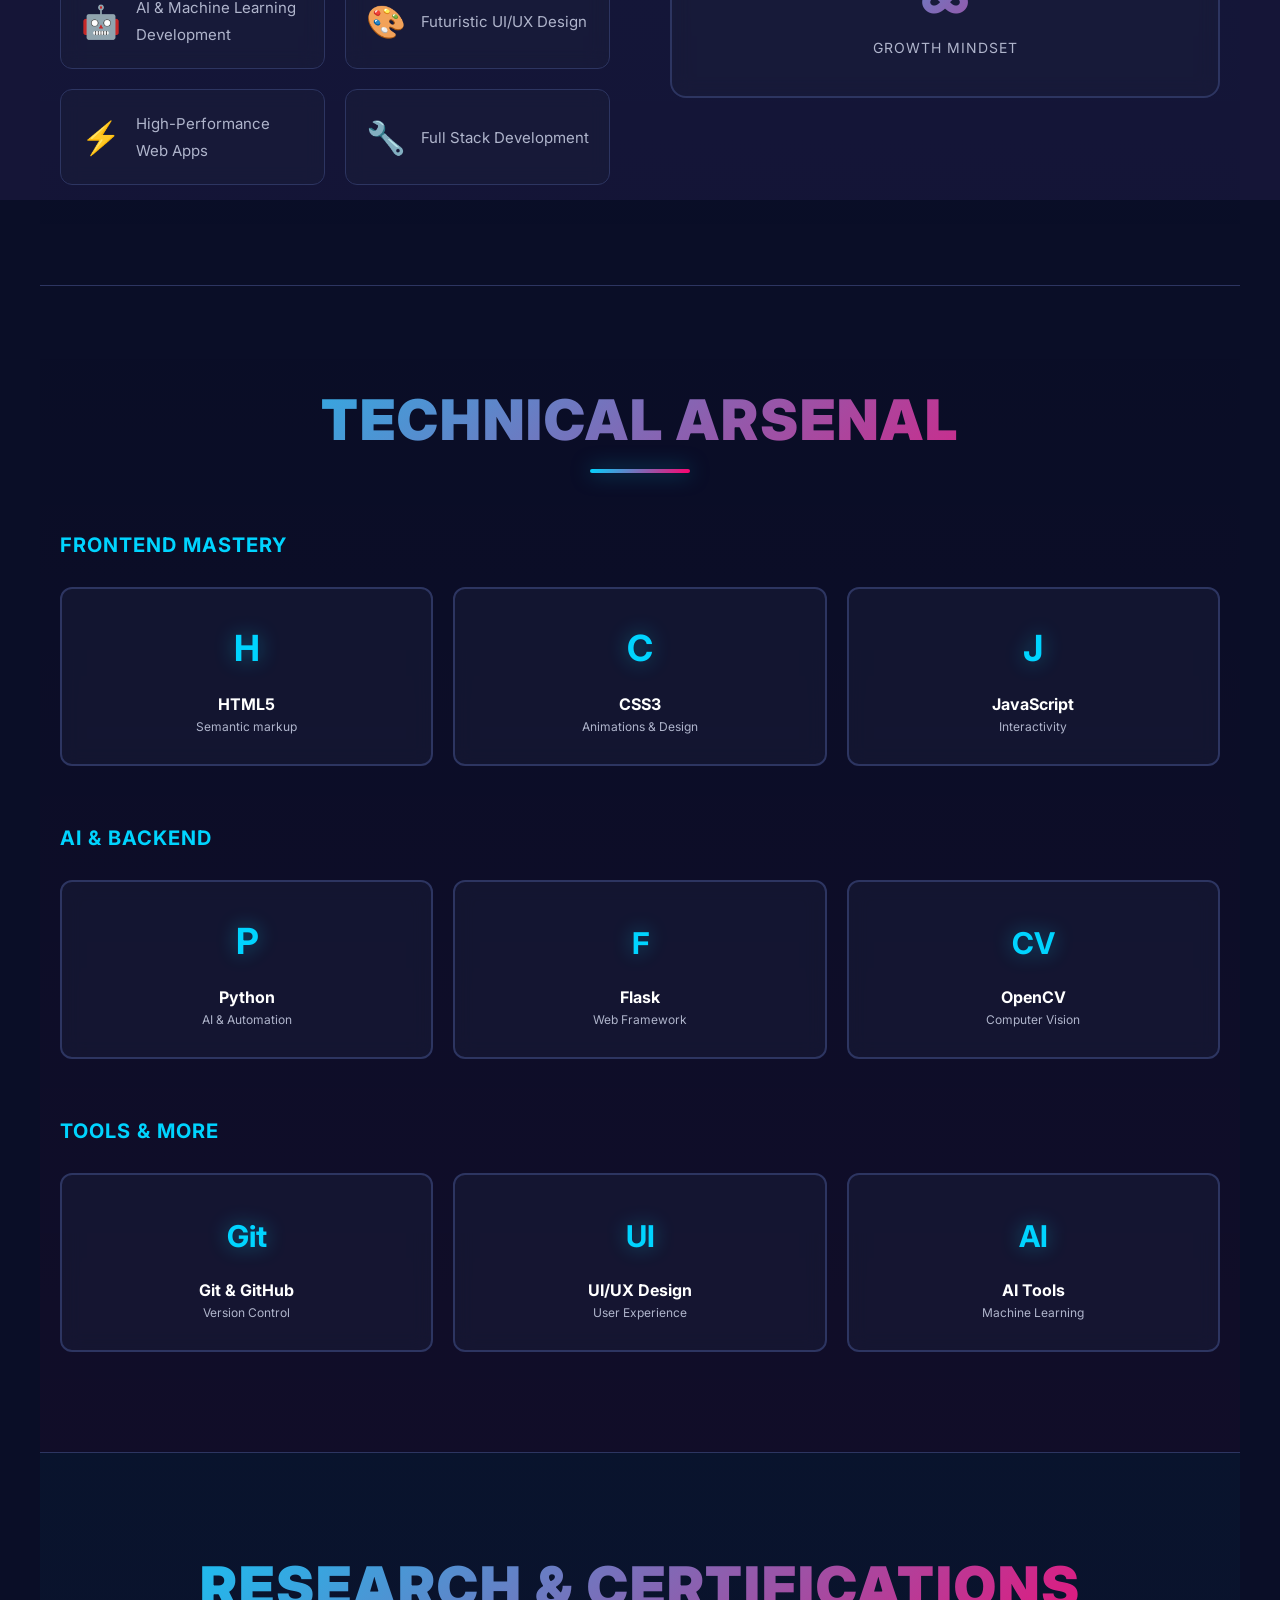
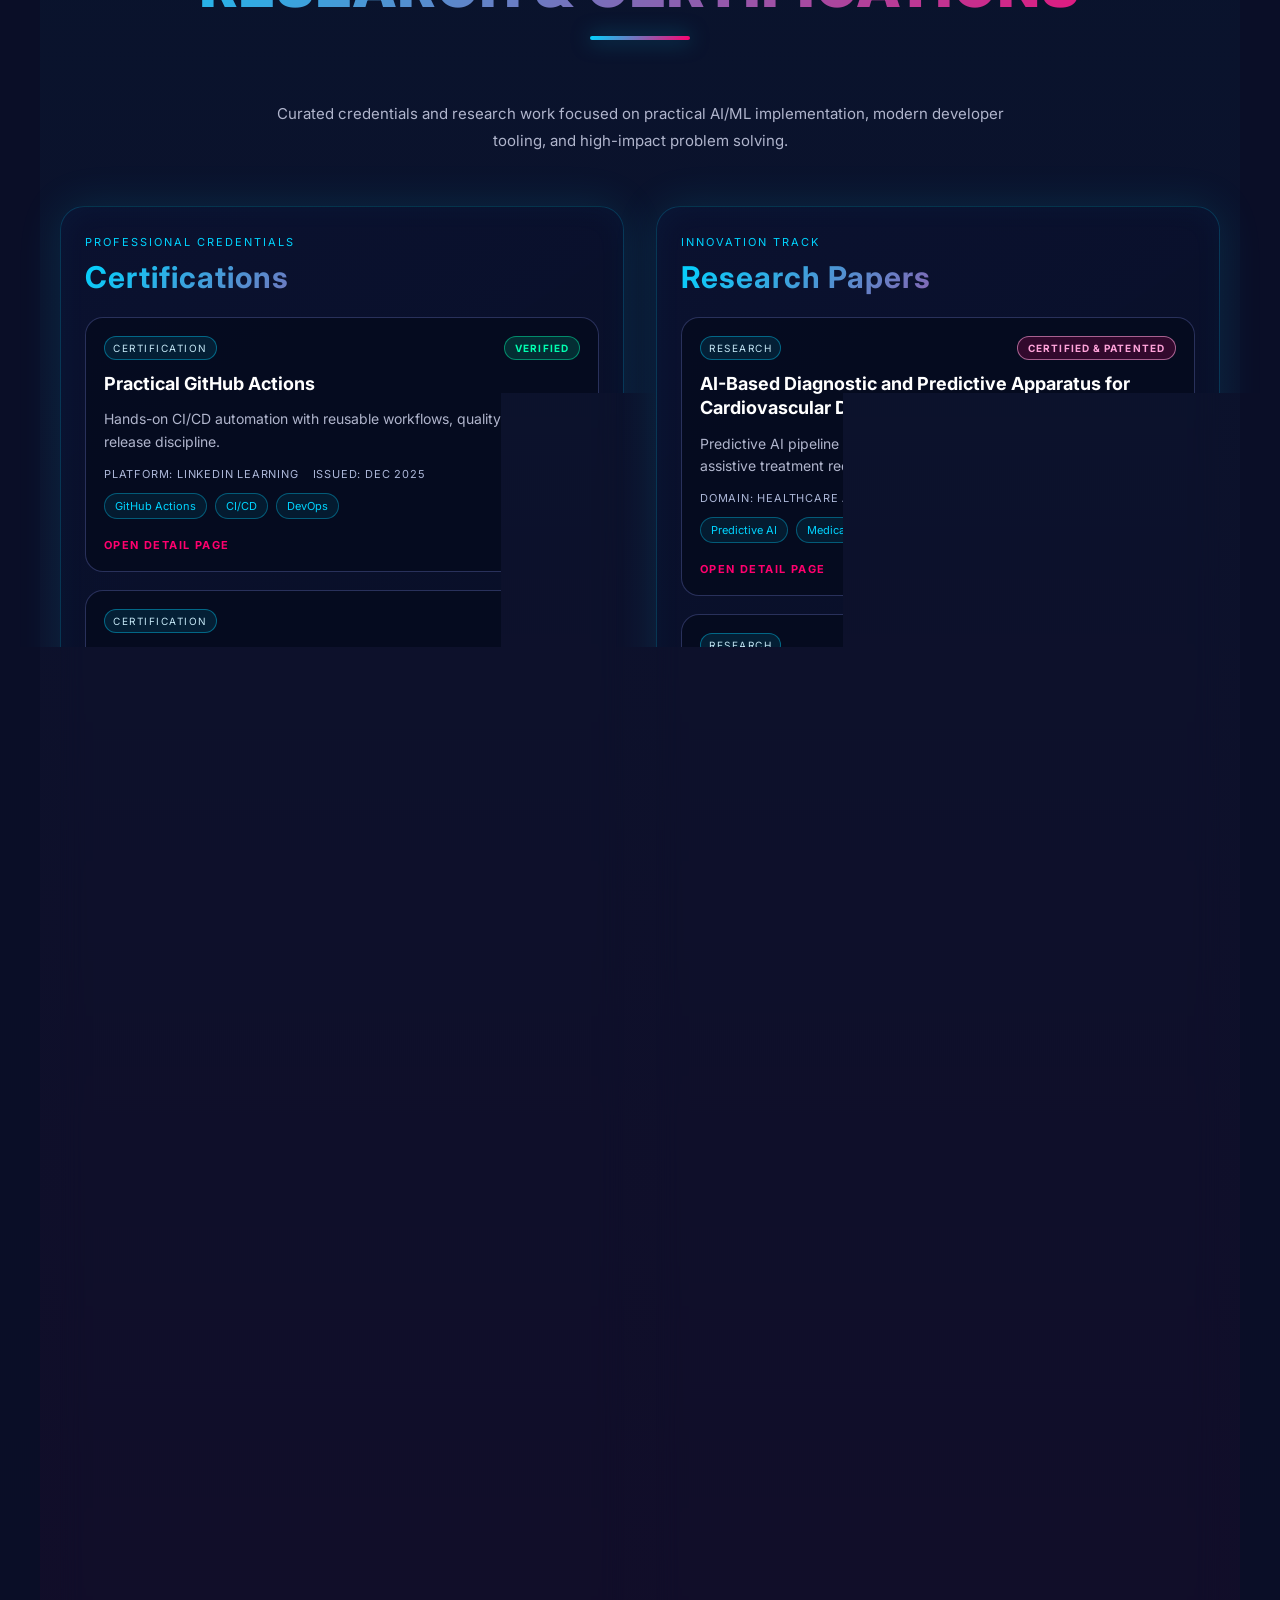
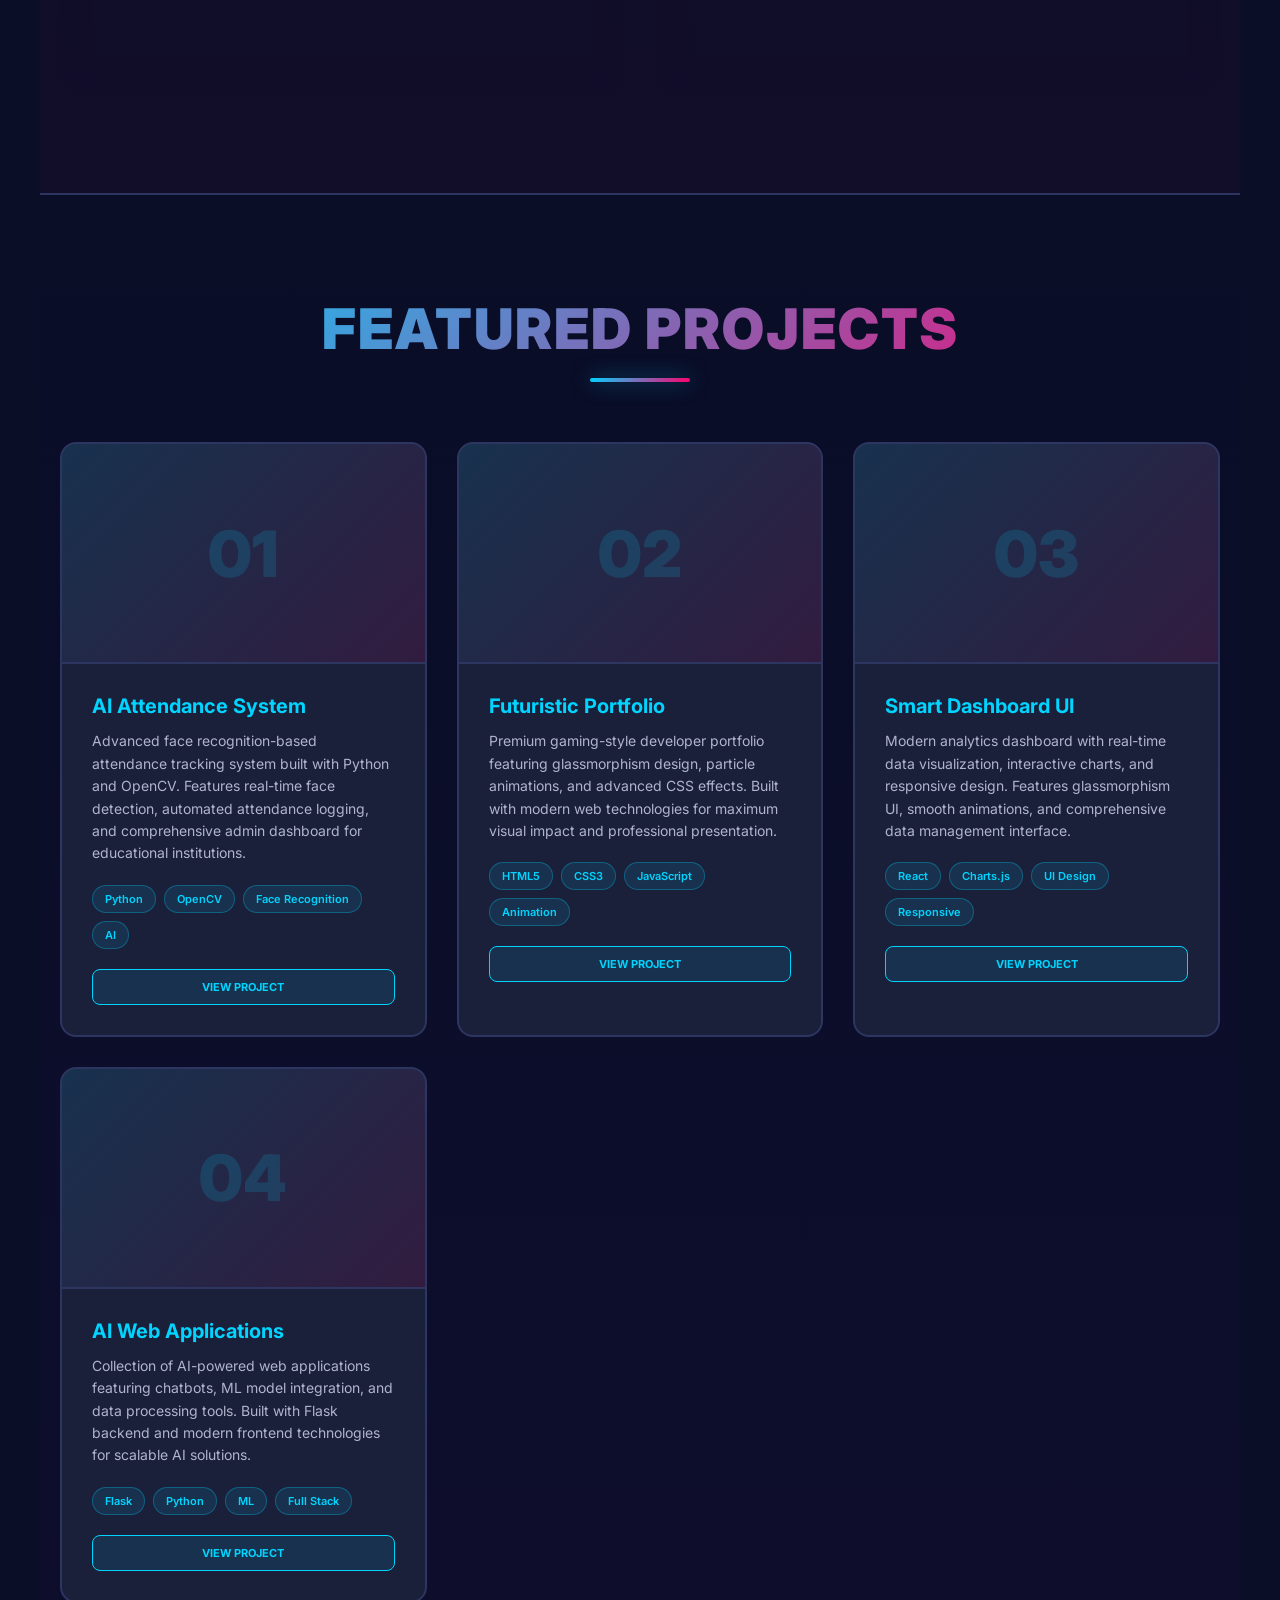
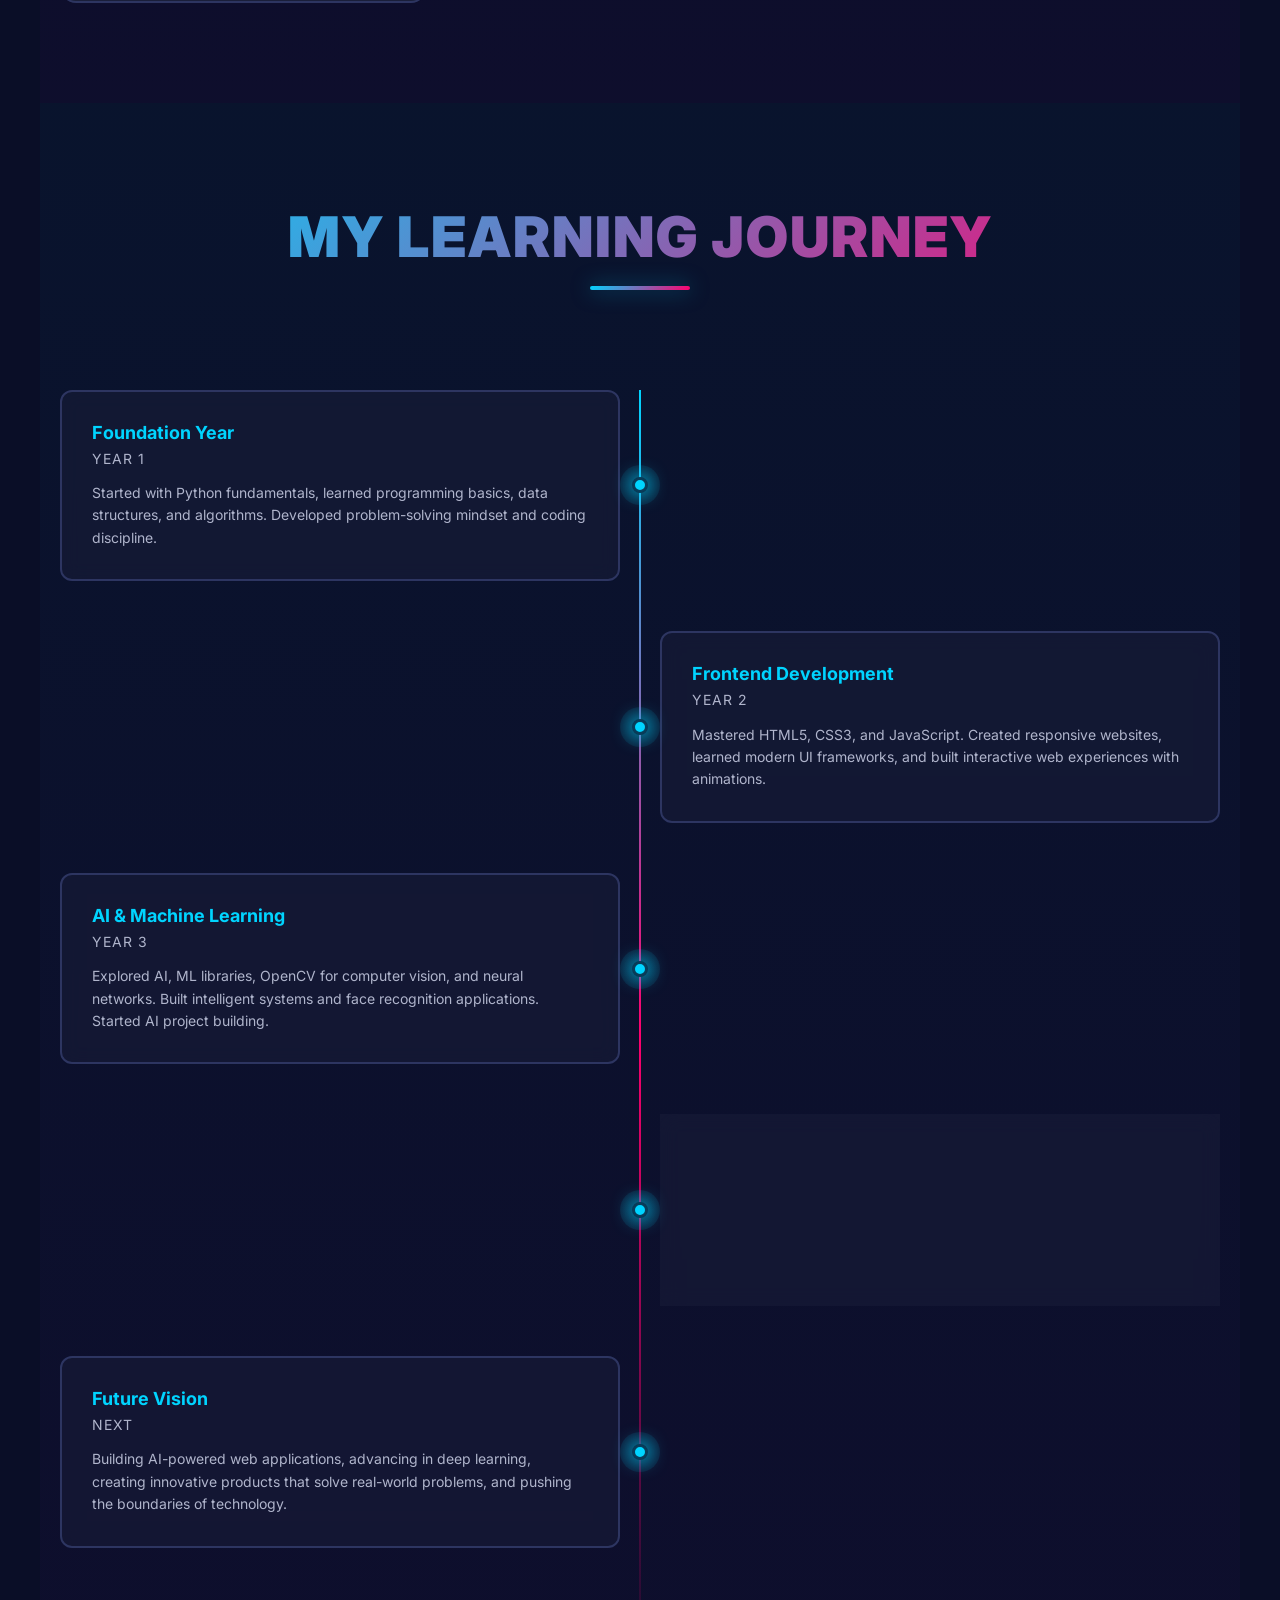
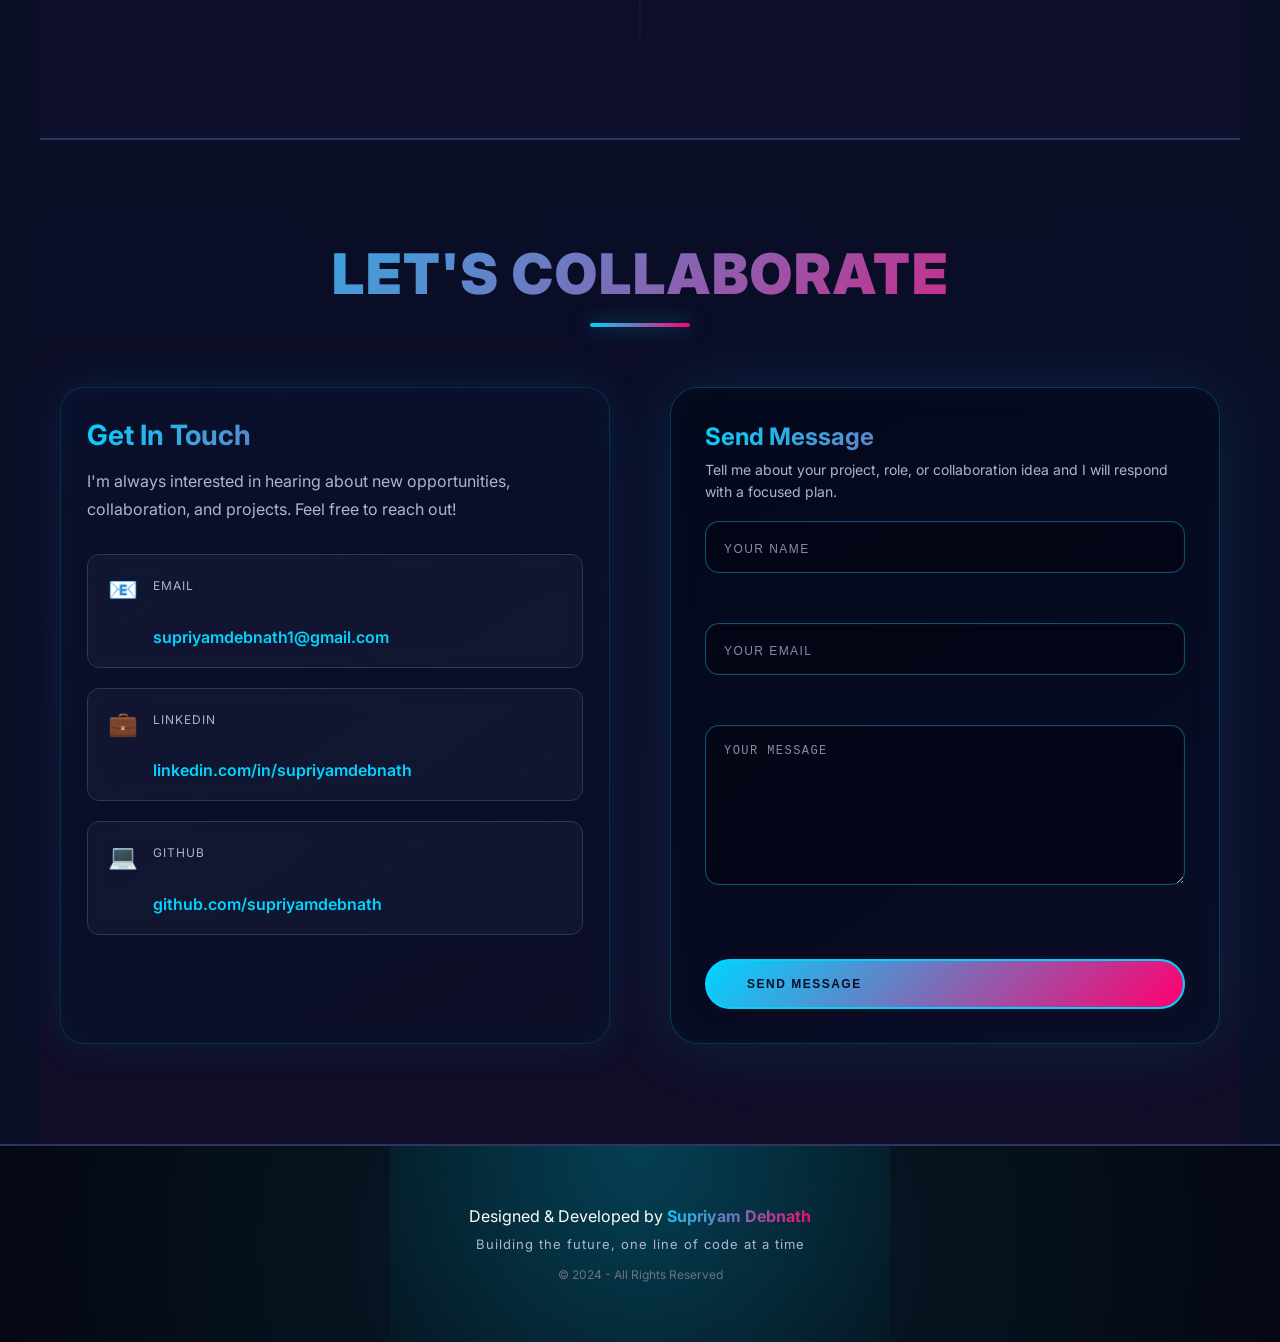
==== commit 0dc1663f: "Removed GitHub buttons from project cards" ====
--- a/index.html
+++ b/index.html
@@ -535,7 +535,7 @@
                         <span class="tag">AI</span>
                     </div>
                     <div class="project-buttons">
-                        <a href="https://github.com/supriyamdebnath/ai-attendance-system" class="project-btn github" target="_blank" onclick="event.stopPropagation()">GITHUB</a>
+                        <a href="project1.html" class="project-btn" onclick="event.stopPropagation()">VIEW PROJECT</a>
                     </div>
                 </div>
             </div>
@@ -556,7 +556,7 @@
                         <span class="tag">Animation</span>
                     </div>
                     <div class="project-buttons">
-                        <a href="https://github.com/supriyamdebnath/portfolio" class="project-btn github" target="_blank" onclick="event.stopPropagation()">GITHUB</a>
+                        <a href="project2.html" class="project-btn" onclick="event.stopPropagation()">VIEW PROJECT</a>
                     </div>
                 </div>
             </div>
@@ -577,7 +577,7 @@
                         <span class="tag">Responsive</span>
                     </div>
                     <div class="project-buttons">
-                        <a href="https://github.com/supriyamdebnath/smart-dashboard" class="project-btn github" target="_blank" onclick="event.stopPropagation()">GITHUB</a>
+                        <a href="project3.html" class="project-btn" onclick="event.stopPropagation()">VIEW PROJECT</a>
                     </div>
                 </div>
             </div>
@@ -598,7 +598,7 @@
                         <span class="tag">Full Stack</span>
                     </div>
                     <div class="project-buttons">
-                        <a href="https://github.com/supriyamdebnath/ai-web-apps" class="project-btn github" target="_blank" onclick="event.stopPropagation()">GITHUB</a>
+                        <a href="project4.html" class="project-btn" onclick="event.stopPropagation()">VIEW PROJECT</a>
                     </div>
                 </div>
             </div>
